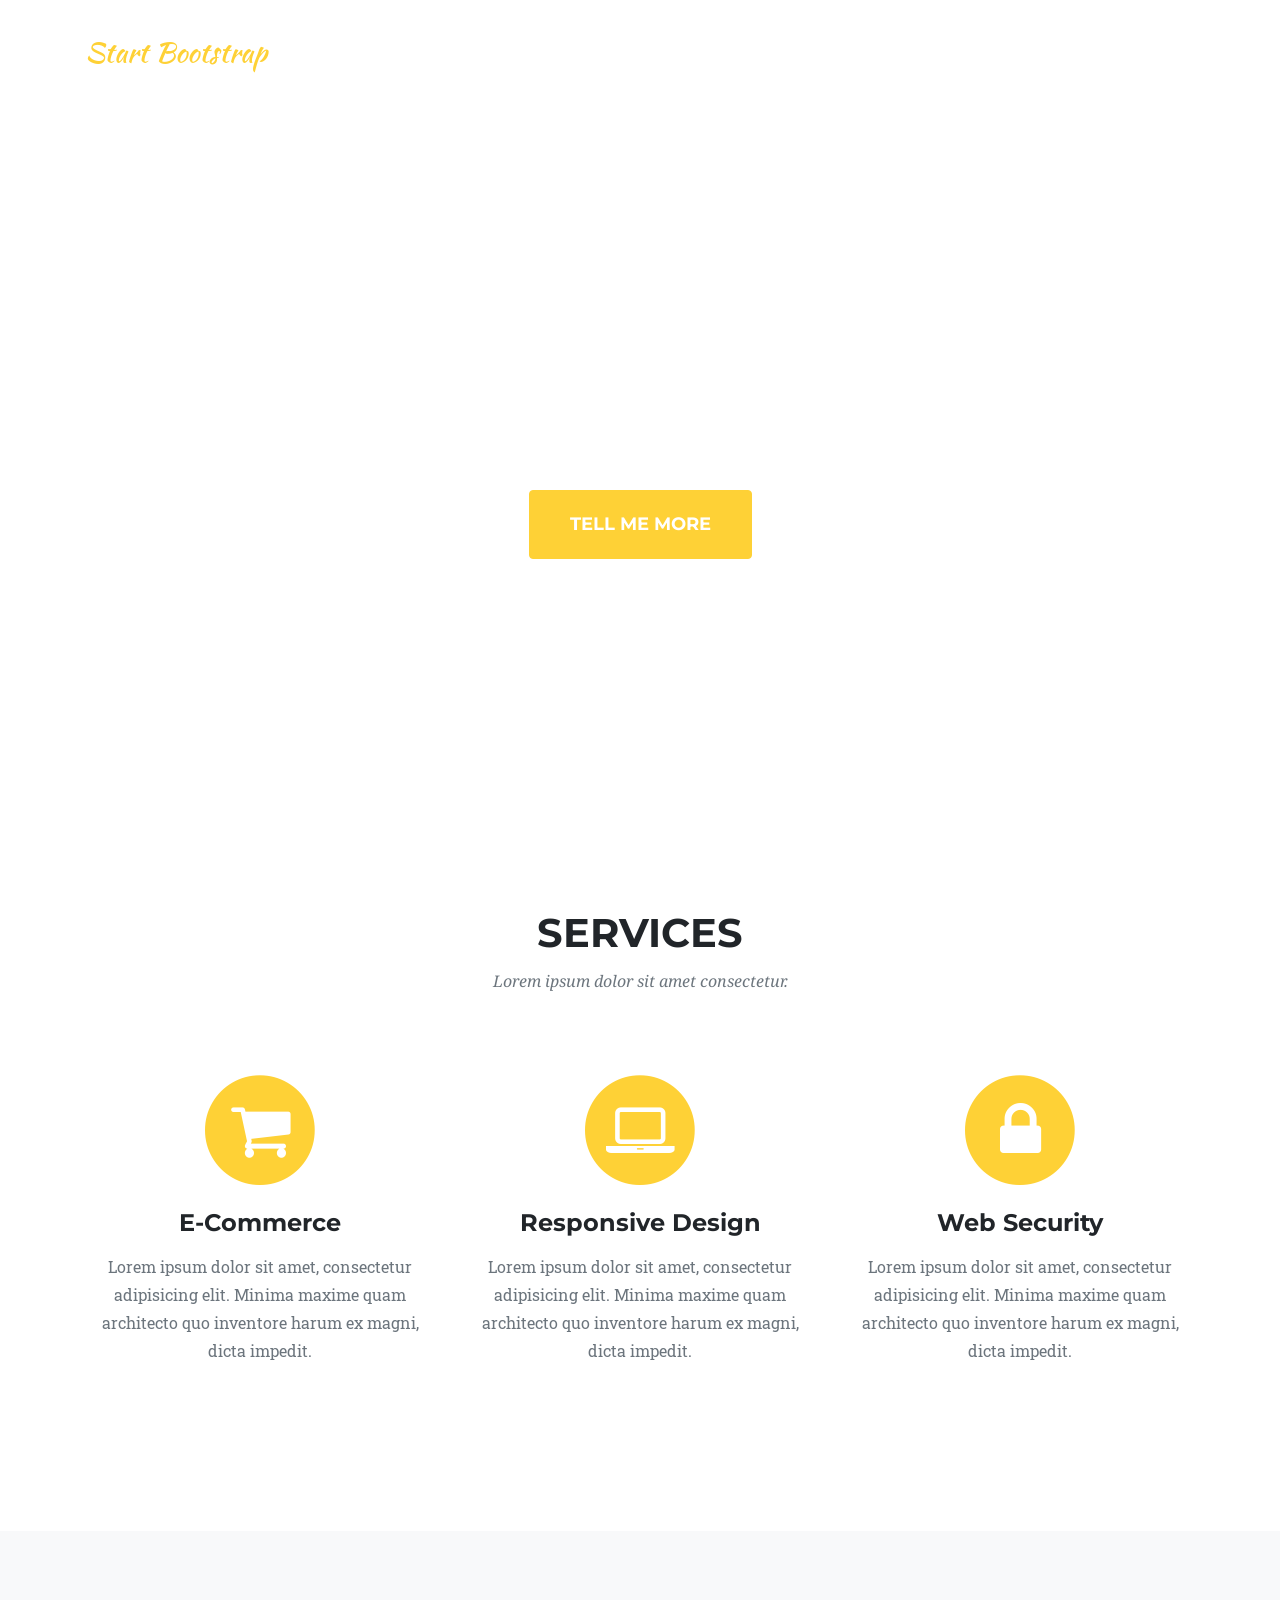
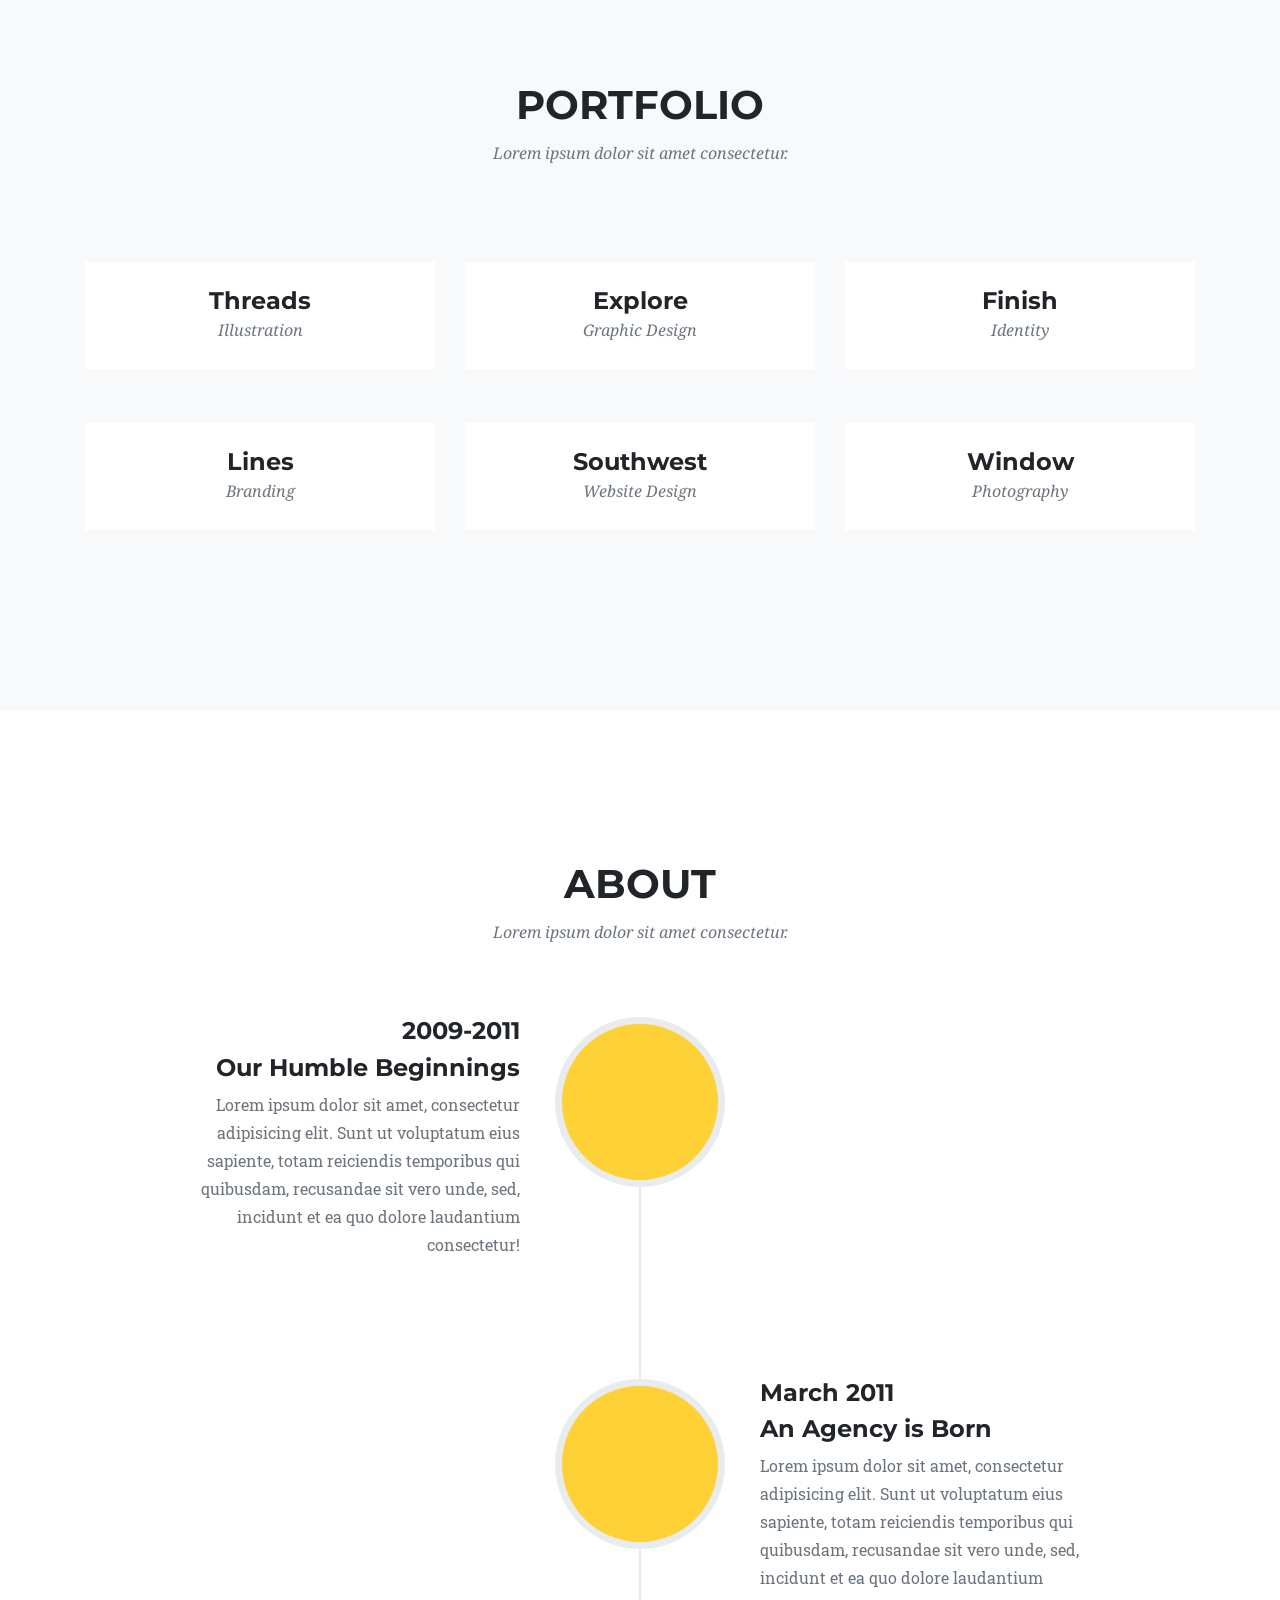
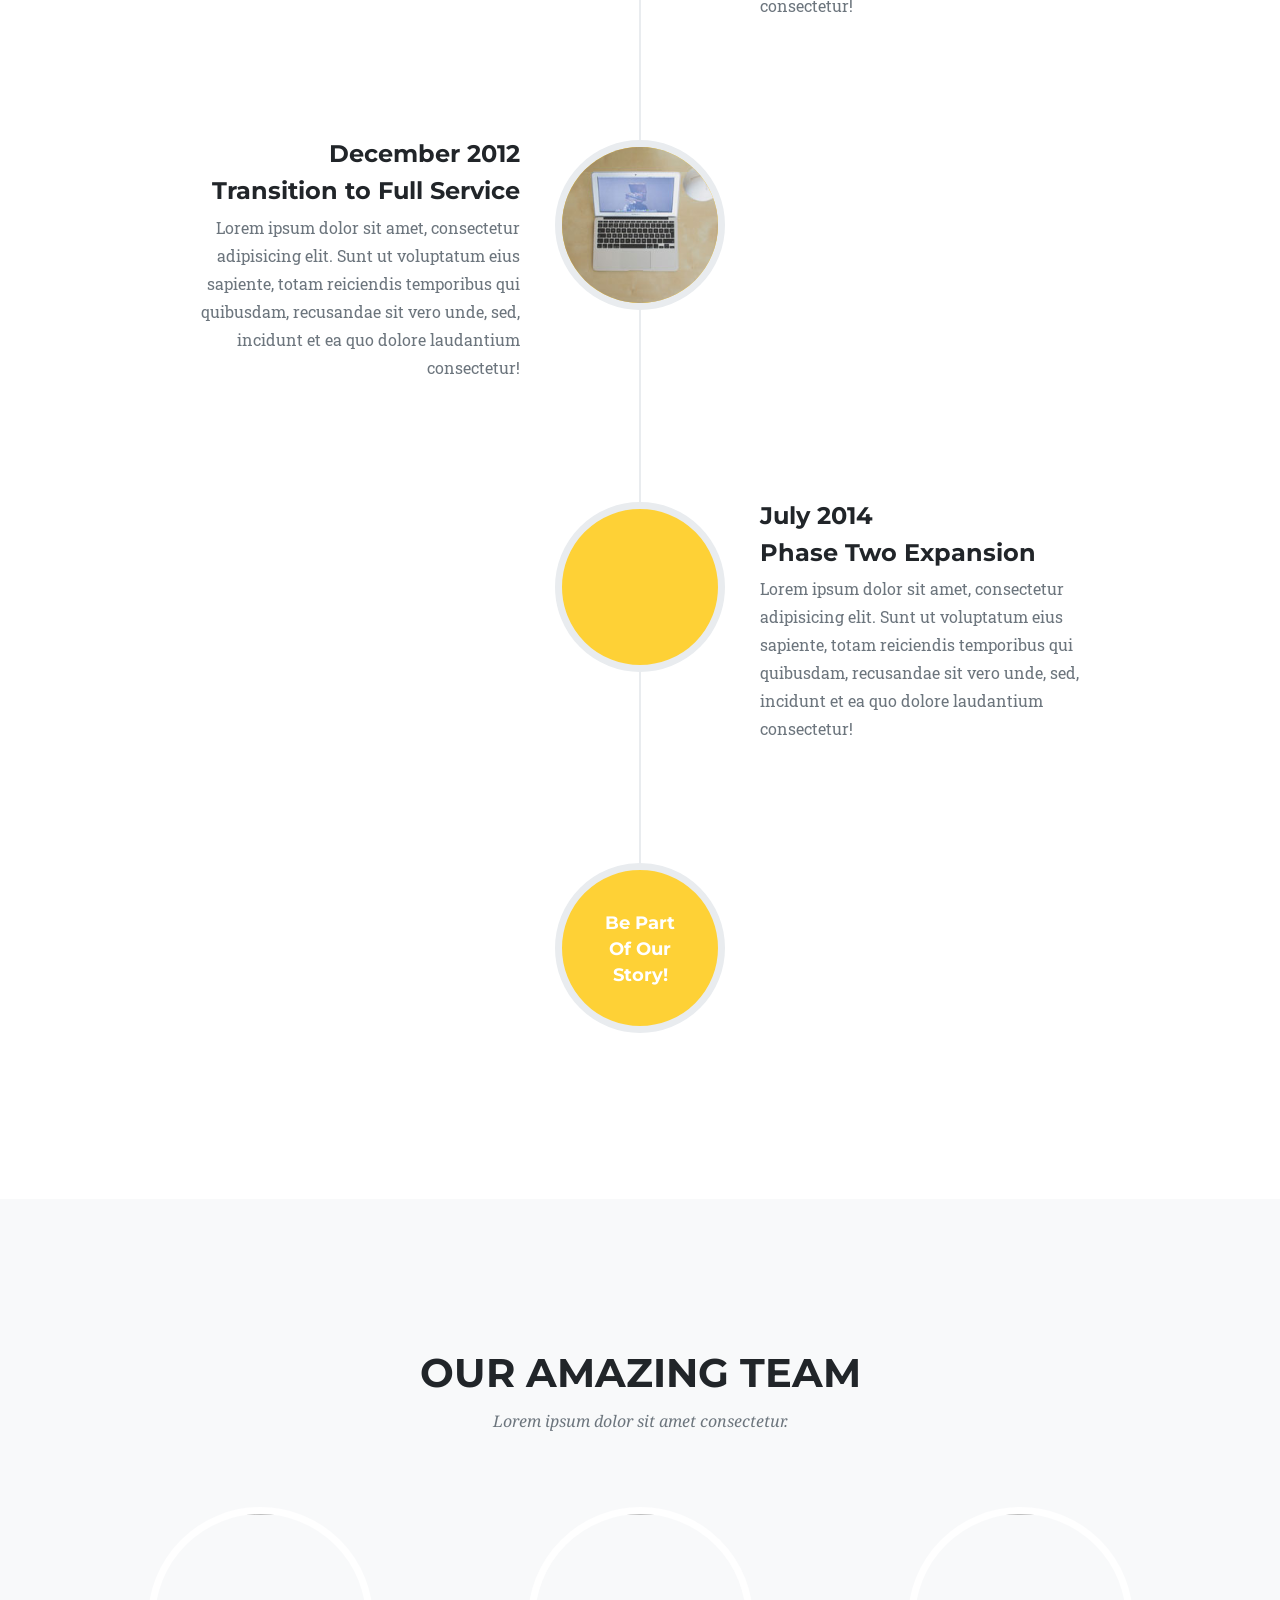
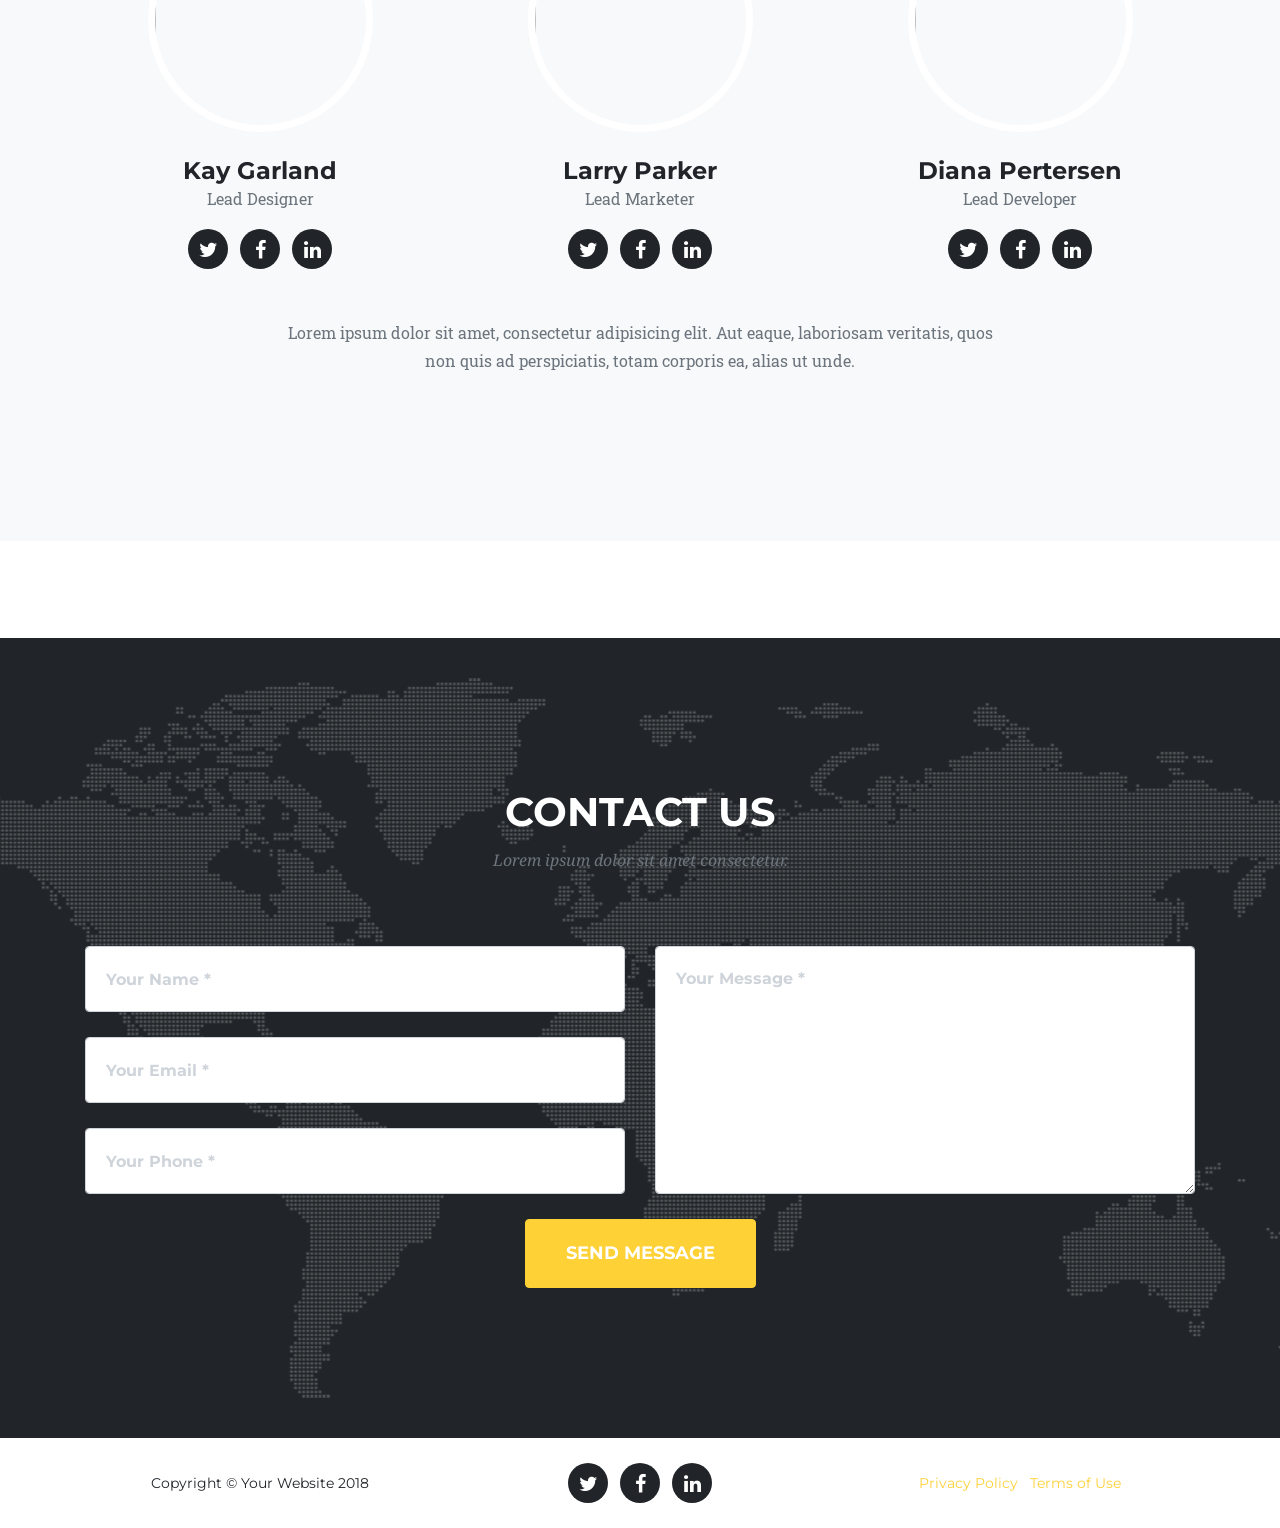
==== index2.html @ b93ff002 "Added bootstrap template" ====
<!DOCTYPE html>
<html lang="en">

  <head>

    <meta charset="utf-8">
    <meta name="viewport" content="width=device-width, initial-scale=1, shrink-to-fit=no">
    <meta name="description" content="">
    <meta name="author" content="">

    <title>Agency - Start Bootstrap Theme</title>

    <!-- Bootstrap core CSS -->
    <link href="vendor/bootstrap/css/bootstrap.min.css" rel="stylesheet">

    <!-- Custom fonts for this template -->
    <link href="vendor/font-awesome/css/font-awesome.min.css" rel="stylesheet" type="text/css">
    <link href="https://fonts.googleapis.com/css?family=Montserrat:400,700" rel="stylesheet" type="text/css">
    <link href='https://fonts.googleapis.com/css?family=Kaushan+Script' rel='stylesheet' type='text/css'>
    <link href='https://fonts.googleapis.com/css?family=Droid+Serif:400,700,400italic,700italic' rel='stylesheet' type='text/css'>
    <link href='https://fonts.googleapis.com/css?family=Roboto+Slab:400,100,300,700' rel='stylesheet' type='text/css'>

    <!-- Custom styles for this template -->
    <link href="css/agency.min.css" rel="stylesheet">

  </head>

  <body id="page-top">

    <!-- Navigation -->
    <nav class="navbar navbar-expand-lg navbar-dark fixed-top" id="mainNav">
      <div class="container">
        <a class="navbar-brand js-scroll-trigger" href="#page-top">Start Bootstrap</a>
        <button class="navbar-toggler navbar-toggler-right" type="button" data-toggle="collapse" data-target="#navbarResponsive" aria-controls="navbarResponsive" aria-expanded="false" aria-label="Toggle navigation">
          Menu
          <i class="fa fa-bars"></i>
        </button>
        <div class="collapse navbar-collapse" id="navbarResponsive">
          <ul class="navbar-nav text-uppercase ml-auto">
            <li class="nav-item">
              <a class="nav-link js-scroll-trigger" href="#services">Services</a>
            </li>
            <li class="nav-item">
              <a class="nav-link js-scroll-trigger" href="#portfolio">Portfolio</a>
            </li>
            <li class="nav-item">
              <a class="nav-link js-scroll-trigger" href="#about">About</a>
            </li>
            <li class="nav-item">
              <a class="nav-link js-scroll-trigger" href="#team">Team</a>
            </li>
            <li class="nav-item">
              <a class="nav-link js-scroll-trigger" href="#contact">Contact</a>
            </li>
          </ul>
        </div>
      </div>
    </nav>

    <!-- Header -->
    <header class="masthead">
      <div class="container">
        <div class="intro-text">
          <div class="intro-lead-in">Welcome To Our Studio!</div>
          <div class="intro-heading text-uppercase">It's Nice To Meet You</div>
          <a class="btn btn-primary btn-xl text-uppercase js-scroll-trigger" href="#services">Tell Me More</a>
        </div>
      </div>
    </header>

    <!-- Services -->
    <section id="services">
      <div class="container">
        <div class="row">
          <div class="col-lg-12 text-center">
            <h2 class="section-heading text-uppercase">Services</h2>
            <h3 class="section-subheading text-muted">Lorem ipsum dolor sit amet consectetur.</h3>
          </div>
        </div>
        <div class="row text-center">
          <div class="col-md-4">
            <span class="fa-stack fa-4x">
              <i class="fa fa-circle fa-stack-2x text-primary"></i>
              <i class="fa fa-shopping-cart fa-stack-1x fa-inverse"></i>
            </span>
            <h4 class="service-heading">E-Commerce</h4>
            <p class="text-muted">Lorem ipsum dolor sit amet, consectetur adipisicing elit. Minima maxime quam architecto quo inventore harum ex magni, dicta impedit.</p>
          </div>
          <div class="col-md-4">
            <span class="fa-stack fa-4x">
              <i class="fa fa-circle fa-stack-2x text-primary"></i>
              <i class="fa fa-laptop fa-stack-1x fa-inverse"></i>
            </span>
            <h4 class="service-heading">Responsive Design</h4>
            <p class="text-muted">Lorem ipsum dolor sit amet, consectetur adipisicing elit. Minima maxime quam architecto quo inventore harum ex magni, dicta impedit.</p>
          </div>
          <div class="col-md-4">
            <span class="fa-stack fa-4x">
              <i class="fa fa-circle fa-stack-2x text-primary"></i>
              <i class="fa fa-lock fa-stack-1x fa-inverse"></i>
            </span>
            <h4 class="service-heading">Web Security</h4>
            <p class="text-muted">Lorem ipsum dolor sit amet, consectetur adipisicing elit. Minima maxime quam architecto quo inventore harum ex magni, dicta impedit.</p>
          </div>
        </div>
      </div>
    </section>

    <!-- Portfolio Grid -->
    <section class="bg-light" id="portfolio">
      <div class="container">
        <div class="row">
          <div class="col-lg-12 text-center">
            <h2 class="section-heading text-uppercase">Portfolio</h2>
            <h3 class="section-subheading text-muted">Lorem ipsum dolor sit amet consectetur.</h3>
          </div>
        </div>
        <div class="row">
          <div class="col-md-4 col-sm-6 portfolio-item">
            <a class="portfolio-link" data-toggle="modal" href="#portfolioModal1">
              <div class="portfolio-hover">
                <div class="portfolio-hover-content">
                  <i class="fa fa-plus fa-3x"></i>
                </div>
              </div>
              <img class="img-fluid" src="img/portfolio/01-thumbnail.jpg" alt="">
            </a>
            <div class="portfolio-caption">
              <h4>Threads</h4>
              <p class="text-muted">Illustration</p>
            </div>
          </div>
          <div class="col-md-4 col-sm-6 portfolio-item">
            <a class="portfolio-link" data-toggle="modal" href="#portfolioModal2">
              <div class="portfolio-hover">
                <div class="portfolio-hover-content">
                  <i class="fa fa-plus fa-3x"></i>
                </div>
              </div>
              <img class="img-fluid" src="img/portfolio/02-thumbnail.jpg" alt="">
            </a>
            <div class="portfolio-caption">
              <h4>Explore</h4>
              <p class="text-muted">Graphic Design</p>
            </div>
          </div>
          <div class="col-md-4 col-sm-6 portfolio-item">
            <a class="portfolio-link" data-toggle="modal" href="#portfolioModal3">
              <div class="portfolio-hover">
                <div class="portfolio-hover-content">
                  <i class="fa fa-plus fa-3x"></i>
                </div>
              </div>
              <img class="img-fluid" src="img/portfolio/03-thumbnail.jpg" alt="">
            </a>
            <div class="portfolio-caption">
              <h4>Finish</h4>
              <p class="text-muted">Identity</p>
            </div>
          </div>
          <div class="col-md-4 col-sm-6 portfolio-item">
            <a class="portfolio-link" data-toggle="modal" href="#portfolioModal4">
              <div class="portfolio-hover">
                <div class="portfolio-hover-content">
                  <i class="fa fa-plus fa-3x"></i>
                </div>
              </div>
              <img class="img-fluid" src="img/portfolio/04-thumbnail.jpg" alt="">
            </a>
            <div class="portfolio-caption">
              <h4>Lines</h4>
              <p class="text-muted">Branding</p>
            </div>
          </div>
          <div class="col-md-4 col-sm-6 portfolio-item">
            <a class="portfolio-link" data-toggle="modal" href="#portfolioModal5">
              <div class="portfolio-hover">
                <div class="portfolio-hover-content">
                  <i class="fa fa-plus fa-3x"></i>
                </div>
              </div>
              <img class="img-fluid" src="img/portfolio/05-thumbnail.jpg" alt="">
            </a>
            <div class="portfolio-caption">
              <h4>Southwest</h4>
              <p class="text-muted">Website Design</p>
            </div>
          </div>
          <div class="col-md-4 col-sm-6 portfolio-item">
            <a class="portfolio-link" data-toggle="modal" href="#portfolioModal6">
              <div class="portfolio-hover">
                <div class="portfolio-hover-content">
                  <i class="fa fa-plus fa-3x"></i>
                </div>
              </div>
              <img class="img-fluid" src="img/portfolio/06-thumbnail.jpg" alt="">
            </a>
            <div class="portfolio-caption">
              <h4>Window</h4>
              <p class="text-muted">Photography</p>
            </div>
          </div>
        </div>
      </div>
    </section>

    <!-- About -->
    <section id="about">
      <div class="container">
        <div class="row">
          <div class="col-lg-12 text-center">
            <h2 class="section-heading text-uppercase">About</h2>
            <h3 class="section-subheading text-muted">Lorem ipsum dolor sit amet consectetur.</h3>
          </div>
        </div>
        <div class="row">
          <div class="col-lg-12">
            <ul class="timeline">
              <li>
                <div class="timeline-image">
                  <img class="rounded-circle img-fluid" src="img/about/1.jpg" alt="">
                </div>
                <div class="timeline-panel">
                  <div class="timeline-heading">
                    <h4>2009-2011</h4>
                    <h4 class="subheading">Our Humble Beginnings</h4>
                  </div>
                  <div class="timeline-body">
                    <p class="text-muted">Lorem ipsum dolor sit amet, consectetur adipisicing elit. Sunt ut voluptatum eius sapiente, totam reiciendis temporibus qui quibusdam, recusandae sit vero unde, sed, incidunt et ea quo dolore laudantium consectetur!</p>
                  </div>
                </div>
              </li>
              <li class="timeline-inverted">
                <div class="timeline-image">
                  <img class="rounded-circle img-fluid" src="img/about/2.jpg" alt="">
                </div>
                <div class="timeline-panel">
                  <div class="timeline-heading">
                    <h4>March 2011</h4>
                    <h4 class="subheading">An Agency is Born</h4>
                  </div>
                  <div class="timeline-body">
                    <p class="text-muted">Lorem ipsum dolor sit amet, consectetur adipisicing elit. Sunt ut voluptatum eius sapiente, totam reiciendis temporibus qui quibusdam, recusandae sit vero unde, sed, incidunt et ea quo dolore laudantium consectetur!</p>
                  </div>
                </div>
              </li>
              <li>
                <div class="timeline-image">
                  <img class="rounded-circle img-fluid" src="img/about/3.jpg" alt="">
                </div>
                <div class="timeline-panel">
                  <div class="timeline-heading">
                    <h4>December 2012</h4>
                    <h4 class="subheading">Transition to Full Service</h4>
                  </div>
                  <div class="timeline-body">
                    <p class="text-muted">Lorem ipsum dolor sit amet, consectetur adipisicing elit. Sunt ut voluptatum eius sapiente, totam reiciendis temporibus qui quibusdam, recusandae sit vero unde, sed, incidunt et ea quo dolore laudantium consectetur!</p>
                  </div>
                </div>
              </li>
              <li class="timeline-inverted">
                <div class="timeline-image">
                  <img class="rounded-circle img-fluid" src="img/about/4.jpg" alt="">
                </div>
                <div class="timeline-panel">
                  <div class="timeline-heading">
                    <h4>July 2014</h4>
                    <h4 class="subheading">Phase Two Expansion</h4>
                  </div>
                  <div class="timeline-body">
                    <p class="text-muted">Lorem ipsum dolor sit amet, consectetur adipisicing elit. Sunt ut voluptatum eius sapiente, totam reiciendis temporibus qui quibusdam, recusandae sit vero unde, sed, incidunt et ea quo dolore laudantium consectetur!</p>
                  </div>
                </div>
              </li>
              <li class="timeline-inverted">
                <div class="timeline-image">
                  <h4>Be Part
                    <br>Of Our
                    <br>Story!</h4>
                </div>
              </li>
            </ul>
          </div>
        </div>
      </div>
    </section>

    <!-- Team -->
    <section class="bg-light" id="team">
      <div class="container">
        <div class="row">
          <div class="col-lg-12 text-center">
            <h2 class="section-heading text-uppercase">Our Amazing Team</h2>
            <h3 class="section-subheading text-muted">Lorem ipsum dolor sit amet consectetur.</h3>
          </div>
        </div>
        <div class="row">
          <div class="col-sm-4">
            <div class="team-member">
              <img class="mx-auto rounded-circle" src="img/team/1.jpg" alt="">
              <h4>Kay Garland</h4>
              <p class="text-muted">Lead Designer</p>
              <ul class="list-inline social-buttons">
                <li class="list-inline-item">
                  <a href="#">
                    <i class="fa fa-twitter"></i>
                  </a>
                </li>
                <li class="list-inline-item">
                  <a href="#">
                    <i class="fa fa-facebook"></i>
                  </a>
                </li>
                <li class="list-inline-item">
                  <a href="#">
                    <i class="fa fa-linkedin"></i>
                  </a>
                </li>
              </ul>
            </div>
          </div>
          <div class="col-sm-4">
            <div class="team-member">
              <img class="mx-auto rounded-circle" src="img/team/2.jpg" alt="">
              <h4>Larry Parker</h4>
              <p class="text-muted">Lead Marketer</p>
              <ul class="list-inline social-buttons">
                <li class="list-inline-item">
                  <a href="#">
                    <i class="fa fa-twitter"></i>
                  </a>
                </li>
                <li class="list-inline-item">
                  <a href="#">
                    <i class="fa fa-facebook"></i>
                  </a>
                </li>
                <li class="list-inline-item">
                  <a href="#">
                    <i class="fa fa-linkedin"></i>
                  </a>
                </li>
              </ul>
            </div>
          </div>
          <div class="col-sm-4">
            <div class="team-member">
              <img class="mx-auto rounded-circle" src="img/team/3.jpg" alt="">
              <h4>Diana Pertersen</h4>
              <p class="text-muted">Lead Developer</p>
              <ul class="list-inline social-buttons">
                <li class="list-inline-item">
                  <a href="#">
                    <i class="fa fa-twitter"></i>
                  </a>
                </li>
                <li class="list-inline-item">
                  <a href="#">
                    <i class="fa fa-facebook"></i>
                  </a>
                </li>
                <li class="list-inline-item">
                  <a href="#">
                    <i class="fa fa-linkedin"></i>
                  </a>
                </li>
              </ul>
            </div>
          </div>
        </div>
        <div class="row">
          <div class="col-lg-8 mx-auto text-center">
            <p class="large text-muted">Lorem ipsum dolor sit amet, consectetur adipisicing elit. Aut eaque, laboriosam veritatis, quos non quis ad perspiciatis, totam corporis ea, alias ut unde.</p>
          </div>
        </div>
      </div>
    </section>

    <!-- Clients -->
    <section class="py-5">
      <div class="container">
        <div class="row">
          <div class="col-md-3 col-sm-6">
            <a href="#">
              <img class="img-fluid d-block mx-auto" src="img/logos/envato.jpg" alt="">
            </a>
          </div>
          <div class="col-md-3 col-sm-6">
            <a href="#">
              <img class="img-fluid d-block mx-auto" src="img/logos/designmodo.jpg" alt="">
            </a>
          </div>
          <div class="col-md-3 col-sm-6">
            <a href="#">
              <img class="img-fluid d-block mx-auto" src="img/logos/themeforest.jpg" alt="">
            </a>
          </div>
          <div class="col-md-3 col-sm-6">
            <a href="#">
              <img class="img-fluid d-block mx-auto" src="img/logos/creative-market.jpg" alt="">
            </a>
          </div>
        </div>
      </div>
    </section>

    <!-- Contact -->
    <section id="contact">
      <div class="container">
        <div class="row">
          <div class="col-lg-12 text-center">
            <h2 class="section-heading text-uppercase">Contact Us</h2>
            <h3 class="section-subheading text-muted">Lorem ipsum dolor sit amet consectetur.</h3>
          </div>
        </div>
        <div class="row">
          <div class="col-lg-12">
            <form id="contactForm" name="sentMessage" novalidate="novalidate">
              <div class="row">
                <div class="col-md-6">
                  <div class="form-group">
                    <input class="form-control" id="name" type="text" placeholder="Your Name *" required="required" data-validation-required-message="Please enter your name.">
                    <p class="help-block text-danger"></p>
                  </div>
                  <div class="form-group">
                    <input class="form-control" id="email" type="email" placeholder="Your Email *" required="required" data-validation-required-message="Please enter your email address.">
                    <p class="help-block text-danger"></p>
                  </div>
                  <div class="form-group">
                    <input class="form-control" id="phone" type="tel" placeholder="Your Phone *" required="required" data-validation-required-message="Please enter your phone number.">
                    <p class="help-block text-danger"></p>
                  </div>
                </div>
                <div class="col-md-6">
                  <div class="form-group">
                    <textarea class="form-control" id="message" placeholder="Your Message *" required="required" data-validation-required-message="Please enter a message."></textarea>
                    <p class="help-block text-danger"></p>
                  </div>
                </div>
                <div class="clearfix"></div>
                <div class="col-lg-12 text-center">
                  <div id="success"></div>
                  <button id="sendMessageButton" class="btn btn-primary btn-xl text-uppercase" type="submit">Send Message</button>
                </div>
              </div>
            </form>
          </div>
        </div>
      </div>
    </section>

    <!-- Footer -->
    <footer>
      <div class="container">
        <div class="row">
          <div class="col-md-4">
            <span class="copyright">Copyright &copy; Your Website 2018</span>
          </div>
          <div class="col-md-4">
            <ul class="list-inline social-buttons">
              <li class="list-inline-item">
                <a href="#">
                  <i class="fa fa-twitter"></i>
                </a>
              </li>
              <li class="list-inline-item">
                <a href="#">
                  <i class="fa fa-facebook"></i>
                </a>
              </li>
              <li class="list-inline-item">
                <a href="#">
                  <i class="fa fa-linkedin"></i>
                </a>
              </li>
            </ul>
          </div>
          <div class="col-md-4">
            <ul class="list-inline quicklinks">
              <li class="list-inline-item">
                <a href="#">Privacy Policy</a>
              </li>
              <li class="list-inline-item">
                <a href="#">Terms of Use</a>
              </li>
            </ul>
          </div>
        </div>
      </div>
    </footer>

    <!-- Portfolio Modals -->

    <!-- Modal 1 -->
    <div class="portfolio-modal modal fade" id="portfolioModal1" tabindex="-1" role="dialog" aria-hidden="true">
      <div class="modal-dialog">
        <div class="modal-content">
          <div class="close-modal" data-dismiss="modal">
            <div class="lr">
              <div class="rl"></div>
            </div>
          </div>
          <div class="container">
            <div class="row">
              <div class="col-lg-8 mx-auto">
                <div class="modal-body">
                  <!-- Project Details Go Here -->
                  <h2 class="text-uppercase">Project Name</h2>
                  <p class="item-intro text-muted">Lorem ipsum dolor sit amet consectetur.</p>
                  <img class="img-fluid d-block mx-auto" src="img/portfolio/01-full.jpg" alt="">
                  <p>Use this area to describe your project. Lorem ipsum dolor sit amet, consectetur adipisicing elit. Est blanditiis dolorem culpa incidunt minus dignissimos deserunt repellat aperiam quasi sunt officia expedita beatae cupiditate, maiores repudiandae, nostrum, reiciendis facere nemo!</p>
                  <ul class="list-inline">
                    <li>Date: January 2017</li>
                    <li>Client: Threads</li>
                    <li>Category: Illustration</li>
                  </ul>
                  <button class="btn btn-primary" data-dismiss="modal" type="button">
                    <i class="fa fa-times"></i>
                    Close Project</button>
                </div>
              </div>
            </div>
          </div>
        </div>
      </div>
    </div>

    <!-- Modal 2 -->
    <div class="portfolio-modal modal fade" id="portfolioModal2" tabindex="-1" role="dialog" aria-hidden="true">
      <div class="modal-dialog">
        <div class="modal-content">
          <div class="close-modal" data-dismiss="modal">
            <div class="lr">
              <div class="rl"></div>
            </div>
          </div>
          <div class="container">
            <div class="row">
              <div class="col-lg-8 mx-auto">
                <div class="modal-body">
                  <!-- Project Details Go Here -->
                  <h2 class="text-uppercase">Project Name</h2>
                  <p class="item-intro text-muted">Lorem ipsum dolor sit amet consectetur.</p>
                  <img class="img-fluid d-block mx-auto" src="img/portfolio/02-full.jpg" alt="">
                  <p>Use this area to describe your project. Lorem ipsum dolor sit amet, consectetur adipisicing elit. Est blanditiis dolorem culpa incidunt minus dignissimos deserunt repellat aperiam quasi sunt officia expedita beatae cupiditate, maiores repudiandae, nostrum, reiciendis facere nemo!</p>
                  <ul class="list-inline">
                    <li>Date: January 2017</li>
                    <li>Client: Explore</li>
                    <li>Category: Graphic Design</li>
                  </ul>
                  <button class="btn btn-primary" data-dismiss="modal" type="button">
                    <i class="fa fa-times"></i>
                    Close Project</button>
                </div>
              </div>
            </div>
          </div>
        </div>
      </div>
    </div>

    <!-- Modal 3 -->
    <div class="portfolio-modal modal fade" id="portfolioModal3" tabindex="-1" role="dialog" aria-hidden="true">
      <div class="modal-dialog">
        <div class="modal-content">
          <div class="close-modal" data-dismiss="modal">
            <div class="lr">
              <div class="rl"></div>
            </div>
          </div>
          <div class="container">
            <div class="row">
              <div class="col-lg-8 mx-auto">
                <div class="modal-body">
                  <!-- Project Details Go Here -->
                  <h2 class="text-uppercase">Project Name</h2>
                  <p class="item-intro text-muted">Lorem ipsum dolor sit amet consectetur.</p>
                  <img class="img-fluid d-block mx-auto" src="img/portfolio/03-full.jpg" alt="">
                  <p>Use this area to describe your project. Lorem ipsum dolor sit amet, consectetur adipisicing elit. Est blanditiis dolorem culpa incidunt minus dignissimos deserunt repellat aperiam quasi sunt officia expedita beatae cupiditate, maiores repudiandae, nostrum, reiciendis facere nemo!</p>
                  <ul class="list-inline">
                    <li>Date: January 2017</li>
                    <li>Client: Finish</li>
                    <li>Category: Identity</li>
                  </ul>
                  <button class="btn btn-primary" data-dismiss="modal" type="button">
                    <i class="fa fa-times"></i>
                    Close Project</button>
                </div>
              </div>
            </div>
          </div>
        </div>
      </div>
    </div>

    <!-- Modal 4 -->
    <div class="portfolio-modal modal fade" id="portfolioModal4" tabindex="-1" role="dialog" aria-hidden="true">
      <div class="modal-dialog">
        <div class="modal-content">
          <div class="close-modal" data-dismiss="modal">
            <div class="lr">
              <div class="rl"></div>
            </div>
          </div>
          <div class="container">
            <div class="row">
              <div class="col-lg-8 mx-auto">
                <div class="modal-body">
                  <!-- Project Details Go Here -->
                  <h2 class="text-uppercase">Project Name</h2>
                  <p class="item-intro text-muted">Lorem ipsum dolor sit amet consectetur.</p>
                  <img class="img-fluid d-block mx-auto" src="img/portfolio/04-full.jpg" alt="">
                  <p>Use this area to describe your project. Lorem ipsum dolor sit amet, consectetur adipisicing elit. Est blanditiis dolorem culpa incidunt minus dignissimos deserunt repellat aperiam quasi sunt officia expedita beatae cupiditate, maiores repudiandae, nostrum, reiciendis facere nemo!</p>
                  <ul class="list-inline">
                    <li>Date: January 2017</li>
                    <li>Client: Lines</li>
                    <li>Category: Branding</li>
                  </ul>
                  <button class="btn btn-primary" data-dismiss="modal" type="button">
                    <i class="fa fa-times"></i>
                    Close Project</button>
                </div>
              </div>
            </div>
          </div>
        </div>
      </div>
    </div>

    <!-- Modal 5 -->
    <div class="portfolio-modal modal fade" id="portfolioModal5" tabindex="-1" role="dialog" aria-hidden="true">
      <div class="modal-dialog">
        <div class="modal-content">
          <div class="close-modal" data-dismiss="modal">
            <div class="lr">
              <div class="rl"></div>
            </div>
          </div>
          <div class="container">
            <div class="row">
              <div class="col-lg-8 mx-auto">
                <div class="modal-body">
                  <!-- Project Details Go Here -->
                  <h2 class="text-uppercase">Project Name</h2>
                  <p class="item-intro text-muted">Lorem ipsum dolor sit amet consectetur.</p>
                  <img class="img-fluid d-block mx-auto" src="img/portfolio/05-full.jpg" alt="">
                  <p>Use this area to describe your project. Lorem ipsum dolor sit amet, consectetur adipisicing elit. Est blanditiis dolorem culpa incidunt minus dignissimos deserunt repellat aperiam quasi sunt officia expedita beatae cupiditate, maiores repudiandae, nostrum, reiciendis facere nemo!</p>
                  <ul class="list-inline">
                    <li>Date: January 2017</li>
                    <li>Client: Southwest</li>
                    <li>Category: Website Design</li>
                  </ul>
                  <button class="btn btn-primary" data-dismiss="modal" type="button">
                    <i class="fa fa-times"></i>
                    Close Project</button>
                </div>
              </div>
            </div>
          </div>
        </div>
      </div>
    </div>

    <!-- Modal 6 -->
    <div class="portfolio-modal modal fade" id="portfolioModal6" tabindex="-1" role="dialog" aria-hidden="true">
      <div class="modal-dialog">
        <div class="modal-content">
          <div class="close-modal" data-dismiss="modal">
            <div class="lr">
              <div class="rl"></div>
            </div>
          </div>
          <div class="container">
            <div class="row">
              <div class="col-lg-8 mx-auto">
                <div class="modal-body">
                  <!-- Project Details Go Here -->
                  <h2 class="text-uppercase">Project Name</h2>
                  <p class="item-intro text-muted">Lorem ipsum dolor sit amet consectetur.</p>
                  <img class="img-fluid d-block mx-auto" src="img/portfolio/06-full.jpg" alt="">
                  <p>Use this area to describe your project. Lorem ipsum dolor sit amet, consectetur adipisicing elit. Est blanditiis dolorem culpa incidunt minus dignissimos deserunt repellat aperiam quasi sunt officia expedita beatae cupiditate, maiores repudiandae, nostrum, reiciendis facere nemo!</p>
                  <ul class="list-inline">
                    <li>Date: January 2017</li>
                    <li>Client: Window</li>
                    <li>Category: Photography</li>
                  </ul>
                  <button class="btn btn-primary" data-dismiss="modal" type="button">
                    <i class="fa fa-times"></i>
                    Close Project</button>
                </div>
              </div>
            </div>
          </div>
        </div>
      </div>
    </div>

    <!-- Bootstrap core JavaScript -->
    <script src="vendor/jquery/jquery.min.js"></script>
    <script src="vendor/bootstrap/js/bootstrap.bundle.min.js"></script>

    <!-- Plugin JavaScript -->
    <script src="vendor/jquery-easing/jquery.easing.min.js"></script>

    <!-- Contact form JavaScript -->
    <script src="js/jqBootstrapValidation.js"></script>
    <script src="js/contact_me.js"></script>

    <!-- Custom scripts for this template -->
    <script src="js/agency.min.js"></script>

  </body>

</html>
---- css/agency.min.css ----
/*!
 * Start Bootstrap - Agency v4.1.1 (https://startbootstrap.com/template-overviews/agency)
 * Copyright 2013-2018 Start Bootstrap
 * Licensed under MIT (https://github.com/BlackrockDigital/startbootstrap-agency/blob/master/LICENSE)
 */body{overflow-x:hidden;font-family:'Roboto Slab','Helvetica Neue',Helvetica,Arial,sans-serif}p{line-height:1.75}a{color:#fed136}a:hover{color:#fec503}.text-primary{color:#fed136!important}h1,h2,h3,h4,h5,h6{font-weight:700;font-family:Montserrat,'Helvetica Neue',Helvetica,Arial,sans-serif}section{padding:100px 0}section h2.section-heading{font-size:40px;margin-top:0;margin-bottom:15px}section h3.section-subheading{font-size:16px;font-weight:400;font-style:italic;margin-bottom:75px;text-transform:none;font-family:'Droid Serif','Helvetica Neue',Helvetica,Arial,sans-serif}@media (min-width:768px){section{padding:150px 0}}.btn{font-family:Montserrat,'Helvetica Neue',Helvetica,Arial,sans-serif;font-weight:700}.btn-xl{font-size:18px;padding:20px 40px}.btn-primary{background-color:#fed136;border-color:#fed136}.btn-primary:active,.btn-primary:focus,.btn-primary:hover{background-color:#fec810!important;border-color:#fec810!important;color:#fff}.btn-primary:active,.btn-primary:focus{box-shadow:0 0 0 .2rem rgba(254,209,55,.5)!important}::-moz-selection{background:#fed136;text-shadow:none}::selection{background:#fed136;text-shadow:none}img::selection{background:0 0}img::-moz-selection{background:0 0}#mainNav{background-color:#212529}#mainNav .navbar-toggler{font-size:12px;right:0;padding:13px;text-transform:uppercase;color:#fff;border:0;background-color:#fed136;font-family:Montserrat,'Helvetica Neue',Helvetica,Arial,sans-serif}#mainNav .navbar-brand{color:#fed136;font-family:'Kaushan Script','Helvetica Neue',Helvetica,Arial,cursive}#mainNav .navbar-brand.active,#mainNav .navbar-brand:active,#mainNav .navbar-brand:focus,#mainNav .navbar-brand:hover{color:#fec503}#mainNav .navbar-nav .nav-item .nav-link{font-size:90%;font-weight:400;padding:.75em 0;letter-spacing:1px;color:#fff;font-family:Montserrat,'Helvetica Neue',Helvetica,Arial,sans-serif}#mainNav .navbar-nav .nav-item .nav-link.active,#mainNav .navbar-nav .nav-item .nav-link:hover{color:#fed136}@media (min-width:992px){#mainNav{padding-top:25px;padding-bottom:25px;-webkit-transition:padding-top .3s,padding-bottom .3s;-moz-transition:padding-top .3s,padding-bottom .3s;transition:padding-top .3s,padding-bottom .3s;border:none;background-color:transparent}#mainNav .navbar-brand{font-size:1.75em;-webkit-transition:all .3s;-moz-transition:all .3s;transition:all .3s}#mainNav .navbar-nav .nav-item .nav-link{padding:1.1em 1em!important}#mainNav.navbar-shrink{padding-top:0;padding-bottom:0;background-color:#212529}#mainNav.navbar-shrink .navbar-brand{font-size:1.25em;padding:12px 0}}header.masthead{text-align:center;color:#fff;background-image:url(../img/header-bg.jpg);background-repeat:no-repeat;background-attachment:scroll;background-position:center center;-webkit-background-size:cover;-moz-background-size:cover;-o-background-size:cover;background-size:cover}header.masthead .intro-text{padding-top:150px;padding-bottom:100px}header.masthead .intro-text .intro-lead-in{font-size:22px;font-style:italic;line-height:22px;margin-bottom:25px;font-family:'Droid Serif','Helvetica Neue',Helvetica,Arial,sans-serif}header.masthead .intro-text .intro-heading{font-size:50px;font-weight:700;line-height:50px;margin-bottom:25px;font-family:Montserrat,'Helvetica Neue',Helvetica,Arial,sans-serif}@media (min-width:768px){header.masthead .intro-text{padding-top:300px;padding-bottom:200px}header.masthead .intro-text .intro-lead-in{font-size:40px;font-style:italic;line-height:40px;margin-bottom:25px;font-family:'Droid Serif','Helvetica Neue',Helvetica,Arial,sans-serif}header.masthead .intro-text .intro-heading{font-size:75px;font-weight:700;line-height:75px;margin-bottom:50px;font-family:Montserrat,'Helvetica Neue',Helvetica,Arial,sans-serif}}.service-heading{margin:15px 0;text-transform:none}#portfolio .portfolio-item{right:0;margin:0 0 15px}#portfolio .portfolio-item .portfolio-link{position:relative;display:block;max-width:400px;margin:0 auto;cursor:pointer}#portfolio .portfolio-item .portfolio-link .portfolio-hover{position:absolute;width:100%;height:100%;-webkit-transition:all ease .5s;-moz-transition:all ease .5s;transition:all ease .5s;opacity:0;background:rgba(254,209,54,.9)}#portfolio .portfolio-item .portfolio-link .portfolio-hover:hover{opacity:1}#portfolio .portfolio-item .portfolio-link .portfolio-hover .portfolio-hover-content{font-size:20px;position:absolute;top:50%;width:100%;height:20px;margin-top:-12px;text-align:center;color:#fff}#portfolio .portfolio-item .portfolio-link .portfolio-hover .portfolio-hover-content i{margin-top:-12px}#portfolio .portfolio-item .portfolio-link .portfolio-hover .portfolio-hover-content h3,#portfolio .portfolio-item .portfolio-link .portfolio-hover .portfolio-hover-content h4{margin:0}#portfolio .portfolio-item .portfolio-caption{max-width:400px;margin:0 auto;padding:25px;text-align:center;background-color:#fff}#portfolio .portfolio-item .portfolio-caption h4{margin:0;text-transform:none}#portfolio .portfolio-item .portfolio-caption p{font-size:16px;font-style:italic;margin:0;font-family:'Droid Serif','Helvetica Neue',Helvetica,Arial,sans-serif}#portfolio *{z-index:2}@media (min-width:767px){#portfolio .portfolio-item{margin:0 0 30px}}.portfolio-modal{padding-right:0!important}.portfolio-modal .modal-dialog{margin:1rem;max-width:100vw}.portfolio-modal .modal-content{padding:100px 0;text-align:center}.portfolio-modal .modal-content h2{font-size:3em;margin-bottom:15px}.portfolio-modal .modal-content p{margin-bottom:30px}.portfolio-modal .modal-content p.item-intro{font-size:16px;font-style:italic;margin:20px 0 30px;font-family:'Droid Serif','Helvetica Neue',Helvetica,Arial,sans-serif}.portfolio-modal .modal-content ul.list-inline{margin-top:0;margin-bottom:30px}.portfolio-modal .modal-content img{margin-bottom:30px}.portfolio-modal .modal-content button{cursor:pointer}.portfolio-modal .close-modal{position:absolute;top:25px;right:25px;width:75px;height:75px;cursor:pointer;background-color:transparent}.portfolio-modal .close-modal:hover{opacity:.3}.portfolio-modal .close-modal .lr{z-index:1051;width:1px;height:75px;margin-left:35px;-webkit-transform:rotate(45deg);-ms-transform:rotate(45deg);transform:rotate(45deg);background-color:#212529}.portfolio-modal .close-modal .lr .rl{z-index:1052;width:1px;height:75px;-webkit-transform:rotate(90deg);-ms-transform:rotate(90deg);transform:rotate(90deg);background-color:#212529}.timeline{position:relative;padding:0;list-style:none}.timeline:before{position:absolute;top:0;bottom:0;left:40px;width:2px;margin-left:-1.5px;content:'';background-color:#e9ecef}.timeline>li{position:relative;min-height:50px;margin-bottom:50px}.timeline>li:after,.timeline>li:before{display:table;content:' '}.timeline>li:after{clear:both}.timeline>li .timeline-panel{position:relative;float:right;width:100%;padding:0 20px 0 100px;text-align:left}.timeline>li .timeline-panel:before{right:auto;left:-15px;border-right-width:15px;border-left-width:0}.timeline>li .timeline-panel:after{right:auto;left:-14px;border-right-width:14px;border-left-width:0}.timeline>li .timeline-image{position:absolute;z-index:100;left:0;width:80px;height:80px;margin-left:0;text-align:center;color:#fff;border:7px solid #e9ecef;border-radius:100%;background-color:#fed136}.timeline>li .timeline-image h4{font-size:10px;line-height:14px;margin-top:12px}.timeline>li.timeline-inverted>.timeline-panel{float:right;padding:0 20px 0 100px;text-align:left}.timeline>li.timeline-inverted>.timeline-panel:before{right:auto;left:-15px;border-right-width:15px;border-left-width:0}.timeline>li.timeline-inverted>.timeline-panel:after{right:auto;left:-14px;border-right-width:14px;border-left-width:0}.timeline>li:last-child{margin-bottom:0}.timeline .timeline-heading h4{margin-top:0;color:inherit}.timeline .timeline-heading h4.subheading{text-transform:none}.timeline .timeline-body>p,.timeline .timeline-body>ul{margin-bottom:0}@media (min-width:768px){.timeline:before{left:50%}.timeline>li{min-height:100px;margin-bottom:100px}.timeline>li .timeline-panel{float:left;width:41%;padding:0 20px 20px 30px;text-align:right}.timeline>li .timeline-image{left:50%;width:100px;height:100px;margin-left:-50px}.timeline>li .timeline-image h4{font-size:13px;line-height:18px;margin-top:16px}.timeline>li.timeline-inverted>.timeline-panel{float:right;padding:0 30px 20px 20px;text-align:left}}@media (min-width:992px){.timeline>li{min-height:150px}.timeline>li .timeline-panel{padding:0 20px 20px}.timeline>li .timeline-image{width:150px;height:150px;margin-left:-75px}.timeline>li .timeline-image h4{font-size:18px;line-height:26px;margin-top:30px}.timeline>li.timeline-inverted>.timeline-panel{padding:0 20px 20px}}@media (min-width:1200px){.timeline>li{min-height:170px}.timeline>li .timeline-panel{padding:0 20px 20px 100px}.timeline>li .timeline-image{width:170px;height:170px;margin-left:-85px}.timeline>li .timeline-image h4{margin-top:40px}.timeline>li.timeline-inverted>.timeline-panel{padding:0 100px 20px 20px}}.team-member{margin-bottom:50px;text-align:center}.team-member img{width:225px;height:225px;border:7px solid #fff}.team-member h4{margin-top:25px;margin-bottom:0;text-transform:none}.team-member p{margin-top:0}section#contact{background-color:#212529;background-image:url(../img/map-image.png);background-repeat:no-repeat;background-position:center}section#contact .section-heading{color:#fff}section#contact .form-group{margin-bottom:25px}section#contact .form-group input,section#contact .form-group textarea{padding:20px}section#contact .form-group input.form-control{height:auto}section#contact .form-group textarea.form-control{height:248px}section#contact .form-control:focus{border-color:#fed136;box-shadow:none}section#contact ::-webkit-input-placeholder{font-weight:700;color:#ced4da;font-family:Montserrat,'Helvetica Neue',Helvetica,Arial,sans-serif}section#contact :-moz-placeholder{font-weight:700;color:#ced4da;font-family:Montserrat,'Helvetica Neue',Helvetica,Arial,sans-serif}section#contact ::-moz-placeholder{font-weight:700;color:#ced4da;font-family:Montserrat,'Helvetica Neue',Helvetica,Arial,sans-serif}section#contact :-ms-input-placeholder{font-weight:700;color:#ced4da;font-family:Montserrat,'Helvetica Neue',Helvetica,Arial,sans-serif}footer{padding:25px 0;text-align:center}footer span.copyright{font-size:90%;line-height:40px;text-transform:none;font-family:Montserrat,'Helvetica Neue',Helvetica,Arial,sans-serif}footer ul.quicklinks{font-size:90%;line-height:40px;margin-bottom:0;text-transform:none;font-family:Montserrat,'Helvetica Neue',Helvetica,Arial,sans-serif}ul.social-buttons{margin-bottom:0}ul.social-buttons li a{font-size:20px;line-height:40px;display:block;width:40px;height:40px;-webkit-transition:all .3s;-moz-transition:all .3s;transition:all .3s;color:#fff;border-radius:100%;outline:0;background-color:#212529}ul.social-buttons li a:active,ul.social-buttons li a:focus,ul.social-buttons li a:hover{background-color:#fed136}
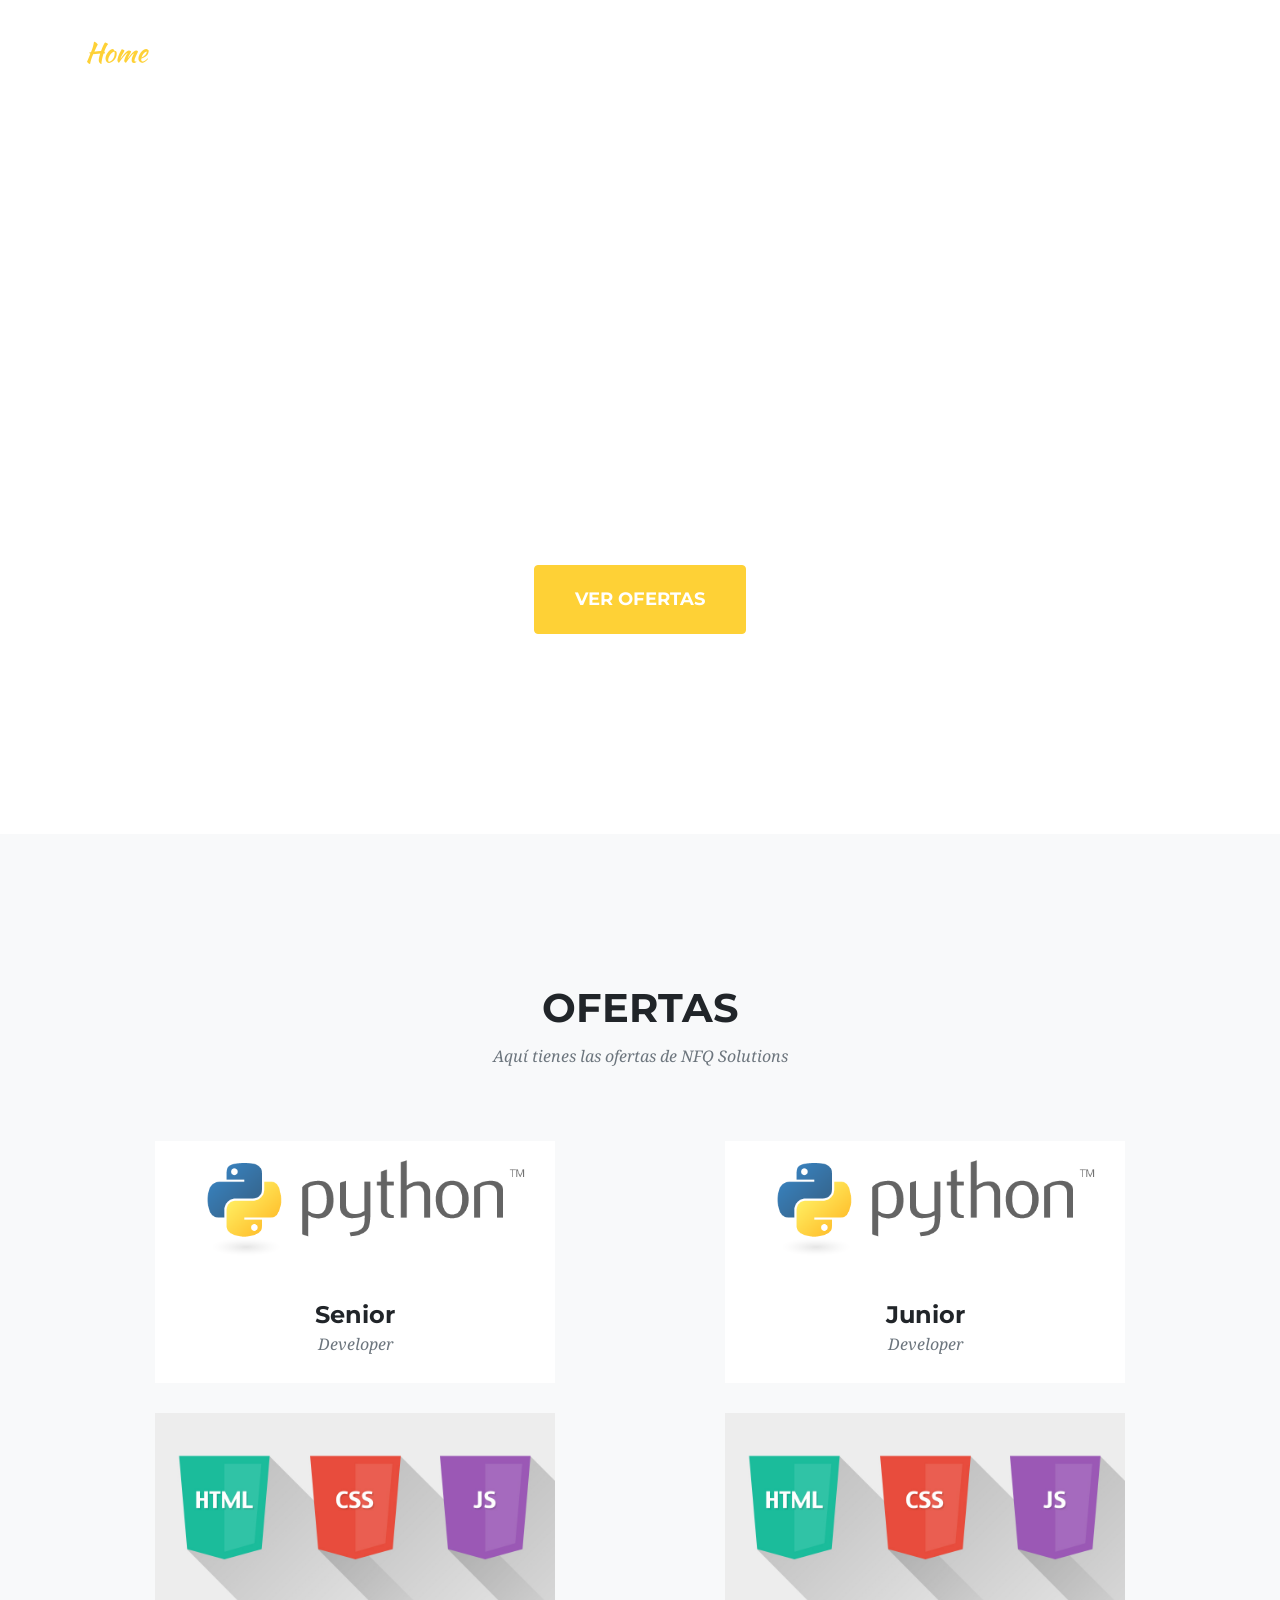
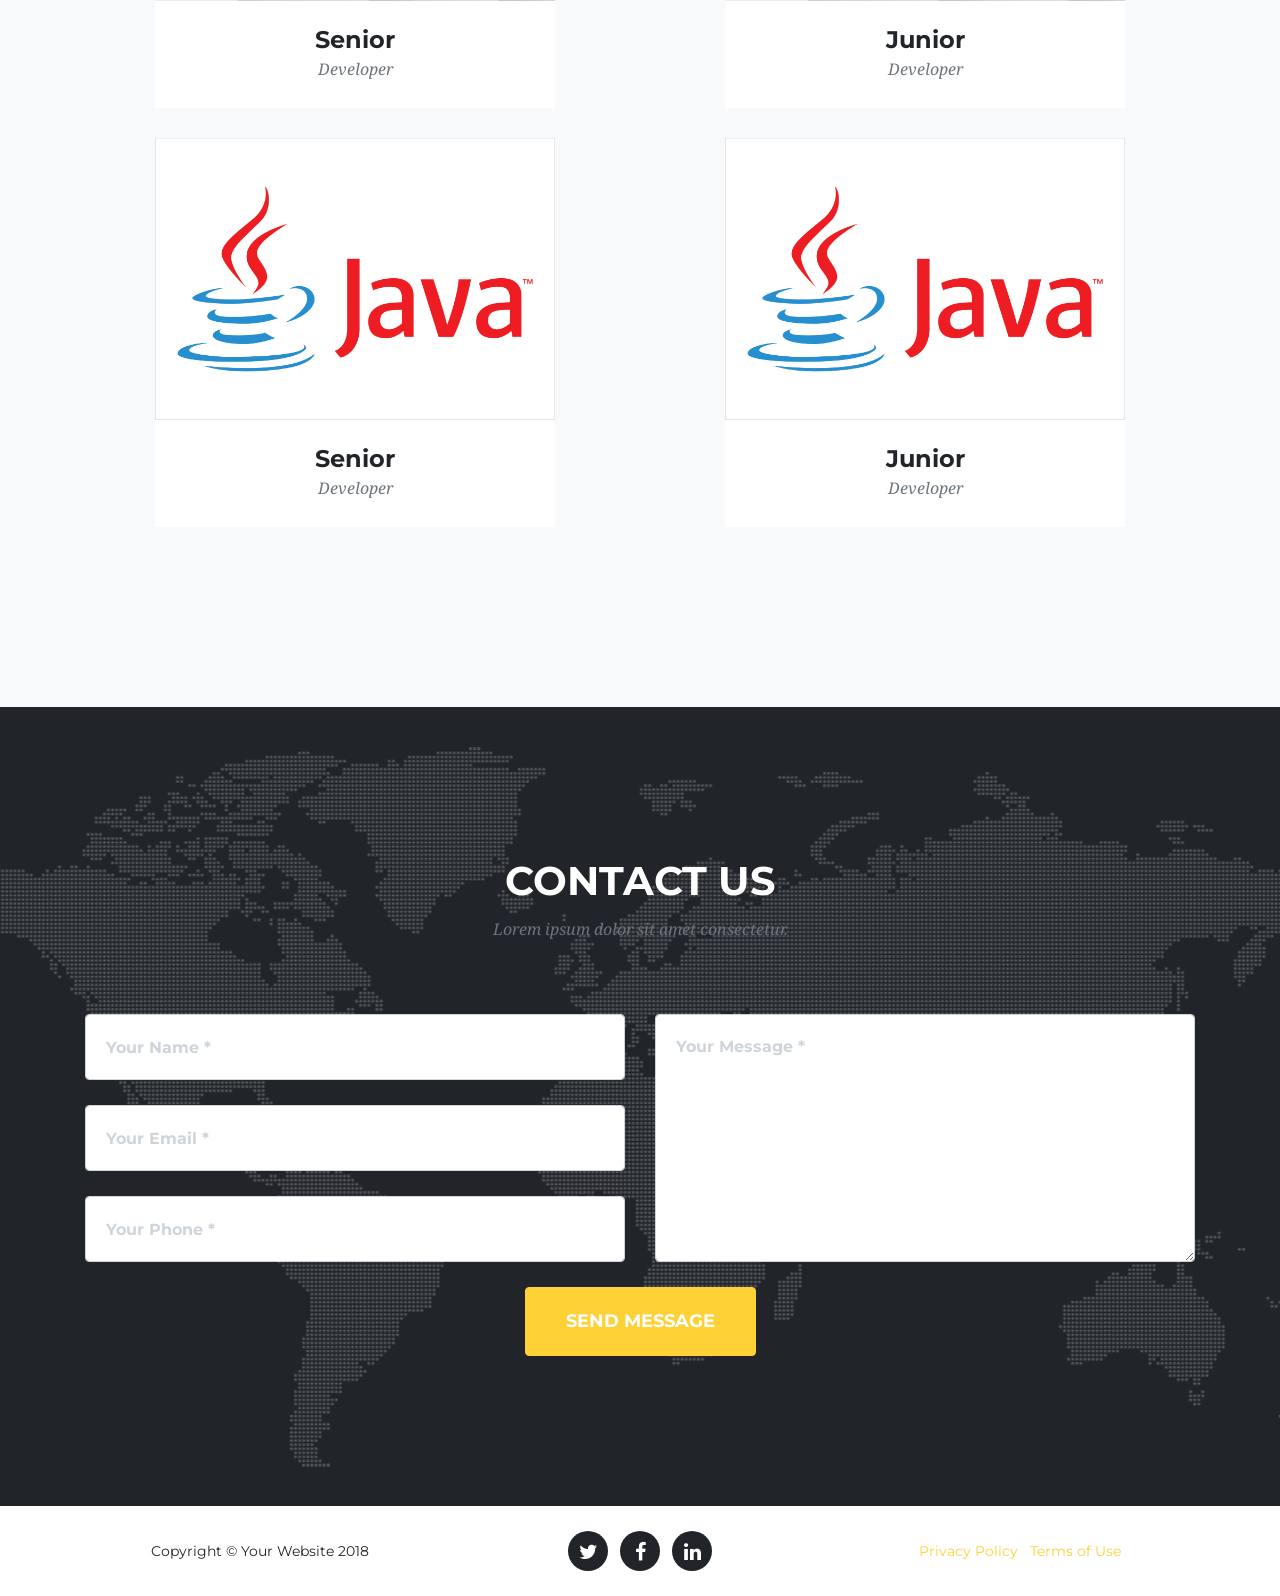
==== commit 4dcc51fb: "Magic starts here" ====
--- a/index2.html
+++ b/index2.html
@@ -8,7 +8,7 @@
     <meta name="description" content="">
     <meta name="author" content="">
 
-    <title>Agency - Start Bootstrap Theme</title>
+    <title>Ofertas - NFQ Solutions</title>
 
     <!-- Bootstrap core CSS -->
     <link href="vendor/bootstrap/css/bootstrap.min.css" rel="stylesheet">
@@ -30,27 +30,19 @@
     <!-- Navigation -->
     <nav class="navbar navbar-expand-lg navbar-dark fixed-top" id="mainNav">
       <div class="container">
-        <a class="navbar-brand js-scroll-trigger" href="#page-top">Start Bootstrap</a>
-        <button class="navbar-toggler navbar-toggler-right" type="button" data-toggle="collapse" data-target="#navbarResponsive" aria-controls="navbarResponsive" aria-expanded="false" aria-label="Toggle navigation">
+        <a class="navbar-brand js-scroll-trigger" href="#page-top">Home</a>
+        <button class="navbar-toggler navbar-toggler-right" type="button" data-toggle="collapse"
+                data-target="#navbarResponsive" aria-controls="navbarResponsive" aria-expanded="false" aria-label="Toggle navigation">
           Menu
           <i class="fa fa-bars"></i>
         </button>
         <div class="collapse navbar-collapse" id="navbarResponsive">
           <ul class="navbar-nav text-uppercase ml-auto">
             <li class="nav-item">
-              <a class="nav-link js-scroll-trigger" href="#services">Services</a>
+              <a class="nav-link js-scroll-trigger" href="#portfolio">Ofertas</a>
             </li>
             <li class="nav-item">
-              <a class="nav-link js-scroll-trigger" href="#portfolio">Portfolio</a>
-            </li>
-            <li class="nav-item">
-              <a class="nav-link js-scroll-trigger" href="#about">About</a>
-            </li>
-            <li class="nav-item">
-              <a class="nav-link js-scroll-trigger" href="#team">Team</a>
-            </li>
-            <li class="nav-item">
-              <a class="nav-link js-scroll-trigger" href="#contact">Contact</a>
+              <a class="nav-link js-scroll-trigger" href="#contact">Contacto</a>
             </li>
           </ul>
         </div>
@@ -61,344 +53,106 @@
     <header class="masthead">
       <div class="container">
         <div class="intro-text">
-          <div class="intro-lead-in">Welcome To Our Studio!</div>
-          <div class="intro-heading text-uppercase">It's Nice To Meet You</div>
-          <a class="btn btn-primary btn-xl text-uppercase js-scroll-trigger" href="#services">Tell Me More</a>
+          <div class="intro-lead-in">Bienvenido!</div>
+          <div class="intro-heading text-uppercase">Sería un placer trabajar contigo</div>
+          <a class="btn btn-primary btn-xl text-uppercase js-scroll-trigger" href="#services">Ver ofertas</a>
         </div>
       </div>
     </header>
-
-    <!-- Services -->
-    <section id="services">
-      <div class="container">
-        <div class="row">
-          <div class="col-lg-12 text-center">
-            <h2 class="section-heading text-uppercase">Services</h2>
-            <h3 class="section-subheading text-muted">Lorem ipsum dolor sit amet consectetur.</h3>
-          </div>
-        </div>
-        <div class="row text-center">
-          <div class="col-md-4">
-            <span class="fa-stack fa-4x">
-              <i class="fa fa-circle fa-stack-2x text-primary"></i>
-              <i class="fa fa-shopping-cart fa-stack-1x fa-inverse"></i>
-            </span>
-            <h4 class="service-heading">E-Commerce</h4>
-            <p class="text-muted">Lorem ipsum dolor sit amet, consectetur adipisicing elit. Minima maxime quam architecto quo inventore harum ex magni, dicta impedit.</p>
-          </div>
-          <div class="col-md-4">
-            <span class="fa-stack fa-4x">
-              <i class="fa fa-circle fa-stack-2x text-primary"></i>
-              <i class="fa fa-laptop fa-stack-1x fa-inverse"></i>
-            </span>
-            <h4 class="service-heading">Responsive Design</h4>
-            <p class="text-muted">Lorem ipsum dolor sit amet, consectetur adipisicing elit. Minima maxime quam architecto quo inventore harum ex magni, dicta impedit.</p>
-          </div>
-          <div class="col-md-4">
-            <span class="fa-stack fa-4x">
-              <i class="fa fa-circle fa-stack-2x text-primary"></i>
-              <i class="fa fa-lock fa-stack-1x fa-inverse"></i>
-            </span>
-            <h4 class="service-heading">Web Security</h4>
-            <p class="text-muted">Lorem ipsum dolor sit amet, consectetur adipisicing elit. Minima maxime quam architecto quo inventore harum ex magni, dicta impedit.</p>
-          </div>
-        </div>
-      </div>
-    </section>
 
     <!-- Portfolio Grid -->
     <section class="bg-light" id="portfolio">
       <div class="container">
         <div class="row">
           <div class="col-lg-12 text-center">
-            <h2 class="section-heading text-uppercase">Portfolio</h2>
-            <h3 class="section-subheading text-muted">Lorem ipsum dolor sit amet consectetur.</h3>
+            <h2 class="section-heading text-uppercase">Ofertas</h2>
+            <h3 class="section-subheading text-muted">Aquí tienes las ofertas de NFQ Solutions</h3>
           </div>
         </div>
         <div class="row">
-          <div class="col-md-4 col-sm-6 portfolio-item">
+          <div class="col-md-6 col-sm-6 portfolio-item">
             <a class="portfolio-link" data-toggle="modal" href="#portfolioModal1">
               <div class="portfolio-hover">
                 <div class="portfolio-hover-content">
                   <i class="fa fa-plus fa-3x"></i>
                 </div>
               </div>
-              <img class="img-fluid" src="img/portfolio/01-thumbnail.jpg" alt="">
-            </a>
-            <div class="portfolio-caption">
-              <h4>Threads</h4>
-              <p class="text-muted">Illustration</p>
-            </div>
-          </div>
-          <div class="col-md-4 col-sm-6 portfolio-item">
+              <img class="img-fluid" src="img/portfolio/python-logo.png" alt="">
+            </a>
+            <div class="portfolio-caption">
+              <h4>Senior</h4>
+              <p class="text-muted">Developer</p>
+            </div>
+          </div>
+          <div class="col-md-6 col-sm-6 portfolio-item">
             <a class="portfolio-link" data-toggle="modal" href="#portfolioModal2">
               <div class="portfolio-hover">
                 <div class="portfolio-hover-content">
                   <i class="fa fa-plus fa-3x"></i>
                 </div>
               </div>
-              <img class="img-fluid" src="img/portfolio/02-thumbnail.jpg" alt="">
-            </a>
-            <div class="portfolio-caption">
-              <h4>Explore</h4>
-              <p class="text-muted">Graphic Design</p>
-            </div>
-          </div>
-          <div class="col-md-4 col-sm-6 portfolio-item">
+              <img class="img-fluid" src="img/portfolio/python-logo.png" alt="">
+            </a>
+            <div class="portfolio-caption">
+              <h4>Junior</h4>
+              <p class="text-muted">Developer</p>
+            </div>
+          </div>
+          <div class="col-md-6 col-sm-6 portfolio-item">
             <a class="portfolio-link" data-toggle="modal" href="#portfolioModal3">
               <div class="portfolio-hover">
                 <div class="portfolio-hover-content">
                   <i class="fa fa-plus fa-3x"></i>
                 </div>
               </div>
-              <img class="img-fluid" src="img/portfolio/03-thumbnail.jpg" alt="">
-            </a>
-            <div class="portfolio-caption">
-              <h4>Finish</h4>
-              <p class="text-muted">Identity</p>
-            </div>
-          </div>
-          <div class="col-md-4 col-sm-6 portfolio-item">
+              <img class="img-fluid" src="img/portfolio/front-end-logo.jpg" alt="">
+            </a>
+            <div class="portfolio-caption">
+              <h4>Senior</h4>
+              <p class="text-muted">Developer</p>
+            </div>
+          </div>
+          <div class="col-md-6 col-sm-6 portfolio-item">
             <a class="portfolio-link" data-toggle="modal" href="#portfolioModal4">
               <div class="portfolio-hover">
                 <div class="portfolio-hover-content">
                   <i class="fa fa-plus fa-3x"></i>
                 </div>
               </div>
-              <img class="img-fluid" src="img/portfolio/04-thumbnail.jpg" alt="">
-            </a>
-            <div class="portfolio-caption">
-              <h4>Lines</h4>
-              <p class="text-muted">Branding</p>
-            </div>
-          </div>
-          <div class="col-md-4 col-sm-6 portfolio-item">
+              <img class="img-fluid" src="img/portfolio/front-end-logo.jpg" alt="">
+            </a>
+            <div class="portfolio-caption">
+              <h4>Junior</h4>
+              <p class="text-muted">Developer</p>
+            </div>
+          </div>
+          <div class="col-md-6 col-sm-6 portfolio-item">
             <a class="portfolio-link" data-toggle="modal" href="#portfolioModal5">
               <div class="portfolio-hover">
                 <div class="portfolio-hover-content">
                   <i class="fa fa-plus fa-3x"></i>
                 </div>
               </div>
-              <img class="img-fluid" src="img/portfolio/05-thumbnail.jpg" alt="">
-            </a>
-            <div class="portfolio-caption">
-              <h4>Southwest</h4>
-              <p class="text-muted">Website Design</p>
-            </div>
-          </div>
-          <div class="col-md-4 col-sm-6 portfolio-item">
+              <img class="img-fluid" src="img/portfolio/java-logo.jpg" alt="">
+            </a>
+            <div class="portfolio-caption">
+              <h4>Senior</h4>
+              <p class="text-muted">Developer</p>
+            </div>
+          </div>
+          <div class="col-md-6 col-sm-6 portfolio-item">
             <a class="portfolio-link" data-toggle="modal" href="#portfolioModal6">
               <div class="portfolio-hover">
                 <div class="portfolio-hover-content">
                   <i class="fa fa-plus fa-3x"></i>
                 </div>
               </div>
-              <img class="img-fluid" src="img/portfolio/06-thumbnail.jpg" alt="">
-            </a>
-            <div class="portfolio-caption">
-              <h4>Window</h4>
-              <p class="text-muted">Photography</p>
-            </div>
-          </div>
-        </div>
-      </div>
-    </section>
-
-    <!-- About -->
-    <section id="about">
-      <div class="container">
-        <div class="row">
-          <div class="col-lg-12 text-center">
-            <h2 class="section-heading text-uppercase">About</h2>
-            <h3 class="section-subheading text-muted">Lorem ipsum dolor sit amet consectetur.</h3>
-          </div>
-        </div>
-        <div class="row">
-          <div class="col-lg-12">
-            <ul class="timeline">
-              <li>
-                <div class="timeline-image">
-                  <img class="rounded-circle img-fluid" src="img/about/1.jpg" alt="">
-                </div>
-                <div class="timeline-panel">
-                  <div class="timeline-heading">
-                    <h4>2009-2011</h4>
-                    <h4 class="subheading">Our Humble Beginnings</h4>
-                  </div>
-                  <div class="timeline-body">
-                    <p class="text-muted">Lorem ipsum dolor sit amet, consectetur adipisicing elit. Sunt ut voluptatum eius sapiente, totam reiciendis temporibus qui quibusdam, recusandae sit vero unde, sed, incidunt et ea quo dolore laudantium consectetur!</p>
-                  </div>
-                </div>
-              </li>
-              <li class="timeline-inverted">
-                <div class="timeline-image">
-                  <img class="rounded-circle img-fluid" src="img/about/2.jpg" alt="">
-                </div>
-                <div class="timeline-panel">
-                  <div class="timeline-heading">
-                    <h4>March 2011</h4>
-                    <h4 class="subheading">An Agency is Born</h4>
-                  </div>
-                  <div class="timeline-body">
-                    <p class="text-muted">Lorem ipsum dolor sit amet, consectetur adipisicing elit. Sunt ut voluptatum eius sapiente, totam reiciendis temporibus qui quibusdam, recusandae sit vero unde, sed, incidunt et ea quo dolore laudantium consectetur!</p>
-                  </div>
-                </div>
-              </li>
-              <li>
-                <div class="timeline-image">
-                  <img class="rounded-circle img-fluid" src="img/about/3.jpg" alt="">
-                </div>
-                <div class="timeline-panel">
-                  <div class="timeline-heading">
-                    <h4>December 2012</h4>
-                    <h4 class="subheading">Transition to Full Service</h4>
-                  </div>
-                  <div class="timeline-body">
-                    <p class="text-muted">Lorem ipsum dolor sit amet, consectetur adipisicing elit. Sunt ut voluptatum eius sapiente, totam reiciendis temporibus qui quibusdam, recusandae sit vero unde, sed, incidunt et ea quo dolore laudantium consectetur!</p>
-                  </div>
-                </div>
-              </li>
-              <li class="timeline-inverted">
-                <div class="timeline-image">
-                  <img class="rounded-circle img-fluid" src="img/about/4.jpg" alt="">
-                </div>
-                <div class="timeline-panel">
-                  <div class="timeline-heading">
-                    <h4>July 2014</h4>
-                    <h4 class="subheading">Phase Two Expansion</h4>
-                  </div>
-                  <div class="timeline-body">
-                    <p class="text-muted">Lorem ipsum dolor sit amet, consectetur adipisicing elit. Sunt ut voluptatum eius sapiente, totam reiciendis temporibus qui quibusdam, recusandae sit vero unde, sed, incidunt et ea quo dolore laudantium consectetur!</p>
-                  </div>
-                </div>
-              </li>
-              <li class="timeline-inverted">
-                <div class="timeline-image">
-                  <h4>Be Part
-                    <br>Of Our
-                    <br>Story!</h4>
-                </div>
-              </li>
-            </ul>
-          </div>
-        </div>
-      </div>
-    </section>
-
-    <!-- Team -->
-    <section class="bg-light" id="team">
-      <div class="container">
-        <div class="row">
-          <div class="col-lg-12 text-center">
-            <h2 class="section-heading text-uppercase">Our Amazing Team</h2>
-            <h3 class="section-subheading text-muted">Lorem ipsum dolor sit amet consectetur.</h3>
-          </div>
-        </div>
-        <div class="row">
-          <div class="col-sm-4">
-            <div class="team-member">
-              <img class="mx-auto rounded-circle" src="img/team/1.jpg" alt="">
-              <h4>Kay Garland</h4>
-              <p class="text-muted">Lead Designer</p>
-              <ul class="list-inline social-buttons">
-                <li class="list-inline-item">
-                  <a href="#">
-                    <i class="fa fa-twitter"></i>
-                  </a>
-                </li>
-                <li class="list-inline-item">
-                  <a href="#">
-                    <i class="fa fa-facebook"></i>
-                  </a>
-                </li>
-                <li class="list-inline-item">
-                  <a href="#">
-                    <i class="fa fa-linkedin"></i>
-                  </a>
-                </li>
-              </ul>
-            </div>
-          </div>
-          <div class="col-sm-4">
-            <div class="team-member">
-              <img class="mx-auto rounded-circle" src="img/team/2.jpg" alt="">
-              <h4>Larry Parker</h4>
-              <p class="text-muted">Lead Marketer</p>
-              <ul class="list-inline social-buttons">
-                <li class="list-inline-item">
-                  <a href="#">
-                    <i class="fa fa-twitter"></i>
-                  </a>
-                </li>
-                <li class="list-inline-item">
-                  <a href="#">
-                    <i class="fa fa-facebook"></i>
-                  </a>
-                </li>
-                <li class="list-inline-item">
-                  <a href="#">
-                    <i class="fa fa-linkedin"></i>
-                  </a>
-                </li>
-              </ul>
-            </div>
-          </div>
-          <div class="col-sm-4">
-            <div class="team-member">
-              <img class="mx-auto rounded-circle" src="img/team/3.jpg" alt="">
-              <h4>Diana Pertersen</h4>
-              <p class="text-muted">Lead Developer</p>
-              <ul class="list-inline social-buttons">
-                <li class="list-inline-item">
-                  <a href="#">
-                    <i class="fa fa-twitter"></i>
-                  </a>
-                </li>
-                <li class="list-inline-item">
-                  <a href="#">
-                    <i class="fa fa-facebook"></i>
-                  </a>
-                </li>
-                <li class="list-inline-item">
-                  <a href="#">
-                    <i class="fa fa-linkedin"></i>
-                  </a>
-                </li>
-              </ul>
-            </div>
-          </div>
-        </div>
-        <div class="row">
-          <div class="col-lg-8 mx-auto text-center">
-            <p class="large text-muted">Lorem ipsum dolor sit amet, consectetur adipisicing elit. Aut eaque, laboriosam veritatis, quos non quis ad perspiciatis, totam corporis ea, alias ut unde.</p>
-          </div>
-        </div>
-      </div>
-    </section>
-
-    <!-- Clients -->
-    <section class="py-5">
-      <div class="container">
-        <div class="row">
-          <div class="col-md-3 col-sm-6">
-            <a href="#">
-              <img class="img-fluid d-block mx-auto" src="img/logos/envato.jpg" alt="">
-            </a>
-          </div>
-          <div class="col-md-3 col-sm-6">
-            <a href="#">
-              <img class="img-fluid d-block mx-auto" src="img/logos/designmodo.jpg" alt="">
-            </a>
-          </div>
-          <div class="col-md-3 col-sm-6">
-            <a href="#">
-              <img class="img-fluid d-block mx-auto" src="img/logos/themeforest.jpg" alt="">
-            </a>
-          </div>
-          <div class="col-md-3 col-sm-6">
-            <a href="#">
-              <img class="img-fluid d-block mx-auto" src="img/logos/creative-market.jpg" alt="">
-            </a>
+              <img class="img-fluid" src="img/portfolio/java-logo.jpg" alt="">
+            </a>
+            <div class="portfolio-caption">
+              <h4>Junior</h4>
+              <p class="text-muted">Developer</p>
+            </div>
           </div>
         </div>
       </div>
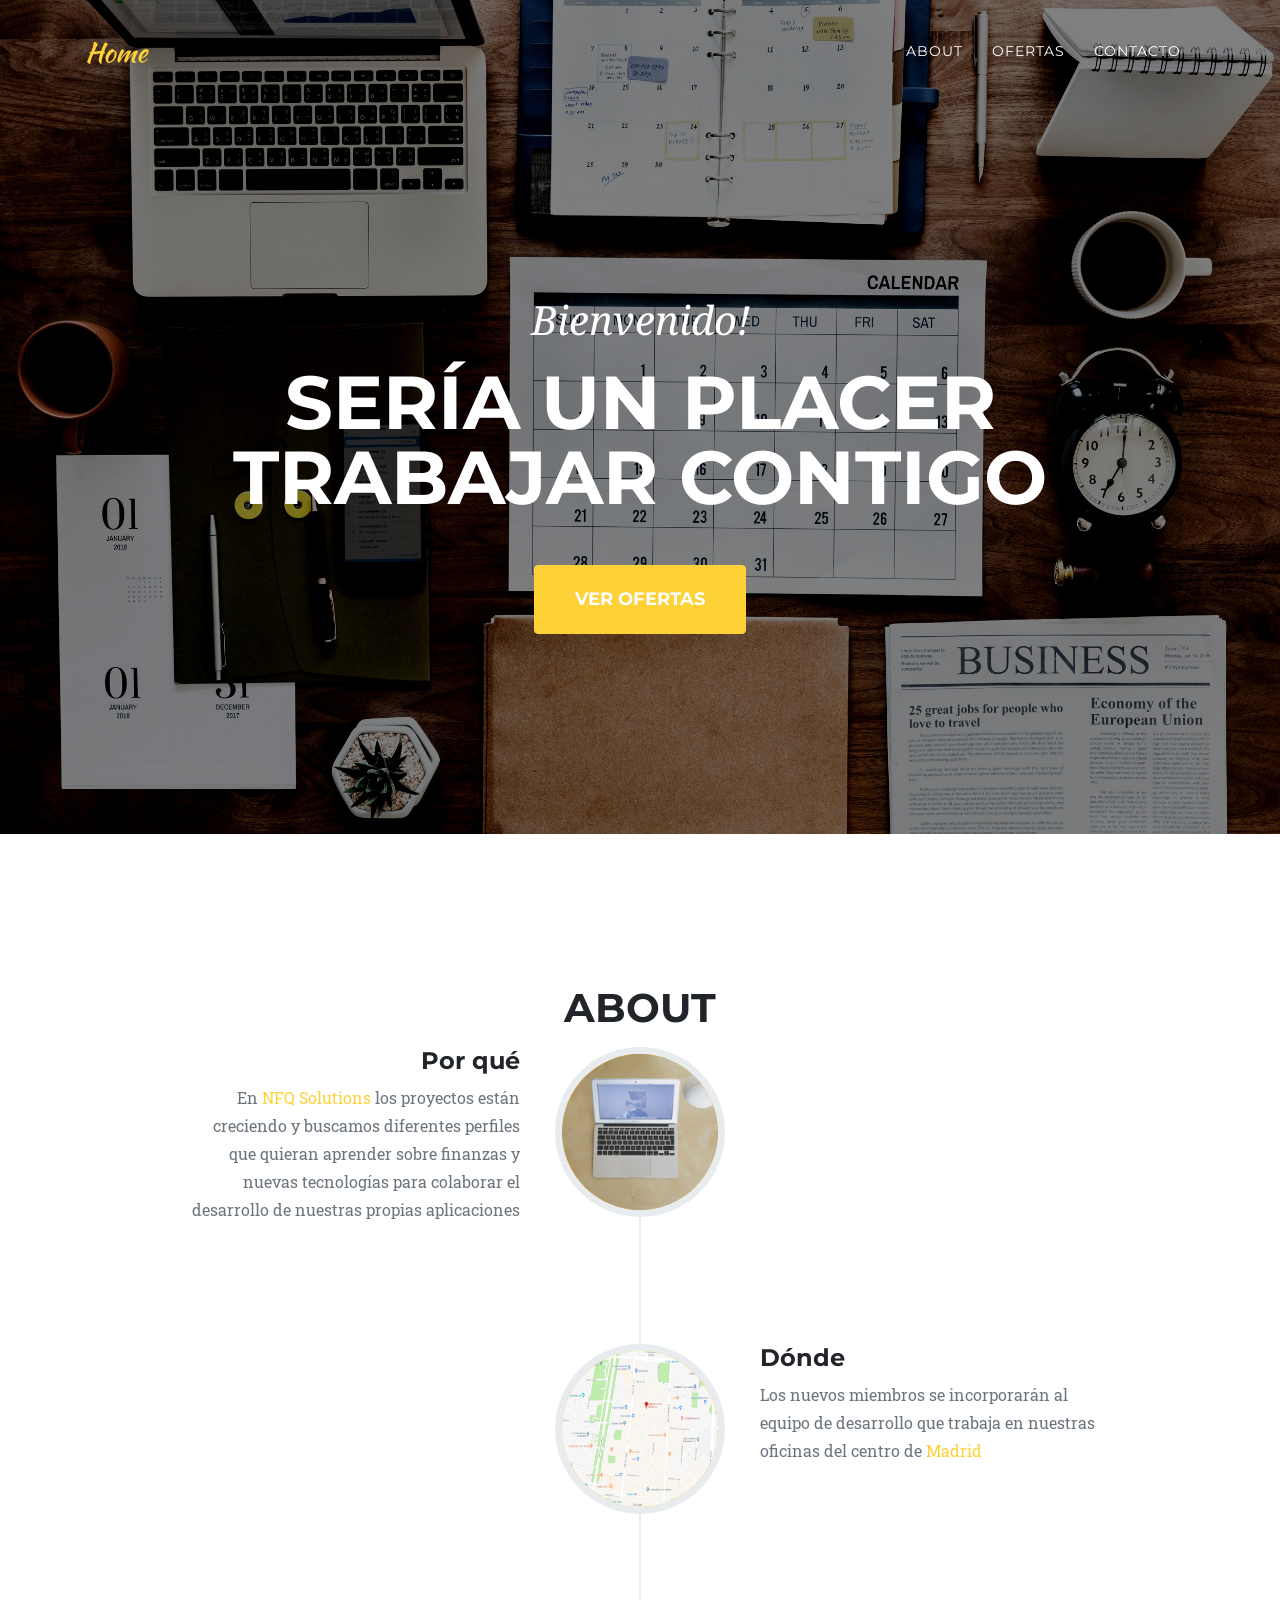
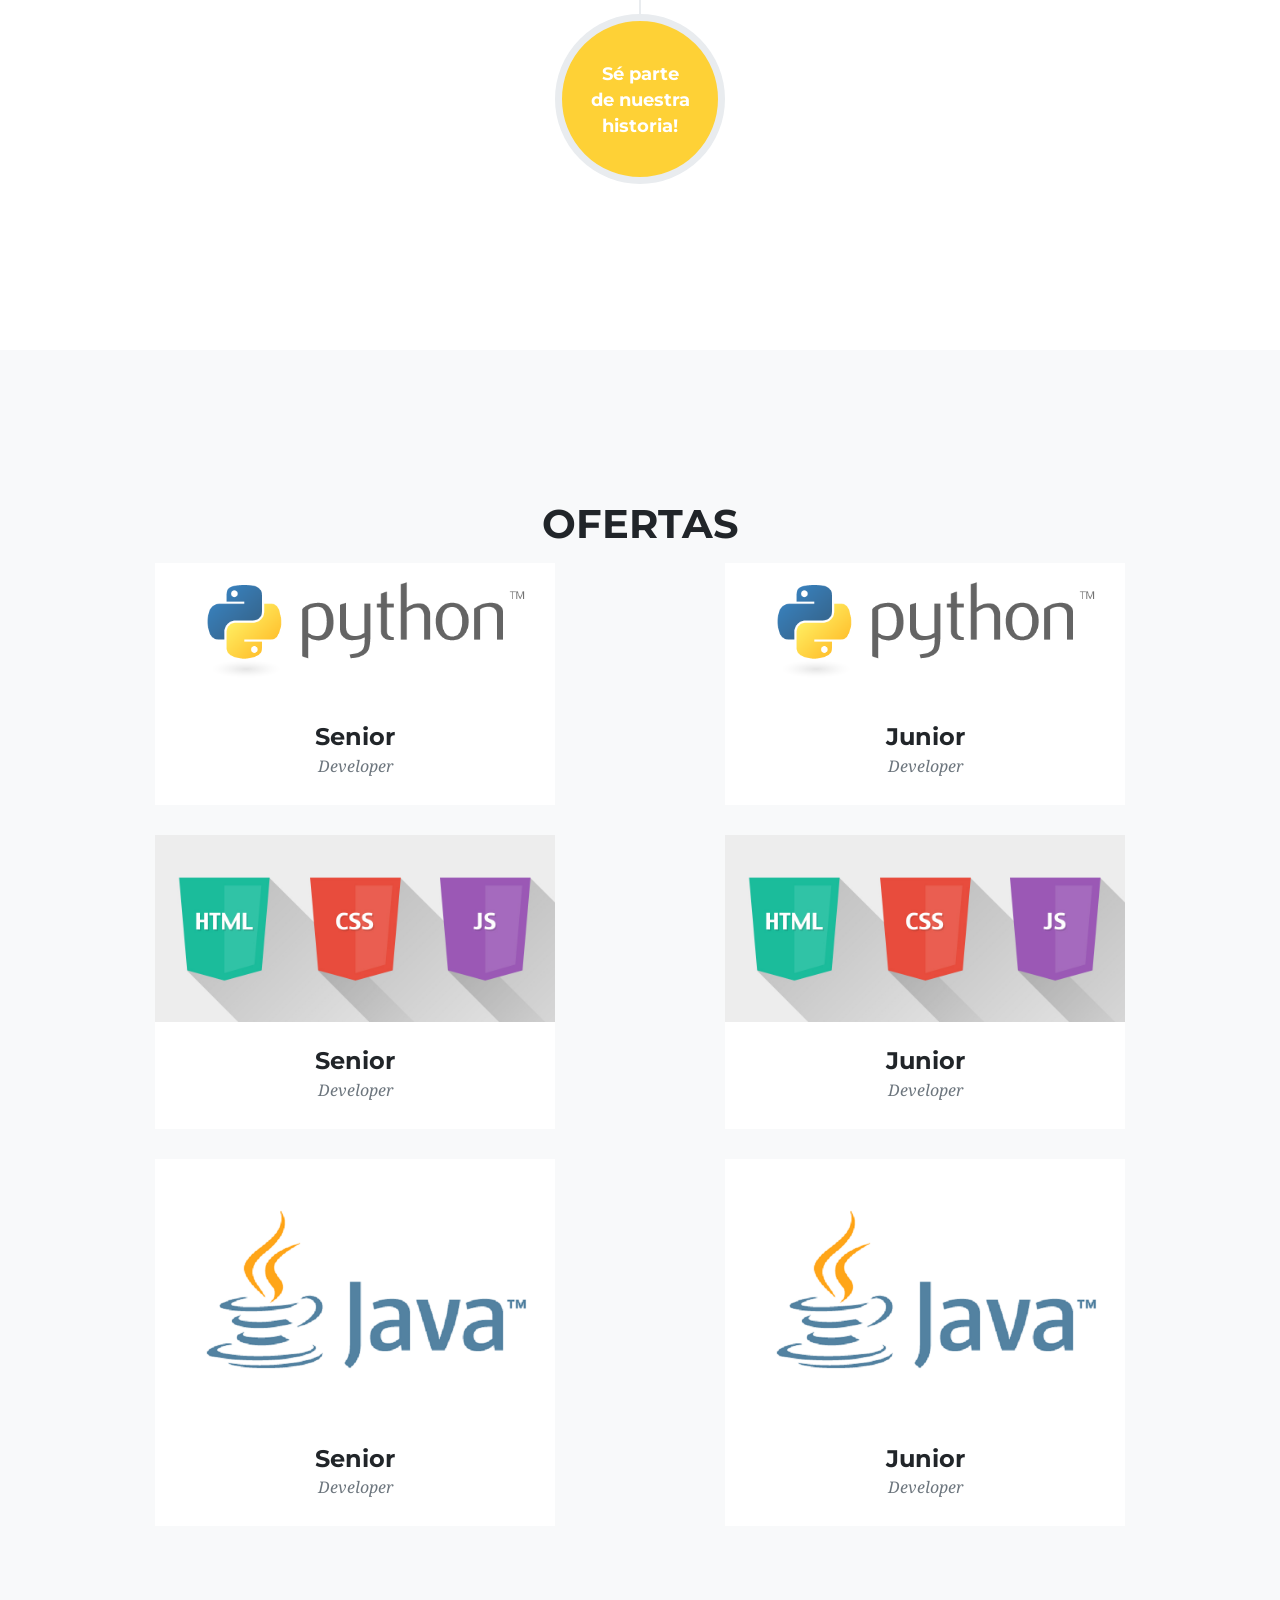
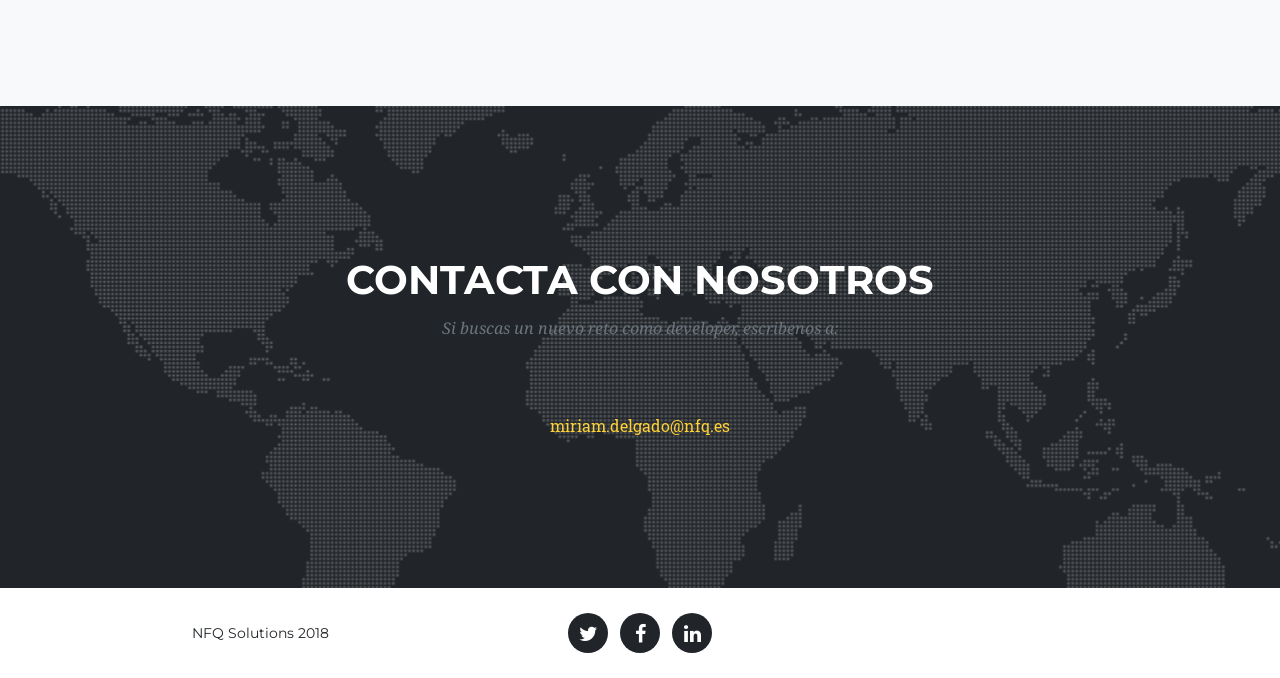
==== commit 547528ce: "New version" ====
--- a/index2.html
+++ b/index2.html
@@ -39,6 +39,9 @@
         <div class="collapse navbar-collapse" id="navbarResponsive">
           <ul class="navbar-nav text-uppercase ml-auto">
             <li class="nav-item">
+              <a class="nav-link js-scroll-trigger" href="#about">About</a>
+            </li>
+            <li class="nav-item">
               <a class="nav-link js-scroll-trigger" href="#portfolio">Ofertas</a>
             </li>
             <li class="nav-item">
@@ -60,13 +63,71 @@
       </div>
     </header>
 
+    <!-- About -->
+    <section id="about">
+      <div class="container">
+        <div class="row">
+          <div class="col-lg-12 text-center">
+            <h2 class="section-heading text-uppercase">About</h2>
+          </div>
+        </div>
+        <div class="row">
+          <div class="col-lg-12">
+            <ul class="timeline">
+              <li>
+                <div class="timeline-image">
+                  <img class="rounded-circle img-fluid" src="img/about/3.jpg" alt="">
+                </div>
+                <div class="timeline-panel">
+                  <div class="timeline-heading">
+                    <h4>Por qué</h4>
+                  </div>
+                  <div class="timeline-body">
+                    <p class="text-muted">
+                      En <a target="_blank" href="http://nfq.es/solutions/">NFQ Solutions</a> los proyectos están
+                      creciendo y buscamos diferentes perfiles que quieran aprender sobre finanzas y nuevas tecnologías
+                      para colaborar el desarrollo de nuestras propias aplicaciones
+                    </p>
+                  </div>
+                </div>
+              </li>
+              <li class="timeline-inverted">
+                <div class="timeline-image">
+                  <img class="rounded-circle img-fluid" src="img/about/nfq.png" alt="" style="height: 100%;">
+                </div>
+                <div class="timeline-panel">
+                  <div class="timeline-heading">
+                    <h4>Dónde</h4>
+                  </div>
+                  <div class="timeline-body">
+                    <p class="text-muted">
+                      Los nuevos miembros se incorporarán al equipo de desarrollo que trabaja en nuestras oficinas del centro de
+                      <a target="_blank" href="https://www.google.es/maps/place/Calle+de+Claudio+Coello,+78,+28001+Madrid/@40.4291655,-3.686445,16.81z/data=!4m5!3m4!1s0xd42289448065b3b:0xbb9d75b79f81fb22!8m2!3d40.4301529!4d-3.685679?hl=es&authuser=0">
+                        Madrid
+                      </a>
+                    </p>
+                  </div>
+                </div>
+              </li>
+              <li class="timeline-inverted">
+                <div class="timeline-image">
+                  <h4>Sé parte
+                    <br>de nuestra
+                    <br>historia!</h4>
+                </div>
+              </li>
+            </ul>
+          </div>
+        </div>
+      </div>
+    </section>
+
     <!-- Portfolio Grid -->
     <section class="bg-light" id="portfolio">
       <div class="container">
         <div class="row">
           <div class="col-lg-12 text-center">
             <h2 class="section-heading text-uppercase">Ofertas</h2>
-            <h3 class="section-subheading text-muted">Aquí tienes las ofertas de NFQ Solutions</h3>
           </div>
         </div>
         <div class="row">
@@ -133,7 +194,7 @@
                   <i class="fa fa-plus fa-3x"></i>
                 </div>
               </div>
-              <img class="img-fluid" src="img/portfolio/java-logo.jpg" alt="">
+              <img class="img-fluid" src="img/portfolio/java-logo.png" alt="">
             </a>
             <div class="portfolio-caption">
               <h4>Senior</h4>
@@ -147,7 +208,7 @@
                   <i class="fa fa-plus fa-3x"></i>
                 </div>
               </div>
-              <img class="img-fluid" src="img/portfolio/java-logo.jpg" alt="">
+              <img class="img-fluid" src="img/portfolio/java-logo.png" alt="">
             </a>
             <div class="portfolio-caption">
               <h4>Junior</h4>
@@ -163,41 +224,9 @@
       <div class="container">
         <div class="row">
           <div class="col-lg-12 text-center">
-            <h2 class="section-heading text-uppercase">Contact Us</h2>
-            <h3 class="section-subheading text-muted">Lorem ipsum dolor sit amet consectetur.</h3>
-          </div>
-        </div>
-        <div class="row">
-          <div class="col-lg-12">
-            <form id="contactForm" name="sentMessage" novalidate="novalidate">
-              <div class="row">
-                <div class="col-md-6">
-                  <div class="form-group">
-                    <input class="form-control" id="name" type="text" placeholder="Your Name *" required="required" data-validation-required-message="Please enter your name.">
-                    <p class="help-block text-danger"></p>
-                  </div>
-                  <div class="form-group">
-                    <input class="form-control" id="email" type="email" placeholder="Your Email *" required="required" data-validation-required-message="Please enter your email address.">
-                    <p class="help-block text-danger"></p>
-                  </div>
-                  <div class="form-group">
-                    <input class="form-control" id="phone" type="tel" placeholder="Your Phone *" required="required" data-validation-required-message="Please enter your phone number.">
-                    <p class="help-block text-danger"></p>
-                  </div>
-                </div>
-                <div class="col-md-6">
-                  <div class="form-group">
-                    <textarea class="form-control" id="message" placeholder="Your Message *" required="required" data-validation-required-message="Please enter a message."></textarea>
-                    <p class="help-block text-danger"></p>
-                  </div>
-                </div>
-                <div class="clearfix"></div>
-                <div class="col-lg-12 text-center">
-                  <div id="success"></div>
-                  <button id="sendMessageButton" class="btn btn-primary btn-xl text-uppercase" type="submit">Send Message</button>
-                </div>
-              </div>
-            </form>
+            <h2 class="section-heading text-uppercase">Contacta con nosotros</h2>
+            <h3 class="section-subheading text-muted">Si buscas un nuevo reto como developer, escribenos a: </h3>
+            <a href="mailto:miriam.delgado@nfq.es?Subject=Manfre" target="_top">miriam.delgado@nfq.es</a>
           </div>
         </div>
       </div>
@@ -208,7 +237,7 @@
       <div class="container">
         <div class="row">
           <div class="col-md-4">
-            <span class="copyright">Copyright &copy; Your Website 2018</span>
+            <span class="copyright">NFQ Solutions 2018</span>
           </div>
           <div class="col-md-4">
             <ul class="list-inline social-buttons">
@@ -230,14 +259,7 @@
             </ul>
           </div>
           <div class="col-md-4">
-            <ul class="list-inline quicklinks">
-              <li class="list-inline-item">
-                <a href="#">Privacy Policy</a>
-              </li>
-              <li class="list-inline-item">
-                <a href="#">Terms of Use</a>
-              </li>
-            </ul>
+
           </div>
         </div>
       </div>
@@ -259,18 +281,48 @@
               <div class="col-lg-8 mx-auto">
                 <div class="modal-body">
                   <!-- Project Details Go Here -->
-                  <h2 class="text-uppercase">Project Name</h2>
-                  <p class="item-intro text-muted">Lorem ipsum dolor sit amet consectetur.</p>
-                  <img class="img-fluid d-block mx-auto" src="img/portfolio/01-full.jpg" alt="">
-                  <p>Use this area to describe your project. Lorem ipsum dolor sit amet, consectetur adipisicing elit. Est blanditiis dolorem culpa incidunt minus dignissimos deserunt repellat aperiam quasi sunt officia expedita beatae cupiditate, maiores repudiandae, nostrum, reiciendis facere nemo!</p>
-                  <ul class="list-inline">
-                    <li>Date: January 2017</li>
-                    <li>Client: Threads</li>
-                    <li>Category: Illustration</li>
-                  </ul>
-                  <button class="btn btn-primary" data-dismiss="modal" type="button">
-                    <i class="fa fa-times"></i>
-                    Close Project</button>
+                  <h2 class="text-uppercase">Python</h2>
+                  <h3>Senior Developer</h3>
+                  <p class="item-intro text-muted" style="text-align: left">
+                    Descripción:
+                  </p>
+                  <p style="text-align: left">
+                    El core del software de <b>NFQ Solutions</b> es Python. Está formado por módulos de cálculo
+                    financiero con arquitecturas de alto rendimiento, distribuidas y escalables.
+                    Los proyectos se despliegan tanto en modalidad on-premise en nuestros clientes como on-cloud sobre AWS.
+                  </p>
+                  <p style="text-align: left">
+                    Usamos la metodología <b>Scrumban</b> para la gestión de los proyectos y del equipo.
+                  </p>
+                  <p class="item-intro text-muted" style="text-align: left">
+                    Conocimientos que valoraremos:
+                  </p>
+                  <ul class="list-inline" style="text-align: left">
+                    <li>NumPy</li>
+                    <li>ZeroMQ/ActiveMQ</li>
+                    <li>pandas</li>
+                    <li>Boto 3</li>
+                    <li>Linux</li>
+                    <li>Manejo con entornos de integración contínua</li>
+                  </ul>
+                  <p class="item-intro text-muted" style="text-align: left">
+                    Qué ofrecemos:
+                  </p>
+                  <ul class="list-inline" style="text-align: left">
+                    <li>Salario de <b>28k€ – 41k€</b> según la experiencia</li>
+                    <li>Bonos por objetivos</li>
+                    <li>Retribución flexible</li>
+                    <li>Formación financiada obligatoria</li>
+                    <li>Programa de conciliación laboral</li>
+                    <li>Plan de carrera profesional</li>
+                  </ul>
+                  <p class="item-intro text-muted" style="text-align: left">
+                    Contacto:
+                  </p>
+                  <p style="text-align: left">
+                    Si estás interesado, escribenos a
+                    <a href="mailto:miriam.delgado@nfq.es?Subject=OfertaManfre" target="_top">miriam.delgado@nfq.es</a>
+                  </p>
                 </div>
               </div>
             </div>
@@ -293,18 +345,44 @@
               <div class="col-lg-8 mx-auto">
                 <div class="modal-body">
                   <!-- Project Details Go Here -->
-                  <h2 class="text-uppercase">Project Name</h2>
-                  <p class="item-intro text-muted">Lorem ipsum dolor sit amet consectetur.</p>
-                  <img class="img-fluid d-block mx-auto" src="img/portfolio/02-full.jpg" alt="">
-                  <p>Use this area to describe your project. Lorem ipsum dolor sit amet, consectetur adipisicing elit. Est blanditiis dolorem culpa incidunt minus dignissimos deserunt repellat aperiam quasi sunt officia expedita beatae cupiditate, maiores repudiandae, nostrum, reiciendis facere nemo!</p>
-                  <ul class="list-inline">
-                    <li>Date: January 2017</li>
-                    <li>Client: Explore</li>
-                    <li>Category: Graphic Design</li>
-                  </ul>
-                  <button class="btn btn-primary" data-dismiss="modal" type="button">
-                    <i class="fa fa-times"></i>
-                    Close Project</button>
+                  <h2 class="text-uppercase">Python</h2>
+                  <h3>Junior Developer</h3>
+                  <p class="item-intro text-muted" style="text-align: left">
+                    Descripción:
+                  </p>
+                  <p style="text-align: left">
+                    El core del software de <b>NFQ Solutions</b> es Python. Está formado por módulos de cálculo
+                    financiero con arquitecturas de alto rendimiento, distribuidas y escalables.
+                    Los proyectos se despliegan tanto en modalidad on-premise en nuestros clientes como on-cloud sobre AWS.
+                  </p>
+                  <p style="text-align: left">
+                    Usamos la metodología <b>Scrumban</b> para la gestión de los proyectos y del equipo.
+                  </p>
+                  <p class="item-intro text-muted" style="text-align: left">
+                    Valoraremos que:
+                  </p>
+                  <p style="text-align: left">
+                    Conozcas Python, te manejes con Linux y tengas ganas de aprender y crecer como developer.
+                  </p>
+                  <p class="item-intro text-muted" style="text-align: left">
+                    Qué ofrecemos:
+                  </p>
+                  <ul class="list-inline" style="text-align: left">
+                    <li>Salario de <b>18k – 26k€</b></li>
+                    <li>Bonos por objetivos</li>
+                    <li>Retribución flexible</li>
+                    <li>Formación financiada obligatoria</li>
+                    <li>Programa de conciliación laboral</li>
+                    <li>Plan de carrera profesional</li>
+                    <li>Trabajar con tecnologías y metodologías modernas</li>
+                  </ul>
+                  <p class="item-intro text-muted" style="text-align: left">
+                    Contacto:
+                  </p>
+                  <p style="text-align: left">
+                    Si estás interesado, escribenos a
+                    <a href="mailto:miriam.delgado@nfq.es?Subject=OfertaManfre" target="_top">miriam.delgado@nfq.es</a>
+                  </p>
                 </div>
               </div>
             </div>
@@ -327,18 +405,46 @@
               <div class="col-lg-8 mx-auto">
                 <div class="modal-body">
                   <!-- Project Details Go Here -->
-                  <h2 class="text-uppercase">Project Name</h2>
-                  <p class="item-intro text-muted">Lorem ipsum dolor sit amet consectetur.</p>
-                  <img class="img-fluid d-block mx-auto" src="img/portfolio/03-full.jpg" alt="">
-                  <p>Use this area to describe your project. Lorem ipsum dolor sit amet, consectetur adipisicing elit. Est blanditiis dolorem culpa incidunt minus dignissimos deserunt repellat aperiam quasi sunt officia expedita beatae cupiditate, maiores repudiandae, nostrum, reiciendis facere nemo!</p>
-                  <ul class="list-inline">
-                    <li>Date: January 2017</li>
-                    <li>Client: Finish</li>
-                    <li>Category: Identity</li>
-                  </ul>
-                  <button class="btn btn-primary" data-dismiss="modal" type="button">
-                    <i class="fa fa-times"></i>
-                    Close Project</button>
+                  <h2 class="text-uppercase">Front-End</h2>
+                  <h3>Desarrollador Senior</h3>
+                  <p class="item-intro text-muted" style="text-align: left">
+                    Descripción:
+                  </p>
+                  <p style="text-align: left">
+                    Use this area to describe your project. Lorem ipsum dolor sit amet, consectetur adipisicing elit.
+                    Est blanditiis dolorem culpa incidunt minus dignissimos deserunt repellat aperiam quasi sunt officia
+                    expedita beatae cupiditate, maiores repudiandae, nostrum, reiciendis facere nemo!
+                  </p>
+                  <p style="text-align: left">
+                    Lorem ipsum dolor sit amet
+                  </p>
+                  <p class="item-intro text-muted" style="text-align: left">
+                    Valoraremos que:
+                  </p>
+                  <ul class="list-inline" style="text-align: left">
+                    <li>xxx</li>
+                    <li>yyy</li>
+                    <li>zzz</li>
+                  </ul>
+                  <p class="item-intro text-muted" style="text-align: left">
+                    Qué ofrecemos:
+                  </p>
+                  <ul class="list-inline" style="text-align: left">
+                    <li>Salario de <b>aak – bbk€</b></li>
+                    <li>Bonos por objetivos</li>
+                    <li>Retribución flexible</li>
+                    <li>Formación financiada obligatoria</li>
+                    <li>Programa de conciliación laboral</li>
+                    <li>Plan de carrera profesional</li>
+                    <li>Trabajar con tecnologías y metodologías modernas</li>
+                  </ul>
+                  <p class="item-intro text-muted" style="text-align: left">
+                    Contacto:
+                  </p>
+                  <p style="text-align: left">
+                    Si estás interesado, escribenos a
+                    <a href="mailto:miriam.delgado@nfq.es?Subject=OfertaManfre" target="_top">miriam.delgado@nfq.es</a>
+                  </p>
                 </div>
               </div>
             </div>
@@ -361,18 +467,46 @@
               <div class="col-lg-8 mx-auto">
                 <div class="modal-body">
                   <!-- Project Details Go Here -->
-                  <h2 class="text-uppercase">Project Name</h2>
-                  <p class="item-intro text-muted">Lorem ipsum dolor sit amet consectetur.</p>
-                  <img class="img-fluid d-block mx-auto" src="img/portfolio/04-full.jpg" alt="">
-                  <p>Use this area to describe your project. Lorem ipsum dolor sit amet, consectetur adipisicing elit. Est blanditiis dolorem culpa incidunt minus dignissimos deserunt repellat aperiam quasi sunt officia expedita beatae cupiditate, maiores repudiandae, nostrum, reiciendis facere nemo!</p>
-                  <ul class="list-inline">
-                    <li>Date: January 2017</li>
-                    <li>Client: Lines</li>
-                    <li>Category: Branding</li>
-                  </ul>
-                  <button class="btn btn-primary" data-dismiss="modal" type="button">
-                    <i class="fa fa-times"></i>
-                    Close Project</button>
+                  <h2 class="text-uppercase">Front-End</h2>
+                  <h3>Desarrollador Junior</h3>
+                  <p class="item-intro text-muted" style="text-align: left">
+                    Descripción:
+                  </p>
+                  <p style="text-align: left">
+                    Use this area to describe your project. Lorem ipsum dolor sit amet, consectetur adipisicing elit.
+                    Est blanditiis dolorem culpa incidunt minus dignissimos deserunt repellat aperiam quasi sunt officia
+                    expedita beatae cupiditate, maiores repudiandae, nostrum, reiciendis facere nemo!
+                  </p>
+                  <p style="text-align: left">
+                    Lorem ipsum dolor sit amet
+                  </p>
+                  <p class="item-intro text-muted" style="text-align: left">
+                    Valoraremos que:
+                  </p>
+                  <ul class="list-inline" style="text-align: left">
+                    <li>xxx</li>
+                    <li>yyy</li>
+                    <li>zzz</li>
+                  </ul>
+                  <p class="item-intro text-muted" style="text-align: left">
+                    Qué ofrecemos:
+                  </p>
+                  <ul class="list-inline" style="text-align: left">
+                    <li>Salario de <b>aak – bbk€</b></li>
+                    <li>Bonos por objetivos</li>
+                    <li>Retribución flexible</li>
+                    <li>Formación financiada obligatoria</li>
+                    <li>Programa de conciliación laboral</li>
+                    <li>Plan de carrera profesional</li>
+                    <li>Trabajar con tecnologías y metodologías modernas</li>
+                  </ul>
+                  <p class="item-intro text-muted" style="text-align: left">
+                    Contacto:
+                  </p>
+                  <p style="text-align: left">
+                    Si estás interesado, escribenos a
+                    <a href="mailto:miriam.delgado@nfq.es?Subject=OfertaManfre" target="_top">miriam.delgado@nfq.es</a>
+                  </p>
                 </div>
               </div>
             </div>
@@ -395,18 +529,46 @@
               <div class="col-lg-8 mx-auto">
                 <div class="modal-body">
                   <!-- Project Details Go Here -->
-                  <h2 class="text-uppercase">Project Name</h2>
-                  <p class="item-intro text-muted">Lorem ipsum dolor sit amet consectetur.</p>
-                  <img class="img-fluid d-block mx-auto" src="img/portfolio/05-full.jpg" alt="">
-                  <p>Use this area to describe your project. Lorem ipsum dolor sit amet, consectetur adipisicing elit. Est blanditiis dolorem culpa incidunt minus dignissimos deserunt repellat aperiam quasi sunt officia expedita beatae cupiditate, maiores repudiandae, nostrum, reiciendis facere nemo!</p>
-                  <ul class="list-inline">
-                    <li>Date: January 2017</li>
-                    <li>Client: Southwest</li>
-                    <li>Category: Website Design</li>
-                  </ul>
-                  <button class="btn btn-primary" data-dismiss="modal" type="button">
-                    <i class="fa fa-times"></i>
-                    Close Project</button>
+                  <h2 class="text-uppercase">JAVA</h2>
+                  <h3>Desarrollador Senior</h3>
+                  <p class="item-intro text-muted" style="text-align: left">
+                    Descripción:
+                  </p>
+                  <p style="text-align: left">
+                    Use this area to describe your project. Lorem ipsum dolor sit amet, consectetur adipisicing elit.
+                    Est blanditiis dolorem culpa incidunt minus dignissimos deserunt repellat aperiam quasi sunt officia
+                    expedita beatae cupiditate, maiores repudiandae, nostrum, reiciendis facere nemo!
+                  </p>
+                  <p style="text-align: left">
+                    Lorem ipsum dolor sit amet
+                  </p>
+                  <p class="item-intro text-muted" style="text-align: left">
+                    Valoraremos que:
+                  </p>
+                  <ul class="list-inline" style="text-align: left">
+                    <li>xxx</li>
+                    <li>yyy</li>
+                    <li>zzz</li>
+                  </ul>
+                  <p class="item-intro text-muted" style="text-align: left">
+                    Qué ofrecemos:
+                  </p>
+                  <ul class="list-inline" style="text-align: left">
+                    <li>Salario de <b>aak – bbk€</b></li>
+                    <li>Bonos por objetivos</li>
+                    <li>Retribución flexible</li>
+                    <li>Formación financiada obligatoria</li>
+                    <li>Programa de conciliación laboral</li>
+                    <li>Plan de carrera profesional</li>
+                    <li>Trabajar con tecnologías y metodologías modernas</li>
+                  </ul>
+                  <p class="item-intro text-muted" style="text-align: left">
+                    Contacto:
+                  </p>
+                  <p style="text-align: left">
+                    Si estás interesado, escribenos a
+                    <a href="mailto:miriam.delgado@nfq.es?Subject=OfertaManfre" target="_top">miriam.delgado@nfq.es</a>
+                  </p>
                 </div>
               </div>
             </div>
@@ -429,18 +591,46 @@
               <div class="col-lg-8 mx-auto">
                 <div class="modal-body">
                   <!-- Project Details Go Here -->
-                  <h2 class="text-uppercase">Project Name</h2>
-                  <p class="item-intro text-muted">Lorem ipsum dolor sit amet consectetur.</p>
-                  <img class="img-fluid d-block mx-auto" src="img/portfolio/06-full.jpg" alt="">
-                  <p>Use this area to describe your project. Lorem ipsum dolor sit amet, consectetur adipisicing elit. Est blanditiis dolorem culpa incidunt minus dignissimos deserunt repellat aperiam quasi sunt officia expedita beatae cupiditate, maiores repudiandae, nostrum, reiciendis facere nemo!</p>
-                  <ul class="list-inline">
-                    <li>Date: January 2017</li>
-                    <li>Client: Window</li>
-                    <li>Category: Photography</li>
-                  </ul>
-                  <button class="btn btn-primary" data-dismiss="modal" type="button">
-                    <i class="fa fa-times"></i>
-                    Close Project</button>
+                  <h2 class="text-uppercase">JAVA</h2>
+                  <h3>Desarrollador Junior</h3>
+                  <p class="item-intro text-muted" style="text-align: left">
+                    Descripción:
+                  </p>
+                  <p style="text-align: left">
+                    Use this area to describe your project. Lorem ipsum dolor sit amet, consectetur adipisicing elit.
+                    Est blanditiis dolorem culpa incidunt minus dignissimos deserunt repellat aperiam quasi sunt officia
+                    expedita beatae cupiditate, maiores repudiandae, nostrum, reiciendis facere nemo!
+                  </p>
+                  <p style="text-align: left">
+                    Lorem ipsum dolor sit amet
+                  </p>
+                  <p class="item-intro text-muted" style="text-align: left">
+                    Valoraremos que:
+                  </p>
+                  <ul class="list-inline" style="text-align: left">
+                    <li>xxx</li>
+                    <li>yyy</li>
+                    <li>zzz</li>
+                  </ul>
+                  <p class="item-intro text-muted" style="text-align: left">
+                    Qué ofrecemos:
+                  </p>
+                  <ul class="list-inline" style="text-align: left">
+                    <li>Salario de <b>aak – bbk€</b></li>
+                    <li>Bonos por objetivos</li>
+                    <li>Retribución flexible</li>
+                    <li>Formación financiada obligatoria</li>
+                    <li>Programa de conciliación laboral</li>
+                    <li>Plan de carrera profesional</li>
+                    <li>Trabajar con tecnologías y metodologías modernas</li>
+                  </ul>
+                  <p class="item-intro text-muted" style="text-align: left">
+                    Contacto:
+                  </p>
+                  <p style="text-align: left">
+                    Si estás interesado, escribenos a
+                    <a href="mailto:miriam.delgado@nfq.es?Subject=OfertaManfre" target="_top">miriam.delgado@nfq.es</a>
+                  </p>
                 </div>
               </div>
             </div>
--- a/css/agency.min.css
+++ b/css/agency.min.css
@@ -2,4 +2,4 @@
  * Start Bootstrap - Agency v4.1.1 (https://startbootstrap.com/template-overviews/agency)
  * Copyright 2013-2018 Start Bootstrap
  * Licensed under MIT (https://github.com/BlackrockDigital/startbootstrap-agency/blob/master/LICENSE)
- */body{overflow-x:hidden;font-family:'Roboto Slab','Helvetica Neue',Helvetica,Arial,sans-serif}p{line-height:1.75}a{color:#fed136}a:hover{color:#fec503}.text-primary{color:#fed136!important}h1,h2,h3,h4,h5,h6{font-weight:700;font-family:Montserrat,'Helvetica Neue',Helvetica,Arial,sans-serif}section{padding:100px 0}section h2.section-heading{font-size:40px;margin-top:0;margin-bottom:15px}section h3.section-subheading{font-size:16px;font-weight:400;font-style:italic;margin-bottom:75px;text-transform:none;font-family:'Droid Serif','Helvetica Neue',Helvetica,Arial,sans-serif}@media (min-width:768px){section{padding:150px 0}}.btn{font-family:Montserrat,'Helvetica Neue',Helvetica,Arial,sans-serif;font-weight:700}.btn-xl{font-size:18px;padding:20px 40px}.btn-primary{background-color:#fed136;border-color:#fed136}.btn-primary:active,.btn-primary:focus,.btn-primary:hover{background-color:#fec810!important;border-color:#fec810!important;color:#fff}.btn-primary:active,.btn-primary:focus{box-shadow:0 0 0 .2rem rgba(254,209,55,.5)!important}::-moz-selection{background:#fed136;text-shadow:none}::selection{background:#fed136;text-shadow:none}img::selection{background:0 0}img::-moz-selection{background:0 0}#mainNav{background-color:#212529}#mainNav .navbar-toggler{font-size:12px;right:0;padding:13px;text-transform:uppercase;color:#fff;border:0;background-color:#fed136;font-family:Montserrat,'Helvetica Neue',Helvetica,Arial,sans-serif}#mainNav .navbar-brand{color:#fed136;font-family:'Kaushan Script','Helvetica Neue',Helvetica,Arial,cursive}#mainNav .navbar-brand.active,#mainNav .navbar-brand:active,#mainNav .navbar-brand:focus,#mainNav .navbar-brand:hover{color:#fec503}#mainNav .navbar-nav .nav-item .nav-link{font-size:90%;font-weight:400;padding:.75em 0;letter-spacing:1px;color:#fff;font-family:Montserrat,'Helvetica Neue',Helvetica,Arial,sans-serif}#mainNav .navbar-nav .nav-item .nav-link.active,#mainNav .navbar-nav .nav-item .nav-link:hover{color:#fed136}@media (min-width:992px){#mainNav{padding-top:25px;padding-bottom:25px;-webkit-transition:padding-top .3s,padding-bottom .3s;-moz-transition:padding-top .3s,padding-bottom .3s;transition:padding-top .3s,padding-bottom .3s;border:none;background-color:transparent}#mainNav .navbar-brand{font-size:1.75em;-webkit-transition:all .3s;-moz-transition:all .3s;transition:all .3s}#mainNav .navbar-nav .nav-item .nav-link{padding:1.1em 1em!important}#mainNav.navbar-shrink{padding-top:0;padding-bottom:0;background-color:#212529}#mainNav.navbar-shrink .navbar-brand{font-size:1.25em;padding:12px 0}}header.masthead{text-align:center;color:#fff;background-image:url(../img/header-bg.jpg);background-repeat:no-repeat;background-attachment:scroll;background-position:center center;-webkit-background-size:cover;-moz-background-size:cover;-o-background-size:cover;background-size:cover}header.masthead .intro-text{padding-top:150px;padding-bottom:100px}header.masthead .intro-text .intro-lead-in{font-size:22px;font-style:italic;line-height:22px;margin-bottom:25px;font-family:'Droid Serif','Helvetica Neue',Helvetica,Arial,sans-serif}header.masthead .intro-text .intro-heading{font-size:50px;font-weight:700;line-height:50px;margin-bottom:25px;font-family:Montserrat,'Helvetica Neue',Helvetica,Arial,sans-serif}@media (min-width:768px){header.masthead .intro-text{padding-top:300px;padding-bottom:200px}header.masthead .intro-text .intro-lead-in{font-size:40px;font-style:italic;line-height:40px;margin-bottom:25px;font-family:'Droid Serif','Helvetica Neue',Helvetica,Arial,sans-serif}header.masthead .intro-text .intro-heading{font-size:75px;font-weight:700;line-height:75px;margin-bottom:50px;font-family:Montserrat,'Helvetica Neue',Helvetica,Arial,sans-serif}}.service-heading{margin:15px 0;text-transform:none}#portfolio .portfolio-item{right:0;margin:0 0 15px}#portfolio .portfolio-item .portfolio-link{position:relative;display:block;max-width:400px;margin:0 auto;cursor:pointer}#portfolio .portfolio-item .portfolio-link .portfolio-hover{position:absolute;width:100%;height:100%;-webkit-transition:all ease .5s;-moz-transition:all ease .5s;transition:all ease .5s;opacity:0;background:rgba(254,209,54,.9)}#portfolio .portfolio-item .portfolio-link .portfolio-hover:hover{opacity:1}#portfolio .portfolio-item .portfolio-link .portfolio-hover .portfolio-hover-content{font-size:20px;position:absolute;top:50%;width:100%;height:20px;margin-top:-12px;text-align:center;color:#fff}#portfolio .portfolio-item .portfolio-link .portfolio-hover .portfolio-hover-content i{margin-top:-12px}#portfolio .portfolio-item .portfolio-link .portfolio-hover .portfolio-hover-content h3,#portfolio .portfolio-item .portfolio-link .portfolio-hover .portfolio-hover-content h4{margin:0}#portfolio .portfolio-item .portfolio-caption{max-width:400px;margin:0 auto;padding:25px;text-align:center;background-color:#fff}#portfolio .portfolio-item .portfolio-caption h4{margin:0;text-transform:none}#portfolio .portfolio-item .portfolio-caption p{font-size:16px;font-style:italic;margin:0;font-family:'Droid Serif','Helvetica Neue',Helvetica,Arial,sans-serif}#portfolio *{z-index:2}@media (min-width:767px){#portfolio .portfolio-item{margin:0 0 30px}}.portfolio-modal{padding-right:0!important}.portfolio-modal .modal-dialog{margin:1rem;max-width:100vw}.portfolio-modal .modal-content{padding:100px 0;text-align:center}.portfolio-modal .modal-content h2{font-size:3em;margin-bottom:15px}.portfolio-modal .modal-content p{margin-bottom:30px}.portfolio-modal .modal-content p.item-intro{font-size:16px;font-style:italic;margin:20px 0 30px;font-family:'Droid Serif','Helvetica Neue',Helvetica,Arial,sans-serif}.portfolio-modal .modal-content ul.list-inline{margin-top:0;margin-bottom:30px}.portfolio-modal .modal-content img{margin-bottom:30px}.portfolio-modal .modal-content button{cursor:pointer}.portfolio-modal .close-modal{position:absolute;top:25px;right:25px;width:75px;height:75px;cursor:pointer;background-color:transparent}.portfolio-modal .close-modal:hover{opacity:.3}.portfolio-modal .close-modal .lr{z-index:1051;width:1px;height:75px;margin-left:35px;-webkit-transform:rotate(45deg);-ms-transform:rotate(45deg);transform:rotate(45deg);background-color:#212529}.portfolio-modal .close-modal .lr .rl{z-index:1052;width:1px;height:75px;-webkit-transform:rotate(90deg);-ms-transform:rotate(90deg);transform:rotate(90deg);background-color:#212529}.timeline{position:relative;padding:0;list-style:none}.timeline:before{position:absolute;top:0;bottom:0;left:40px;width:2px;margin-left:-1.5px;content:'';background-color:#e9ecef}.timeline>li{position:relative;min-height:50px;margin-bottom:50px}.timeline>li:after,.timeline>li:before{display:table;content:' '}.timeline>li:after{clear:both}.timeline>li .timeline-panel{position:relative;float:right;width:100%;padding:0 20px 0 100px;text-align:left}.timeline>li .timeline-panel:before{right:auto;left:-15px;border-right-width:15px;border-left-width:0}.timeline>li .timeline-panel:after{right:auto;left:-14px;border-right-width:14px;border-left-width:0}.timeline>li .timeline-image{position:absolute;z-index:100;left:0;width:80px;height:80px;margin-left:0;text-align:center;color:#fff;border:7px solid #e9ecef;border-radius:100%;background-color:#fed136}.timeline>li .timeline-image h4{font-size:10px;line-height:14px;margin-top:12px}.timeline>li.timeline-inverted>.timeline-panel{float:right;padding:0 20px 0 100px;text-align:left}.timeline>li.timeline-inverted>.timeline-panel:before{right:auto;left:-15px;border-right-width:15px;border-left-width:0}.timeline>li.timeline-inverted>.timeline-panel:after{right:auto;left:-14px;border-right-width:14px;border-left-width:0}.timeline>li:last-child{margin-bottom:0}.timeline .timeline-heading h4{margin-top:0;color:inherit}.timeline .timeline-heading h4.subheading{text-transform:none}.timeline .timeline-body>p,.timeline .timeline-body>ul{margin-bottom:0}@media (min-width:768px){.timeline:before{left:50%}.timeline>li{min-height:100px;margin-bottom:100px}.timeline>li .timeline-panel{float:left;width:41%;padding:0 20px 20px 30px;text-align:right}.timeline>li .timeline-image{left:50%;width:100px;height:100px;margin-left:-50px}.timeline>li .timeline-image h4{font-size:13px;line-height:18px;margin-top:16px}.timeline>li.timeline-inverted>.timeline-panel{float:right;padding:0 30px 20px 20px;text-align:left}}@media (min-width:992px){.timeline>li{min-height:150px}.timeline>li .timeline-panel{padding:0 20px 20px}.timeline>li .timeline-image{width:150px;height:150px;margin-left:-75px}.timeline>li .timeline-image h4{font-size:18px;line-height:26px;margin-top:30px}.timeline>li.timeline-inverted>.timeline-panel{padding:0 20px 20px}}@media (min-width:1200px){.timeline>li{min-height:170px}.timeline>li .timeline-panel{padding:0 20px 20px 100px}.timeline>li .timeline-image{width:170px;height:170px;margin-left:-85px}.timeline>li .timeline-image h4{margin-top:40px}.timeline>li.timeline-inverted>.timeline-panel{padding:0 100px 20px 20px}}.team-member{margin-bottom:50px;text-align:center}.team-member img{width:225px;height:225px;border:7px solid #fff}.team-member h4{margin-top:25px;margin-bottom:0;text-transform:none}.team-member p{margin-top:0}section#contact{background-color:#212529;background-image:url(../img/map-image.png);background-repeat:no-repeat;background-position:center}section#contact .section-heading{color:#fff}section#contact .form-group{margin-bottom:25px}section#contact .form-group input,section#contact .form-group textarea{padding:20px}section#contact .form-group input.form-control{height:auto}section#contact .form-group textarea.form-control{height:248px}section#contact .form-control:focus{border-color:#fed136;box-shadow:none}section#contact ::-webkit-input-placeholder{font-weight:700;color:#ced4da;font-family:Montserrat,'Helvetica Neue',Helvetica,Arial,sans-serif}section#contact :-moz-placeholder{font-weight:700;color:#ced4da;font-family:Montserrat,'Helvetica Neue',Helvetica,Arial,sans-serif}section#contact ::-moz-placeholder{font-weight:700;color:#ced4da;font-family:Montserrat,'Helvetica Neue',Helvetica,Arial,sans-serif}section#contact :-ms-input-placeholder{font-weight:700;color:#ced4da;font-family:Montserrat,'Helvetica Neue',Helvetica,Arial,sans-serif}footer{padding:25px 0;text-align:center}footer span.copyright{font-size:90%;line-height:40px;text-transform:none;font-family:Montserrat,'Helvetica Neue',Helvetica,Arial,sans-serif}footer ul.quicklinks{font-size:90%;line-height:40px;margin-bottom:0;text-transform:none;font-family:Montserrat,'Helvetica Neue',Helvetica,Arial,sans-serif}ul.social-buttons{margin-bottom:0}ul.social-buttons li a{font-size:20px;line-height:40px;display:block;width:40px;height:40px;-webkit-transition:all .3s;-moz-transition:all .3s;transition:all .3s;color:#fff;border-radius:100%;outline:0;background-color:#212529}ul.social-buttons li a:active,ul.social-buttons li a:focus,ul.social-buttons li a:hover{background-color:#fed136}+ */body{overflow-x:hidden;font-family:'Roboto Slab','Helvetica Neue',Helvetica,Arial,sans-serif}p{line-height:1.75}a{color:#fed136}a:hover{color:#fec503}.text-primary{color:#fed136!important}h1,h2,h3,h4,h5,h6{font-weight:700;font-family:Montserrat,'Helvetica Neue',Helvetica,Arial,sans-serif}section{padding:100px 0}section h2.section-heading{font-size:40px;margin-top:0;margin-bottom:15px}section h3.section-subheading{font-size:16px;font-weight:400;font-style:italic;margin-bottom:75px;text-transform:none;font-family:'Droid Serif','Helvetica Neue',Helvetica,Arial,sans-serif}@media (min-width:768px){section{padding:150px 0}}.btn{font-family:Montserrat,'Helvetica Neue',Helvetica,Arial,sans-serif;font-weight:700}.btn-xl{font-size:18px;padding:20px 40px}.btn-primary{background-color:#fed136;border-color:#fed136}.btn-primary:active,.btn-primary:focus,.btn-primary:hover{background-color:#fec810!important;border-color:#fec810!important;color:#fff}.btn-primary:active,.btn-primary:focus{box-shadow:0 0 0 .2rem rgba(254,209,55,.5)!important}::-moz-selection{background:#fed136;text-shadow:none}::selection{background:#fed136;text-shadow:none}img::selection{background:0 0}img::-moz-selection{background:0 0}#mainNav{background-color:#212529}#mainNav .navbar-toggler{font-size:12px;right:0;padding:13px;text-transform:uppercase;color:#fff;border:0;background-color:#fed136;font-family:Montserrat,'Helvetica Neue',Helvetica,Arial,sans-serif}#mainNav .navbar-brand{color:#fed136;font-family:'Kaushan Script','Helvetica Neue',Helvetica,Arial,cursive}#mainNav .navbar-brand.active,#mainNav .navbar-brand:active,#mainNav .navbar-brand:focus,#mainNav .navbar-brand:hover{color:#fec503}#mainNav .navbar-nav .nav-item .nav-link{font-size:90%;font-weight:400;padding:.75em 0;letter-spacing:1px;color:#fff;font-family:Montserrat,'Helvetica Neue',Helvetica,Arial,sans-serif}#mainNav .navbar-nav .nav-item .nav-link.active,#mainNav .navbar-nav .nav-item .nav-link:hover{color:#fed136}@media (min-width:992px){#mainNav{padding-top:25px;padding-bottom:25px;-webkit-transition:padding-top .3s,padding-bottom .3s;-moz-transition:padding-top .3s,padding-bottom .3s;transition:padding-top .3s,padding-bottom .3s;border:none;background-color:transparent}#mainNav .navbar-brand{font-size:1.75em;-webkit-transition:all .3s;-moz-transition:all .3s;transition:all .3s}#mainNav .navbar-nav .nav-item .nav-link{padding:1.1em 1em!important}#mainNav.navbar-shrink{padding-top:0;padding-bottom:0;background-color:#212529}#mainNav.navbar-shrink .navbar-brand{font-size:1.25em;padding:12px 0}}header.masthead{text-align:center;color:#fff;background-image:url(../img/alarm-clock-calendar-close-up.jpg);background-repeat:no-repeat;background-attachment:scroll;background-position:center center;-webkit-background-size:cover;-moz-background-size:cover;-o-background-size:cover;background-size:cover}header.masthead .intro-text{padding-top:150px;padding-bottom:100px}header.masthead .intro-text .intro-lead-in{font-size:22px;font-style:italic;line-height:22px;margin-bottom:25px;font-family:'Droid Serif','Helvetica Neue',Helvetica,Arial,sans-serif}header.masthead .intro-text .intro-heading{font-size:50px;font-weight:700;line-height:50px;margin-bottom:25px;font-family:Montserrat,'Helvetica Neue',Helvetica,Arial,sans-serif}@media (min-width:768px){header.masthead .intro-text{padding-top:300px;padding-bottom:200px}header.masthead .intro-text .intro-lead-in{font-size:40px;font-style:italic;line-height:40px;margin-bottom:25px;font-family:'Droid Serif','Helvetica Neue',Helvetica,Arial,sans-serif}header.masthead .intro-text .intro-heading{font-size:75px;font-weight:700;line-height:75px;margin-bottom:50px;font-family:Montserrat,'Helvetica Neue',Helvetica,Arial,sans-serif}}.service-heading{margin:15px 0;text-transform:none}#portfolio .portfolio-item{right:0;margin:0 0 15px}#portfolio .portfolio-item .portfolio-link{position:relative;display:block;max-width:400px;margin:0 auto;cursor:pointer}#portfolio .portfolio-item .portfolio-link .portfolio-hover{position:absolute;width:100%;height:100%;-webkit-transition:all ease .5s;-moz-transition:all ease .5s;transition:all ease .5s;opacity:0;background:rgba(254,209,54,.9)}#portfolio .portfolio-item .portfolio-link .portfolio-hover:hover{opacity:1}#portfolio .portfolio-item .portfolio-link .portfolio-hover .portfolio-hover-content{font-size:20px;position:absolute;top:50%;width:100%;height:20px;margin-top:-12px;text-align:center;color:#fff}#portfolio .portfolio-item .portfolio-link .portfolio-hover .portfolio-hover-content i{margin-top:-12px}#portfolio .portfolio-item .portfolio-link .portfolio-hover .portfolio-hover-content h3,#portfolio .portfolio-item .portfolio-link .portfolio-hover .portfolio-hover-content h4{margin:0}#portfolio .portfolio-item .portfolio-caption{max-width:400px;margin:0 auto;padding:25px;text-align:center;background-color:#fff}#portfolio .portfolio-item .portfolio-caption h4{margin:0;text-transform:none}#portfolio .portfolio-item .portfolio-caption p{font-size:16px;font-style:italic;margin:0;font-family:'Droid Serif','Helvetica Neue',Helvetica,Arial,sans-serif}#portfolio *{z-index:2}@media (min-width:767px){#portfolio .portfolio-item{margin:0 0 30px}}.portfolio-modal{padding-right:0!important}.portfolio-modal .modal-dialog{margin:1rem;max-width:100vw}.portfolio-modal .modal-content{padding:100px 0;text-align:center}.portfolio-modal .modal-content h2{font-size:3em;margin-bottom:15px}.portfolio-modal .modal-content p{margin-bottom:30px}.portfolio-modal .modal-content p.item-intro{font-size:16px;font-style:italic;margin:20px 0 30px;font-family:'Droid Serif','Helvetica Neue',Helvetica,Arial,sans-serif}.portfolio-modal .modal-content ul.list-inline{margin-top:0;margin-bottom:30px}.portfolio-modal .modal-content img{margin-bottom:30px}.portfolio-modal .modal-content button{cursor:pointer}.portfolio-modal .close-modal{position:absolute;top:25px;right:25px;width:75px;height:75px;cursor:pointer;background-color:transparent}.portfolio-modal .close-modal:hover{opacity:.3}.portfolio-modal .close-modal .lr{z-index:1051;width:1px;height:75px;margin-left:35px;-webkit-transform:rotate(45deg);-ms-transform:rotate(45deg);transform:rotate(45deg);background-color:#212529}.portfolio-modal .close-modal .lr .rl{z-index:1052;width:1px;height:75px;-webkit-transform:rotate(90deg);-ms-transform:rotate(90deg);transform:rotate(90deg);background-color:#212529}.timeline{position:relative;padding:0;list-style:none}.timeline:before{position:absolute;top:0;bottom:0;left:40px;width:2px;margin-left:-1.5px;content:'';background-color:#e9ecef}.timeline>li{position:relative;min-height:50px;margin-bottom:50px}.timeline>li:after,.timeline>li:before{display:table;content:' '}.timeline>li:after{clear:both}.timeline>li .timeline-panel{position:relative;float:right;width:100%;padding:0 20px 0 100px;text-align:left}.timeline>li .timeline-panel:before{right:auto;left:-15px;border-right-width:15px;border-left-width:0}.timeline>li .timeline-panel:after{right:auto;left:-14px;border-right-width:14px;border-left-width:0}.timeline>li .timeline-image{position:absolute;z-index:100;left:0;width:80px;height:80px;margin-left:0;text-align:center;color:#fff;border:7px solid #e9ecef;border-radius:100%;background-color:#fed136}.timeline>li .timeline-image h4{font-size:10px;line-height:14px;margin-top:12px}.timeline>li.timeline-inverted>.timeline-panel{float:right;padding:0 20px 0 100px;text-align:left}.timeline>li.timeline-inverted>.timeline-panel:before{right:auto;left:-15px;border-right-width:15px;border-left-width:0}.timeline>li.timeline-inverted>.timeline-panel:after{right:auto;left:-14px;border-right-width:14px;border-left-width:0}.timeline>li:last-child{margin-bottom:0}.timeline .timeline-heading h4{margin-top:0;color:inherit}.timeline .timeline-heading h4.subheading{text-transform:none}.timeline .timeline-body>p,.timeline .timeline-body>ul{margin-bottom:0}@media (min-width:768px){.timeline:before{left:50%}.timeline>li{min-height:100px;margin-bottom:100px}.timeline>li .timeline-panel{float:left;width:41%;padding:0 20px 20px 30px;text-align:right}.timeline>li .timeline-image{left:50%;width:100px;height:100px;margin-left:-50px}.timeline>li .timeline-image h4{font-size:13px;line-height:18px;margin-top:16px}.timeline>li.timeline-inverted>.timeline-panel{float:right;padding:0 30px 20px 20px;text-align:left}}@media (min-width:992px){.timeline>li{min-height:150px}.timeline>li .timeline-panel{padding:0 20px 20px}.timeline>li .timeline-image{width:150px;height:150px;margin-left:-75px}.timeline>li .timeline-image h4{font-size:18px;line-height:26px;margin-top:30px}.timeline>li.timeline-inverted>.timeline-panel{padding:0 20px 20px}}@media (min-width:1200px){.timeline>li{min-height:170px}.timeline>li .timeline-panel{padding:0 20px 20px 100px}.timeline>li .timeline-image{width:170px;height:170px;margin-left:-85px}.timeline>li .timeline-image h4{margin-top:40px}.timeline>li.timeline-inverted>.timeline-panel{padding:0 100px 20px 20px}}.team-member{margin-bottom:50px;text-align:center}.team-member img{width:225px;height:225px;border:7px solid #fff}.team-member h4{margin-top:25px;margin-bottom:0;text-transform:none}.team-member p{margin-top:0}section#contact{background-color:#212529;background-image:url(../img/map-image.png);background-repeat:no-repeat;background-position:center}section#contact .section-heading{color:#fff}section#contact .form-group{margin-bottom:25px}section#contact .form-group input,section#contact .form-group textarea{padding:20px}section#contact .form-group input.form-control{height:auto}section#contact .form-group textarea.form-control{height:248px}section#contact .form-control:focus{border-color:#fed136;box-shadow:none}section#contact ::-webkit-input-placeholder{font-weight:700;color:#ced4da;font-family:Montserrat,'Helvetica Neue',Helvetica,Arial,sans-serif}section#contact :-moz-placeholder{font-weight:700;color:#ced4da;font-family:Montserrat,'Helvetica Neue',Helvetica,Arial,sans-serif}section#contact ::-moz-placeholder{font-weight:700;color:#ced4da;font-family:Montserrat,'Helvetica Neue',Helvetica,Arial,sans-serif}section#contact :-ms-input-placeholder{font-weight:700;color:#ced4da;font-family:Montserrat,'Helvetica Neue',Helvetica,Arial,sans-serif}footer{padding:25px 0;text-align:center}footer span.copyright{font-size:90%;line-height:40px;text-transform:none;font-family:Montserrat,'Helvetica Neue',Helvetica,Arial,sans-serif}footer ul.quicklinks{font-size:90%;line-height:40px;margin-bottom:0;text-transform:none;font-family:Montserrat,'Helvetica Neue',Helvetica,Arial,sans-serif}ul.social-buttons{margin-bottom:0}ul.social-buttons li a{font-size:20px;line-height:40px;display:block;width:40px;height:40px;-webkit-transition:all .3s;-moz-transition:all .3s;transition:all .3s;color:#fff;border-radius:100%;outline:0;background-color:#212529}ul.social-buttons li a:active,ul.social-buttons li a:focus,ul.social-buttons li a:hover{background-color:#fed136}
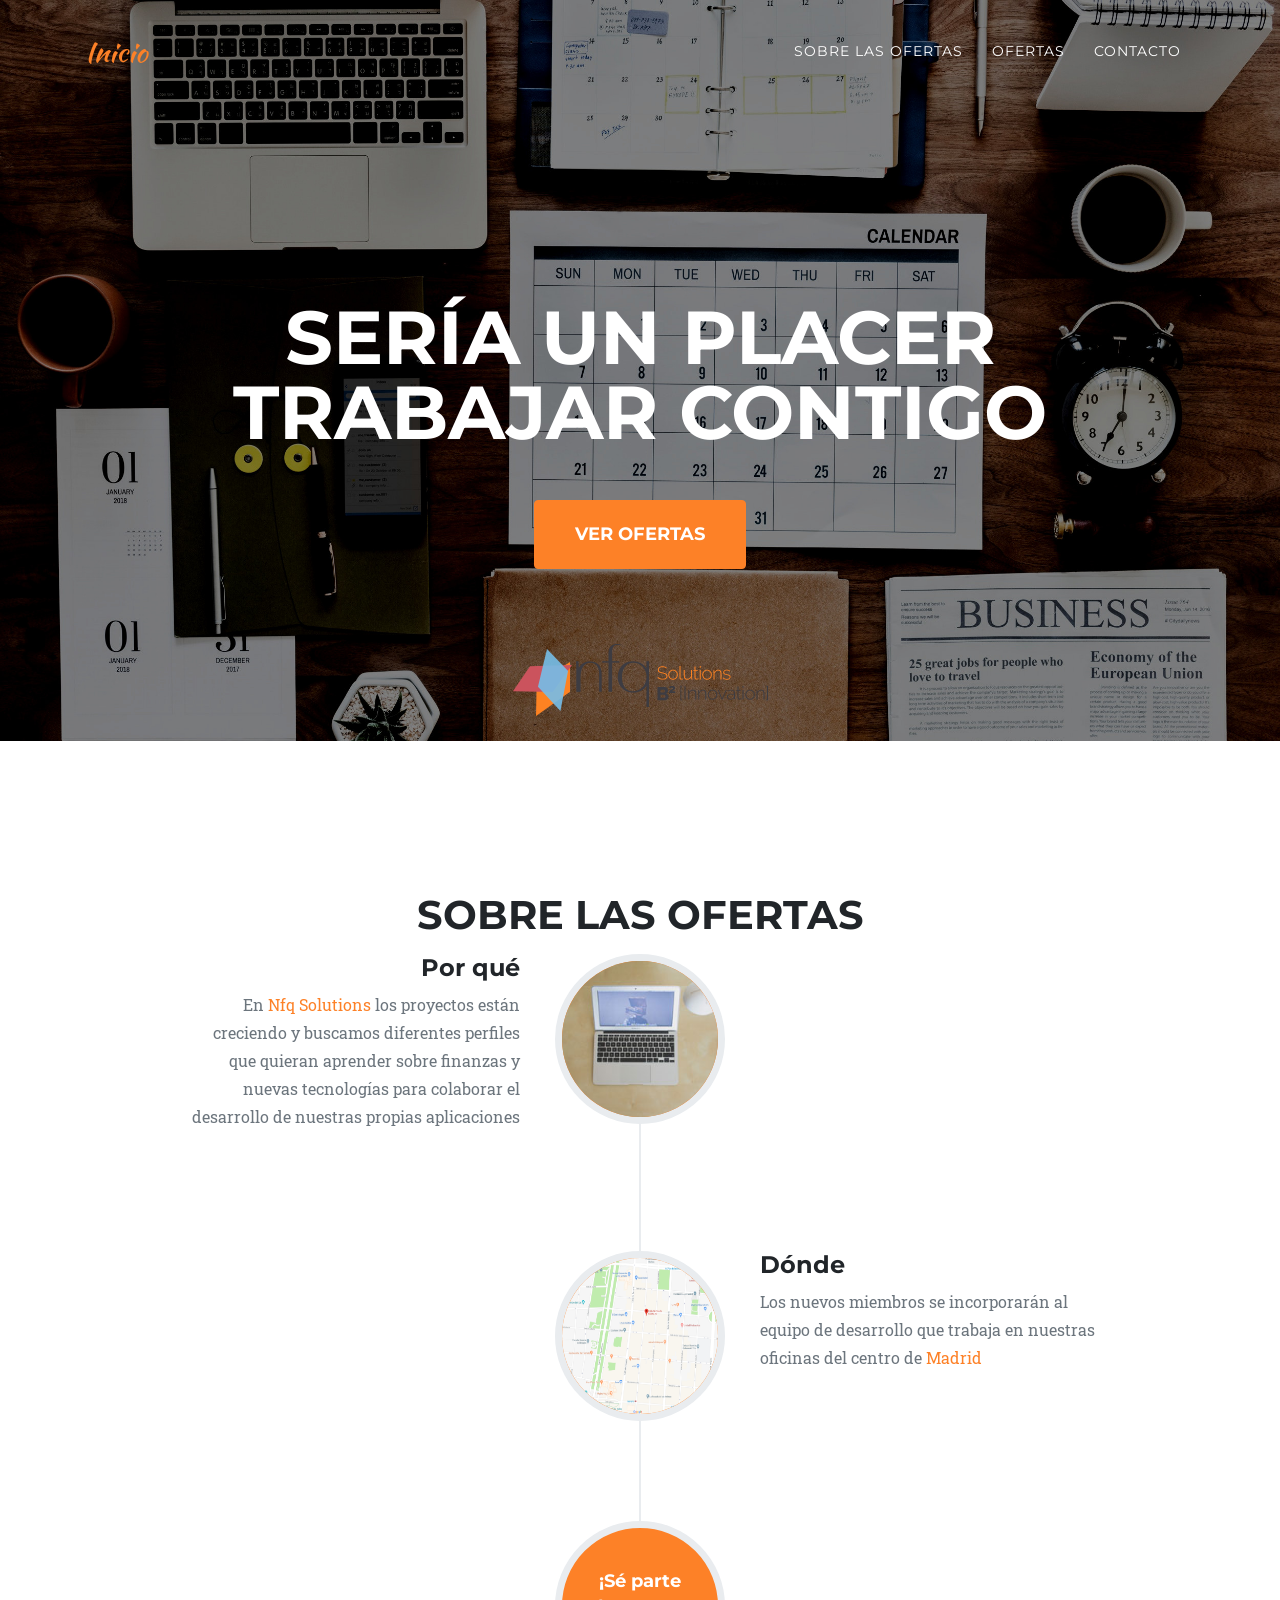
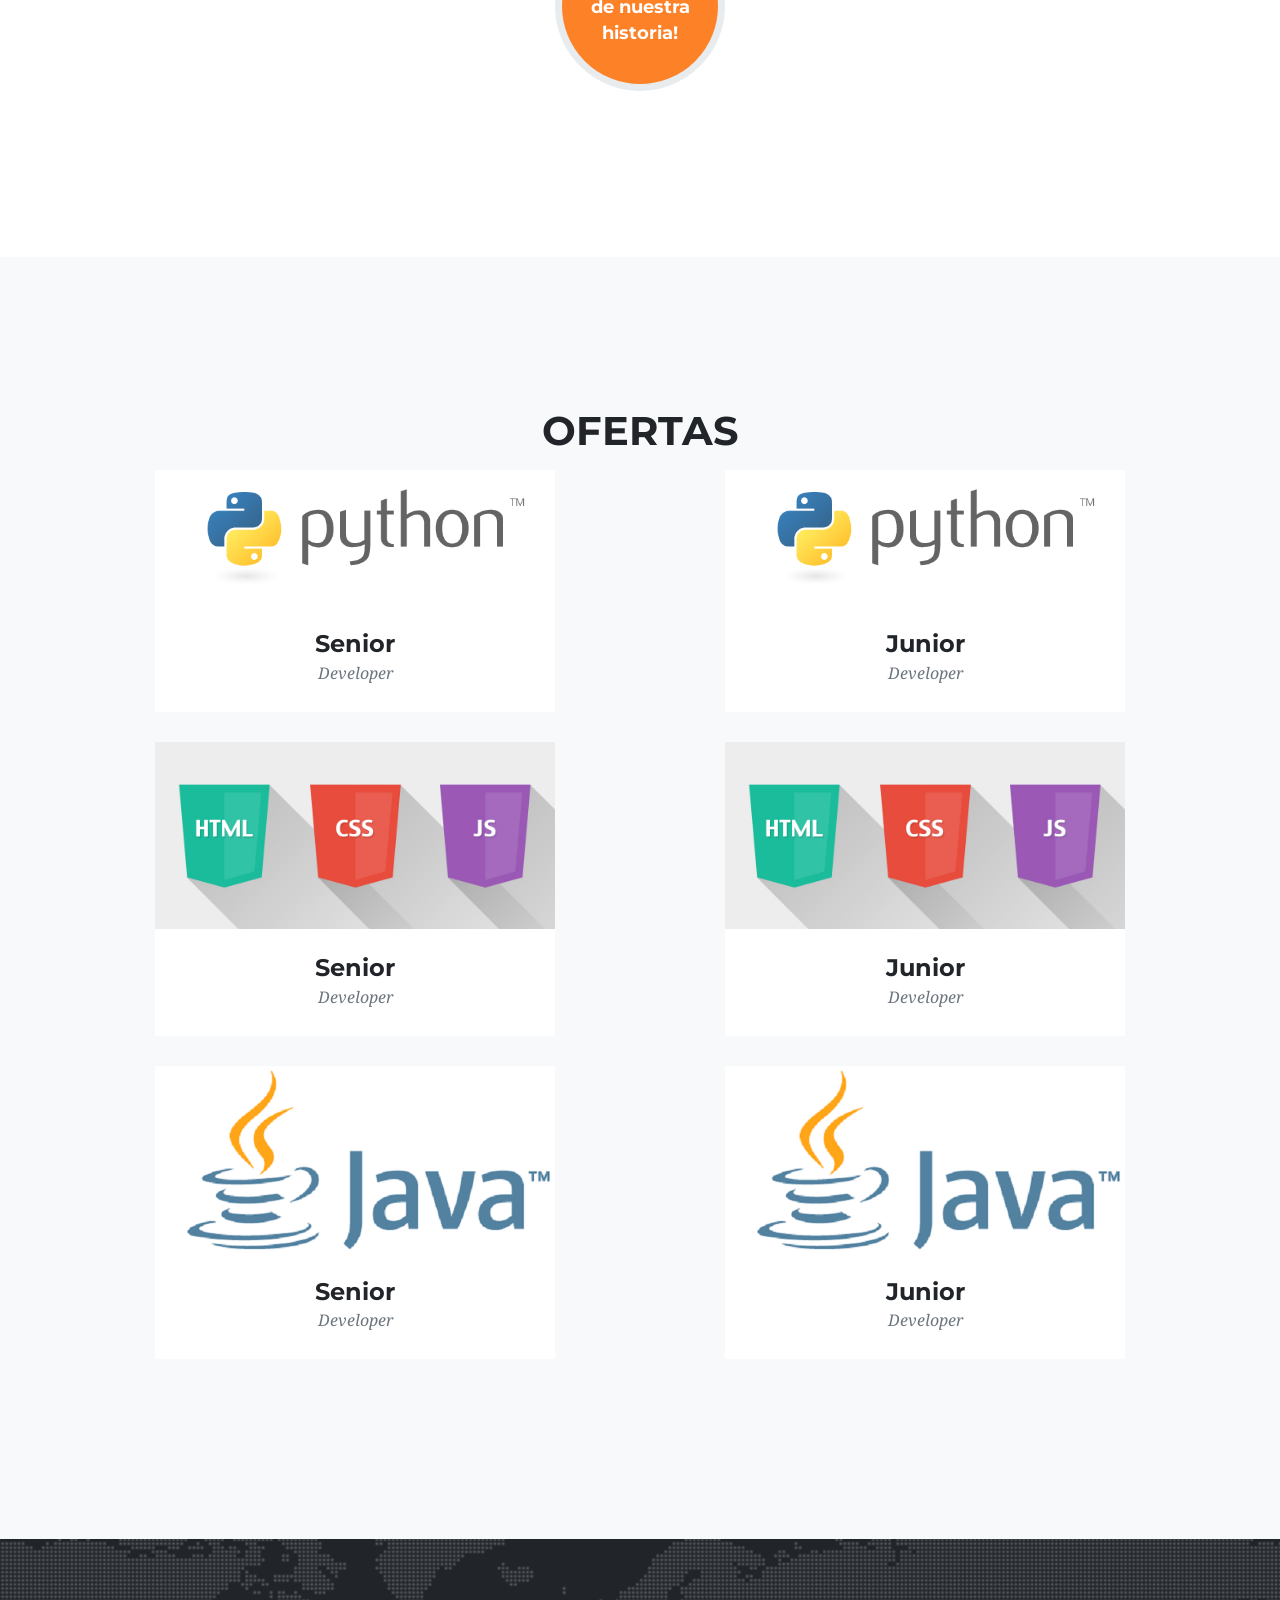
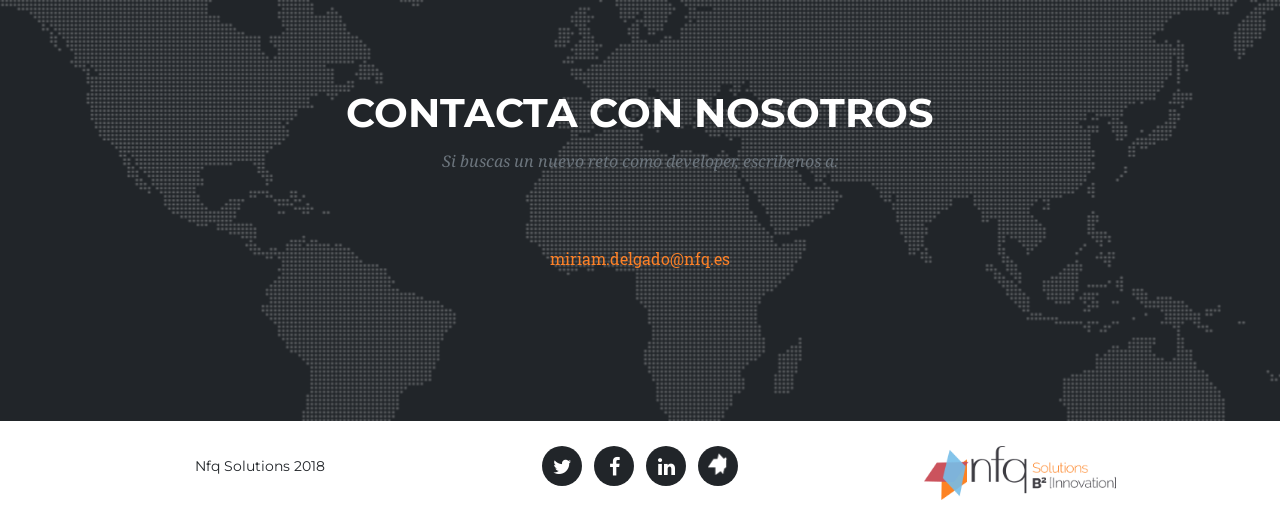
==== commit 3857041d: "Add Nfq styles" ====
--- a/index2.html
+++ b/index2.html
@@ -23,6 +23,8 @@
     <!-- Custom styles for this template -->
     <link href="css/agency.min.css" rel="stylesheet">
 
+    <link rel="shortcut icon" href="img/favicon.ico">
+
   </head>
 
   <body id="page-top">
@@ -30,16 +32,17 @@
     <!-- Navigation -->
     <nav class="navbar navbar-expand-lg navbar-dark fixed-top" id="mainNav">
       <div class="container">
-        <a class="navbar-brand js-scroll-trigger" href="#page-top">Home</a>
+        <a class="navbar-brand js-scroll-trigger" href="#page-top">Inicio</a>
         <button class="navbar-toggler navbar-toggler-right" type="button" data-toggle="collapse"
-                data-target="#navbarResponsive" aria-controls="navbarResponsive" aria-expanded="false" aria-label="Toggle navigation">
+                data-target="#navbarResponsive" aria-controls="navbarResponsive" aria-expanded="false"
+                aria-label="Toggle navigation">
           Menu
           <i class="fa fa-bars"></i>
         </button>
         <div class="collapse navbar-collapse" id="navbarResponsive">
           <ul class="navbar-nav text-uppercase ml-auto">
             <li class="nav-item">
-              <a class="nav-link js-scroll-trigger" href="#about">About</a>
+              <a class="nav-link js-scroll-trigger" href="#about">Sobre las ofertas</a>
             </li>
             <li class="nav-item">
               <a class="nav-link js-scroll-trigger" href="#portfolio">Ofertas</a>
@@ -56,10 +59,12 @@
     <header class="masthead">
       <div class="container">
         <div class="intro-text">
-          <div class="intro-lead-in">Bienvenido!</div>
           <div class="intro-heading text-uppercase">Sería un placer trabajar contigo</div>
-          <a class="btn btn-primary btn-xl text-uppercase js-scroll-trigger" href="#services">Ver ofertas</a>
-        </div>
+          <a class="btn btn-primary btn-xl text-uppercase js-scroll-trigger" href="#portfolio">Ver ofertas</a>
+        </div>
+        <footer>
+          <img src="img/solutions-logo.png" alt="Nfq Solutions">
+        </footer>
       </div>
     </header>
 
@@ -68,7 +73,7 @@
       <div class="container">
         <div class="row">
           <div class="col-lg-12 text-center">
-            <h2 class="section-heading text-uppercase">About</h2>
+            <h2 class="section-heading text-uppercase">Sobre las ofertas</h2>
           </div>
         </div>
         <div class="row">
@@ -84,7 +89,7 @@
                   </div>
                   <div class="timeline-body">
                     <p class="text-muted">
-                      En <a target="_blank" href="http://nfq.es/solutions/">NFQ Solutions</a> los proyectos están
+                      En <a target="_blank" href="http://nfq.es/solutions/">Nfq Solutions</a> los proyectos están
                       creciendo y buscamos diferentes perfiles que quieran aprender sobre finanzas y nuevas tecnologías
                       para colaborar el desarrollo de nuestras propias aplicaciones
                     </p>
@@ -111,7 +116,7 @@
               </li>
               <li class="timeline-inverted">
                 <div class="timeline-image">
-                  <h4>Sé parte
+                  <h4>¡Sé parte
                     <br>de nuestra
                     <br>historia!</h4>
                 </div>
@@ -132,7 +137,7 @@
         </div>
         <div class="row">
           <div class="col-md-6 col-sm-6 portfolio-item">
-            <a class="portfolio-link" data-toggle="modal" href="#portfolioModal1">
+            <a class="portfolio-link" data-toggle="modal" href="#pythonSenior">
               <div class="portfolio-hover">
                 <div class="portfolio-hover-content">
                   <i class="fa fa-plus fa-3x"></i>
@@ -146,7 +151,7 @@
             </div>
           </div>
           <div class="col-md-6 col-sm-6 portfolio-item">
-            <a class="portfolio-link" data-toggle="modal" href="#portfolioModal2">
+            <a class="portfolio-link" data-toggle="modal" href="#pythonJunior">
               <div class="portfolio-hover">
                 <div class="portfolio-hover-content">
                   <i class="fa fa-plus fa-3x"></i>
@@ -188,7 +193,7 @@
             </div>
           </div>
           <div class="col-md-6 col-sm-6 portfolio-item">
-            <a class="portfolio-link" data-toggle="modal" href="#portfolioModal5">
+            <a class="portfolio-link" data-toggle="modal" href="#javaSenior">
               <div class="portfolio-hover">
                 <div class="portfolio-hover-content">
                   <i class="fa fa-plus fa-3x"></i>
@@ -202,7 +207,7 @@
             </div>
           </div>
           <div class="col-md-6 col-sm-6 portfolio-item">
-            <a class="portfolio-link" data-toggle="modal" href="#portfolioModal6">
+            <a class="portfolio-link" data-toggle="modal" href="#javaJunior">
               <div class="portfolio-hover">
                 <div class="portfolio-hover-content">
                   <i class="fa fa-plus fa-3x"></i>
@@ -226,7 +231,9 @@
           <div class="col-lg-12 text-center">
             <h2 class="section-heading text-uppercase">Contacta con nosotros</h2>
             <h3 class="section-subheading text-muted">Si buscas un nuevo reto como developer, escribenos a: </h3>
-            <a href="mailto:miriam.delgado@nfq.es?Subject=Manfre" target="_top">miriam.delgado@nfq.es</a>
+            <a href="mailto:miriam.delgado@nfq.es?Subject=Trabajar en Nfq Solutions" target="_top">
+              miriam.delgado@nfq.es
+            </a>
           </div>
         </div>
       </div>
@@ -237,29 +244,34 @@
       <div class="container">
         <div class="row">
           <div class="col-md-4">
-            <span class="copyright">NFQ Solutions 2018</span>
+            <span class="copyright">Nfq Solutions 2018</span>
           </div>
           <div class="col-md-4">
             <ul class="list-inline social-buttons">
               <li class="list-inline-item">
-                <a href="#">
+                <a href="https://twitter.com/NfqAdvisory" target="_blank">
                   <i class="fa fa-twitter"></i>
                 </a>
               </li>
               <li class="list-inline-item">
-                <a href="#">
+                <a href="https://www.facebook.com/NfqAdvisory/" target="_blank">
                   <i class="fa fa-facebook"></i>
                 </a>
               </li>
               <li class="list-inline-item">
-                <a href="#">
+                <a href="https://www.linkedin.com/company/nfoque-advisory-services" target="_blank">
                   <i class="fa fa-linkedin"></i>
                 </a>
               </li>
+              <li class="list-inline-item">
+                <a href="http://nfq.es/solutions/" target="_blank">
+                  <img src="img/nfq-aspas-blancas.png" alt="" width="55%" style="margin-top: -8px">
+                </a>
+              </li>
             </ul>
           </div>
           <div class="col-md-4">
-
+            <img src="img/solutions-logo.png" alt="Nfq Solutions" width="55%">
           </div>
         </div>
       </div>
@@ -268,7 +280,7 @@
     <!-- Portfolio Modals -->
 
     <!-- Modal 1 -->
-    <div class="portfolio-modal modal fade" id="portfolioModal1" tabindex="-1" role="dialog" aria-hidden="true">
+    <div class="portfolio-modal modal fade" id="pythonSenior" tabindex="-1" role="dialog" aria-hidden="true">
       <div class="modal-dialog">
         <div class="modal-content">
           <div class="close-modal" data-dismiss="modal">
@@ -298,10 +310,11 @@
                     Conocimientos que valoraremos:
                   </p>
                   <ul class="list-inline" style="text-align: left">
-                    <li>NumPy</li>
+                    <li>ScyPy: NumPy y pandas</li>
                     <li>ZeroMQ/ActiveMQ</li>
                     <li>pandas</li>
                     <li>Boto 3</li>
+                    <li>Tornado</li>
                     <li>Linux</li>
                     <li>Manejo con entornos de integración contínua</li>
                   </ul>
@@ -309,7 +322,7 @@
                     Qué ofrecemos:
                   </p>
                   <ul class="list-inline" style="text-align: left">
-                    <li>Salario de <b>28k€ – 41k€</b> según la experiencia</li>
+                    <li>Salario de <b>28k – 41k€</b> según la experiencia</li>
                     <li>Bonos por objetivos</li>
                     <li>Retribución flexible</li>
                     <li>Formación financiada obligatoria</li>
@@ -321,18 +334,23 @@
                   </p>
                   <p style="text-align: left">
                     Si estás interesado, escribenos a
-                    <a href="mailto:miriam.delgado@nfq.es?Subject=OfertaManfre" target="_top">miriam.delgado@nfq.es</a>
-                  </p>
-                </div>
-              </div>
-            </div>
+                    <a href="mailto:miriam.delgado@nfq.es?Subject=Oferta Python Senior Developer" target="_top">
+                      miriam.delgado@nfq.es
+                    </a>
+                  </p>
+                </div>
+              </div>
+            </div>
+            <footer>
+              <img src="img/solutions-logo.png" alt="Nfq Solutions">
+            </footer>
           </div>
         </div>
       </div>
     </div>
 
     <!-- Modal 2 -->
-    <div class="portfolio-modal modal fade" id="portfolioModal2" tabindex="-1" role="dialog" aria-hidden="true">
+    <div class="portfolio-modal modal fade" id="pythonJunior" tabindex="-1" role="dialog" aria-hidden="true">
       <div class="modal-dialog">
         <div class="modal-content">
           <div class="close-modal" data-dismiss="modal">
@@ -353,7 +371,8 @@
                   <p style="text-align: left">
                     El core del software de <b>NFQ Solutions</b> es Python. Está formado por módulos de cálculo
                     financiero con arquitecturas de alto rendimiento, distribuidas y escalables.
-                    Los proyectos se despliegan tanto en modalidad on-premise en nuestros clientes como on-cloud sobre AWS.
+                    Los proyectos se despliegan tanto en modalidad on-premise en los servidores de nuestros clientes
+                    como on-cloud sobre AWS.
                   </p>
                   <p style="text-align: left">
                     Usamos la metodología <b>Scrumban</b> para la gestión de los proyectos y del equipo.
@@ -381,11 +400,16 @@
                   </p>
                   <p style="text-align: left">
                     Si estás interesado, escribenos a
-                    <a href="mailto:miriam.delgado@nfq.es?Subject=OfertaManfre" target="_top">miriam.delgado@nfq.es</a>
-                  </p>
-                </div>
-              </div>
-            </div>
+                    <a href="mailto:miriam.delgado@nfq.es?Subject=Oferta Python Junior Developer" target="_top">
+                      miriam.delgado@nfq.es
+                    </a>
+                  </p>
+                </div>
+              </div>
+            </div>
+            <footer>
+              <img src="img/solutions-logo.png" alt="Nfq Solutions">
+            </footer>
           </div>
         </div>
       </div>
@@ -443,11 +467,16 @@
                   </p>
                   <p style="text-align: left">
                     Si estás interesado, escribenos a
-                    <a href="mailto:miriam.delgado@nfq.es?Subject=OfertaManfre" target="_top">miriam.delgado@nfq.es</a>
-                  </p>
-                </div>
-              </div>
-            </div>
+                    <a href="mailto:miriam.delgado@nfq.es?Subject=Oferta Front-End Senior Developer" target="_top">
+                      miriam.delgado@nfq.es
+                    </a>
+                  </p>
+                </div>
+              </div>
+            </div>
+            <footer>
+              <img src="img/solutions-logo.png" alt="Nfq Solutions">
+            </footer>
           </div>
         </div>
       </div>
@@ -505,18 +534,23 @@
                   </p>
                   <p style="text-align: left">
                     Si estás interesado, escribenos a
-                    <a href="mailto:miriam.delgado@nfq.es?Subject=OfertaManfre" target="_top">miriam.delgado@nfq.es</a>
-                  </p>
-                </div>
-              </div>
-            </div>
+                    <a href="mailto:miriam.delgado@nfq.es?Subject=Oferta Front-End Junior Developer" target="_top">
+                      miriam.delgado@nfq.es
+                    </a>
+                  </p>
+                </div>
+              </div>
+            </div>
+            <footer>
+              <img src="img/solutions-logo.png" alt="Nfq Solutions">
+            </footer>
           </div>
         </div>
       </div>
     </div>
 
     <!-- Modal 5 -->
-    <div class="portfolio-modal modal fade" id="portfolioModal5" tabindex="-1" role="dialog" aria-hidden="true">
+    <div class="portfolio-modal modal fade" id="javaSenior" tabindex="-1" role="dialog" aria-hidden="true">
       <div class="modal-dialog">
         <div class="modal-content">
           <div class="close-modal" data-dismiss="modal">
@@ -530,31 +564,101 @@
                 <div class="modal-body">
                   <!-- Project Details Go Here -->
                   <h2 class="text-uppercase">JAVA</h2>
-                  <h3>Desarrollador Senior</h3>
+                  <h3>Senior Developer</h3>
                   <p class="item-intro text-muted" style="text-align: left">
                     Descripción:
                   </p>
                   <p style="text-align: left">
-                    Use this area to describe your project. Lorem ipsum dolor sit amet, consectetur adipisicing elit.
-                    Est blanditiis dolorem culpa incidunt minus dignissimos deserunt repellat aperiam quasi sunt officia
-                    expedita beatae cupiditate, maiores repudiandae, nostrum, reiciendis facere nemo!
-                  </p>
-                  <p style="text-align: left">
-                    Lorem ipsum dolor sit amet
+                    En Nfq Solutions desarrollamos software mediante arquitecturas de micro-servicios, distribuido y
+                    escalable. Los módulos clave encargados de orquestar las arquitectura son principalmente Java. Los
+                    proyectos se despliegan tanto en modalidad on-premise en los servidores de nuestros clientes como
+                    on-cloud sobre AWS.
+                  </p>
+                  <p style="text-align: left">
+                    Usamos la metodología Scrumban para la gestión de los proyectos y del equipo.
+                  </p>
+                  <p style="text-align: left">
+                    Buscamos desarrolladores senior con al menos 3 años de experiencia en proyectos Java.
+                  </p>
+                  <p class="item-intro text-muted" style="text-align: left">
+                    Conocimientos que valoraremos:
+                  </p>
+                  <ul class="list-inline" style="text-align: left">
+                    <li>APIs REST: Diseño y desarrollo con Jersey 2</li>
+                    <li>Colas de mensajes: ZeroMQ/ActiveMQ</li>
+                    <li>Serialización: Gson/Jackson</li>
+                    <li>Librerías y herramientas: Maven, Apache Commons, Guava, Lombok Project</li>
+                    <li>Bases de Datos: MongoDB, Redshift, Oracle, H2</li>
+                    <li>Testing: Junit, PowerMock, Postman-Newman</li>
+                    <li>Integración continua: Git/Mercurial, Nexus/Archiva, SonarQube, Jenkins, Docker, AWS.</li>
+                  </ul>
+                  <p class="item-intro text-muted" style="text-align: left">
+                    Qué ofrecemos:
+                  </p>
+                  <ul class="list-inline" style="text-align: left">
+                    <li>Salario de <b>28k – 41k€</b> según la experiencia</li>
+                    <li>Bonos por objetivos</li>
+                    <li>Retribución flexible</li>
+                    <li>Formación financiada obligatoria</li>
+                    <li>Programa de conciliación laboral</li>
+                    <li>Plan de carrera profesional</li>
+                  </ul>
+                  <p class="item-intro text-muted" style="text-align: left">
+                    Contacto:
+                  </p>
+                  <p style="text-align: left">
+                    Si estás interesado, escribenos a
+                    <a href="mailto:miriam.delgado@nfq.es?Subject=Oferta Java Senior Developer" target="_top">
+                      miriam.delgado@nfq.es
+                    </a>
+                  </p>
+                </div>
+              </div>
+            </div>
+            <footer>
+              <img src="img/solutions-logo.png" alt="Nfq Solutions">
+            </footer>
+          </div>
+        </div>
+      </div>
+    </div>
+
+    <!-- Modal 6 -->
+    <div class="portfolio-modal modal fade" id="javaJunior" tabindex="-1" role="dialog" aria-hidden="true">
+      <div class="modal-dialog">
+        <div class="modal-content">
+          <div class="close-modal" data-dismiss="modal">
+            <div class="lr">
+              <div class="rl"></div>
+            </div>
+          </div>
+          <div class="container">
+            <div class="row">
+              <div class="col-lg-8 mx-auto">
+                <div class="modal-body">
+                  <!-- Project Details Go Here -->
+                  <h2 class="text-uppercase">JAVA</h2>
+                  <h3>Junior Developer</h3>
+                  <p class="item-intro text-muted" style="text-align: left">
+                    Descripción:
+                  </p>
+                  <p style="text-align: left">
+                    En Nfq Solutions desarrollamos software mediante arquitecturas de micro-servicios, siempre
+                    distribuido y escalable. Los módulos clave encargados de orquestar las arquitectura son
+                    principalmente Java.
                   </p>
                   <p class="item-intro text-muted" style="text-align: left">
                     Valoraremos que:
                   </p>
-                  <ul class="list-inline" style="text-align: left">
-                    <li>xxx</li>
-                    <li>yyy</li>
-                    <li>zzz</li>
-                  </ul>
+                  <p style="text-align: left">
+                    Al menos 6 meses de formación específica o trabajo en proyectos Java, te manejes con Linux pero
+                    sobre todo que tengas ganas de aprender y crecer en tu carrera profesional como developer.
+                  </p>
                   <p class="item-intro text-muted" style="text-align: left">
                     Qué ofrecemos:
                   </p>
                   <ul class="list-inline" style="text-align: left">
-                    <li>Salario de <b>aak – bbk€</b></li>
+                    <li>Salario de <b>18k – 26k€</b></li>
                     <li>Bonos por objetivos</li>
                     <li>Retribución flexible</li>
                     <li>Formación financiada obligatoria</li>
@@ -567,73 +671,16 @@
                   </p>
                   <p style="text-align: left">
                     Si estás interesado, escribenos a
-                    <a href="mailto:miriam.delgado@nfq.es?Subject=OfertaManfre" target="_top">miriam.delgado@nfq.es</a>
-                  </p>
-                </div>
-              </div>
-            </div>
-          </div>
-        </div>
-      </div>
-    </div>
-
-    <!-- Modal 6 -->
-    <div class="portfolio-modal modal fade" id="portfolioModal6" tabindex="-1" role="dialog" aria-hidden="true">
-      <div class="modal-dialog">
-        <div class="modal-content">
-          <div class="close-modal" data-dismiss="modal">
-            <div class="lr">
-              <div class="rl"></div>
-            </div>
-          </div>
-          <div class="container">
-            <div class="row">
-              <div class="col-lg-8 mx-auto">
-                <div class="modal-body">
-                  <!-- Project Details Go Here -->
-                  <h2 class="text-uppercase">JAVA</h2>
-                  <h3>Desarrollador Junior</h3>
-                  <p class="item-intro text-muted" style="text-align: left">
-                    Descripción:
-                  </p>
-                  <p style="text-align: left">
-                    Use this area to describe your project. Lorem ipsum dolor sit amet, consectetur adipisicing elit.
-                    Est blanditiis dolorem culpa incidunt minus dignissimos deserunt repellat aperiam quasi sunt officia
-                    expedita beatae cupiditate, maiores repudiandae, nostrum, reiciendis facere nemo!
-                  </p>
-                  <p style="text-align: left">
-                    Lorem ipsum dolor sit amet
-                  </p>
-                  <p class="item-intro text-muted" style="text-align: left">
-                    Valoraremos que:
-                  </p>
-                  <ul class="list-inline" style="text-align: left">
-                    <li>xxx</li>
-                    <li>yyy</li>
-                    <li>zzz</li>
-                  </ul>
-                  <p class="item-intro text-muted" style="text-align: left">
-                    Qué ofrecemos:
-                  </p>
-                  <ul class="list-inline" style="text-align: left">
-                    <li>Salario de <b>aak – bbk€</b></li>
-                    <li>Bonos por objetivos</li>
-                    <li>Retribución flexible</li>
-                    <li>Formación financiada obligatoria</li>
-                    <li>Programa de conciliación laboral</li>
-                    <li>Plan de carrera profesional</li>
-                    <li>Trabajar con tecnologías y metodologías modernas</li>
-                  </ul>
-                  <p class="item-intro text-muted" style="text-align: left">
-                    Contacto:
-                  </p>
-                  <p style="text-align: left">
-                    Si estás interesado, escribenos a
-                    <a href="mailto:miriam.delgado@nfq.es?Subject=OfertaManfre" target="_top">miriam.delgado@nfq.es</a>
-                  </p>
-                </div>
-              </div>
-            </div>
+                    <a href="mailto:miriam.delgado@nfq.es?Subject=Oferta Java Junior Developer" target="_top">
+                      miriam.delgado@nfq.es
+                    </a>
+                  </p>
+                </div>
+              </div>
+            </div>
+            <footer>
+              <img src="img/solutions-logo.png" alt="Nfq Solutions">
+            </footer>
           </div>
         </div>
       </div>
--- a/css/agency.min.css
+++ b/css/agency.min.css
@@ -2,4 +2,4 @@
  * Start Bootstrap - Agency v4.1.1 (https://startbootstrap.com/template-overviews/agency)
  * Copyright 2013-2018 Start Bootstrap
  * Licensed under MIT (https://github.com/BlackrockDigital/startbootstrap-agency/blob/master/LICENSE)
- */body{overflow-x:hidden;font-family:'Roboto Slab','Helvetica Neue',Helvetica,Arial,sans-serif}p{line-height:1.75}a{color:#fed136}a:hover{color:#fec503}.text-primary{color:#fed136!important}h1,h2,h3,h4,h5,h6{font-weight:700;font-family:Montserrat,'Helvetica Neue',Helvetica,Arial,sans-serif}section{padding:100px 0}section h2.section-heading{font-size:40px;margin-top:0;margin-bottom:15px}section h3.section-subheading{font-size:16px;font-weight:400;font-style:italic;margin-bottom:75px;text-transform:none;font-family:'Droid Serif','Helvetica Neue',Helvetica,Arial,sans-serif}@media (min-width:768px){section{padding:150px 0}}.btn{font-family:Montserrat,'Helvetica Neue',Helvetica,Arial,sans-serif;font-weight:700}.btn-xl{font-size:18px;padding:20px 40px}.btn-primary{background-color:#fed136;border-color:#fed136}.btn-primary:active,.btn-primary:focus,.btn-primary:hover{background-color:#fec810!important;border-color:#fec810!important;color:#fff}.btn-primary:active,.btn-primary:focus{box-shadow:0 0 0 .2rem rgba(254,209,55,.5)!important}::-moz-selection{background:#fed136;text-shadow:none}::selection{background:#fed136;text-shadow:none}img::selection{background:0 0}img::-moz-selection{background:0 0}#mainNav{background-color:#212529}#mainNav .navbar-toggler{font-size:12px;right:0;padding:13px;text-transform:uppercase;color:#fff;border:0;background-color:#fed136;font-family:Montserrat,'Helvetica Neue',Helvetica,Arial,sans-serif}#mainNav .navbar-brand{color:#fed136;font-family:'Kaushan Script','Helvetica Neue',Helvetica,Arial,cursive}#mainNav .navbar-brand.active,#mainNav .navbar-brand:active,#mainNav .navbar-brand:focus,#mainNav .navbar-brand:hover{color:#fec503}#mainNav .navbar-nav .nav-item .nav-link{font-size:90%;font-weight:400;padding:.75em 0;letter-spacing:1px;color:#fff;font-family:Montserrat,'Helvetica Neue',Helvetica,Arial,sans-serif}#mainNav .navbar-nav .nav-item .nav-link.active,#mainNav .navbar-nav .nav-item .nav-link:hover{color:#fed136}@media (min-width:992px){#mainNav{padding-top:25px;padding-bottom:25px;-webkit-transition:padding-top .3s,padding-bottom .3s;-moz-transition:padding-top .3s,padding-bottom .3s;transition:padding-top .3s,padding-bottom .3s;border:none;background-color:transparent}#mainNav .navbar-brand{font-size:1.75em;-webkit-transition:all .3s;-moz-transition:all .3s;transition:all .3s}#mainNav .navbar-nav .nav-item .nav-link{padding:1.1em 1em!important}#mainNav.navbar-shrink{padding-top:0;padding-bottom:0;background-color:#212529}#mainNav.navbar-shrink .navbar-brand{font-size:1.25em;padding:12px 0}}header.masthead{text-align:center;color:#fff;background-image:url(../img/alarm-clock-calendar-close-up.jpg);background-repeat:no-repeat;background-attachment:scroll;background-position:center center;-webkit-background-size:cover;-moz-background-size:cover;-o-background-size:cover;background-size:cover}header.masthead .intro-text{padding-top:150px;padding-bottom:100px}header.masthead .intro-text .intro-lead-in{font-size:22px;font-style:italic;line-height:22px;margin-bottom:25px;font-family:'Droid Serif','Helvetica Neue',Helvetica,Arial,sans-serif}header.masthead .intro-text .intro-heading{font-size:50px;font-weight:700;line-height:50px;margin-bottom:25px;font-family:Montserrat,'Helvetica Neue',Helvetica,Arial,sans-serif}@media (min-width:768px){header.masthead .intro-text{padding-top:300px;padding-bottom:200px}header.masthead .intro-text .intro-lead-in{font-size:40px;font-style:italic;line-height:40px;margin-bottom:25px;font-family:'Droid Serif','Helvetica Neue',Helvetica,Arial,sans-serif}header.masthead .intro-text .intro-heading{font-size:75px;font-weight:700;line-height:75px;margin-bottom:50px;font-family:Montserrat,'Helvetica Neue',Helvetica,Arial,sans-serif}}.service-heading{margin:15px 0;text-transform:none}#portfolio .portfolio-item{right:0;margin:0 0 15px}#portfolio .portfolio-item .portfolio-link{position:relative;display:block;max-width:400px;margin:0 auto;cursor:pointer}#portfolio .portfolio-item .portfolio-link .portfolio-hover{position:absolute;width:100%;height:100%;-webkit-transition:all ease .5s;-moz-transition:all ease .5s;transition:all ease .5s;opacity:0;background:rgba(254,209,54,.9)}#portfolio .portfolio-item .portfolio-link .portfolio-hover:hover{opacity:1}#portfolio .portfolio-item .portfolio-link .portfolio-hover .portfolio-hover-content{font-size:20px;position:absolute;top:50%;width:100%;height:20px;margin-top:-12px;text-align:center;color:#fff}#portfolio .portfolio-item .portfolio-link .portfolio-hover .portfolio-hover-content i{margin-top:-12px}#portfolio .portfolio-item .portfolio-link .portfolio-hover .portfolio-hover-content h3,#portfolio .portfolio-item .portfolio-link .portfolio-hover .portfolio-hover-content h4{margin:0}#portfolio .portfolio-item .portfolio-caption{max-width:400px;margin:0 auto;padding:25px;text-align:center;background-color:#fff}#portfolio .portfolio-item .portfolio-caption h4{margin:0;text-transform:none}#portfolio .portfolio-item .portfolio-caption p{font-size:16px;font-style:italic;margin:0;font-family:'Droid Serif','Helvetica Neue',Helvetica,Arial,sans-serif}#portfolio *{z-index:2}@media (min-width:767px){#portfolio .portfolio-item{margin:0 0 30px}}.portfolio-modal{padding-right:0!important}.portfolio-modal .modal-dialog{margin:1rem;max-width:100vw}.portfolio-modal .modal-content{padding:100px 0;text-align:center}.portfolio-modal .modal-content h2{font-size:3em;margin-bottom:15px}.portfolio-modal .modal-content p{margin-bottom:30px}.portfolio-modal .modal-content p.item-intro{font-size:16px;font-style:italic;margin:20px 0 30px;font-family:'Droid Serif','Helvetica Neue',Helvetica,Arial,sans-serif}.portfolio-modal .modal-content ul.list-inline{margin-top:0;margin-bottom:30px}.portfolio-modal .modal-content img{margin-bottom:30px}.portfolio-modal .modal-content button{cursor:pointer}.portfolio-modal .close-modal{position:absolute;top:25px;right:25px;width:75px;height:75px;cursor:pointer;background-color:transparent}.portfolio-modal .close-modal:hover{opacity:.3}.portfolio-modal .close-modal .lr{z-index:1051;width:1px;height:75px;margin-left:35px;-webkit-transform:rotate(45deg);-ms-transform:rotate(45deg);transform:rotate(45deg);background-color:#212529}.portfolio-modal .close-modal .lr .rl{z-index:1052;width:1px;height:75px;-webkit-transform:rotate(90deg);-ms-transform:rotate(90deg);transform:rotate(90deg);background-color:#212529}.timeline{position:relative;padding:0;list-style:none}.timeline:before{position:absolute;top:0;bottom:0;left:40px;width:2px;margin-left:-1.5px;content:'';background-color:#e9ecef}.timeline>li{position:relative;min-height:50px;margin-bottom:50px}.timeline>li:after,.timeline>li:before{display:table;content:' '}.timeline>li:after{clear:both}.timeline>li .timeline-panel{position:relative;float:right;width:100%;padding:0 20px 0 100px;text-align:left}.timeline>li .timeline-panel:before{right:auto;left:-15px;border-right-width:15px;border-left-width:0}.timeline>li .timeline-panel:after{right:auto;left:-14px;border-right-width:14px;border-left-width:0}.timeline>li .timeline-image{position:absolute;z-index:100;left:0;width:80px;height:80px;margin-left:0;text-align:center;color:#fff;border:7px solid #e9ecef;border-radius:100%;background-color:#fed136}.timeline>li .timeline-image h4{font-size:10px;line-height:14px;margin-top:12px}.timeline>li.timeline-inverted>.timeline-panel{float:right;padding:0 20px 0 100px;text-align:left}.timeline>li.timeline-inverted>.timeline-panel:before{right:auto;left:-15px;border-right-width:15px;border-left-width:0}.timeline>li.timeline-inverted>.timeline-panel:after{right:auto;left:-14px;border-right-width:14px;border-left-width:0}.timeline>li:last-child{margin-bottom:0}.timeline .timeline-heading h4{margin-top:0;color:inherit}.timeline .timeline-heading h4.subheading{text-transform:none}.timeline .timeline-body>p,.timeline .timeline-body>ul{margin-bottom:0}@media (min-width:768px){.timeline:before{left:50%}.timeline>li{min-height:100px;margin-bottom:100px}.timeline>li .timeline-panel{float:left;width:41%;padding:0 20px 20px 30px;text-align:right}.timeline>li .timeline-image{left:50%;width:100px;height:100px;margin-left:-50px}.timeline>li .timeline-image h4{font-size:13px;line-height:18px;margin-top:16px}.timeline>li.timeline-inverted>.timeline-panel{float:right;padding:0 30px 20px 20px;text-align:left}}@media (min-width:992px){.timeline>li{min-height:150px}.timeline>li .timeline-panel{padding:0 20px 20px}.timeline>li .timeline-image{width:150px;height:150px;margin-left:-75px}.timeline>li .timeline-image h4{font-size:18px;line-height:26px;margin-top:30px}.timeline>li.timeline-inverted>.timeline-panel{padding:0 20px 20px}}@media (min-width:1200px){.timeline>li{min-height:170px}.timeline>li .timeline-panel{padding:0 20px 20px 100px}.timeline>li .timeline-image{width:170px;height:170px;margin-left:-85px}.timeline>li .timeline-image h4{margin-top:40px}.timeline>li.timeline-inverted>.timeline-panel{padding:0 100px 20px 20px}}.team-member{margin-bottom:50px;text-align:center}.team-member img{width:225px;height:225px;border:7px solid #fff}.team-member h4{margin-top:25px;margin-bottom:0;text-transform:none}.team-member p{margin-top:0}section#contact{background-color:#212529;background-image:url(../img/map-image.png);background-repeat:no-repeat;background-position:center}section#contact .section-heading{color:#fff}section#contact .form-group{margin-bottom:25px}section#contact .form-group input,section#contact .form-group textarea{padding:20px}section#contact .form-group input.form-control{height:auto}section#contact .form-group textarea.form-control{height:248px}section#contact .form-control:focus{border-color:#fed136;box-shadow:none}section#contact ::-webkit-input-placeholder{font-weight:700;color:#ced4da;font-family:Montserrat,'Helvetica Neue',Helvetica,Arial,sans-serif}section#contact :-moz-placeholder{font-weight:700;color:#ced4da;font-family:Montserrat,'Helvetica Neue',Helvetica,Arial,sans-serif}section#contact ::-moz-placeholder{font-weight:700;color:#ced4da;font-family:Montserrat,'Helvetica Neue',Helvetica,Arial,sans-serif}section#contact :-ms-input-placeholder{font-weight:700;color:#ced4da;font-family:Montserrat,'Helvetica Neue',Helvetica,Arial,sans-serif}footer{padding:25px 0;text-align:center}footer span.copyright{font-size:90%;line-height:40px;text-transform:none;font-family:Montserrat,'Helvetica Neue',Helvetica,Arial,sans-serif}footer ul.quicklinks{font-size:90%;line-height:40px;margin-bottom:0;text-transform:none;font-family:Montserrat,'Helvetica Neue',Helvetica,Arial,sans-serif}ul.social-buttons{margin-bottom:0}ul.social-buttons li a{font-size:20px;line-height:40px;display:block;width:40px;height:40px;-webkit-transition:all .3s;-moz-transition:all .3s;transition:all .3s;color:#fff;border-radius:100%;outline:0;background-color:#212529}ul.social-buttons li a:active,ul.social-buttons li a:focus,ul.social-buttons li a:hover{background-color:#fed136}+ */body{overflow-x:hidden;font-family:'Roboto Slab','Helvetica Neue',Helvetica,Arial,sans-serif}p{line-height:1.75}a{color:#fd8127}a:hover{color:#ef6602}.text-primary{color:#fd8127!important}h1,h2,h3,h4,h5,h6{font-weight:700;font-family:Montserrat,'Helvetica Neue',Helvetica,Arial,sans-serif}section{padding:100px 0}section h2.section-heading{font-size:40px;margin-top:0;margin-bottom:15px}section h3.section-subheading{font-size:16px;font-weight:400;font-style:italic;margin-bottom:75px;text-transform:none;font-family:'Droid Serif','Helvetica Neue',Helvetica,Arial,sans-serif}@media (min-width:768px){section{padding:150px 0}}.btn{font-family:Montserrat,'Helvetica Neue',Helvetica,Arial,sans-serif;font-weight:700}.btn-xl{font-size:18px;padding:20px 40px}.btn-primary{background-color:#fd8127;border-color:#fd8127}.btn-primary:active,.btn-primary:focus,.btn-primary:hover{background-color:#fb6b02!important;border-color:#fb6b02!important;color:#fff}.btn-primary:active,.btn-primary:focus{box-shadow:0 0 0 .2rem rgba(253,129,39,.5)!important}::-moz-selection{background:#fd8127;text-shadow:none}::selection{background:#fd8127;text-shadow:none}img::selection{background:0 0}img::-moz-selection{background:0 0}#mainNav{background-color:#212529}#mainNav .navbar-toggler{font-size:12px;right:0;padding:13px;text-transform:uppercase;color:#fff;border:0;background-color:#fd8127;font-family:Montserrat,'Helvetica Neue',Helvetica,Arial,sans-serif}#mainNav .navbar-brand{color:#fd8127;font-family:'Kaushan Script','Helvetica Neue',Helvetica,Arial,cursive}#mainNav .navbar-brand.active,#mainNav .navbar-brand:active,#mainNav .navbar-brand:focus,#mainNav .navbar-brand:hover{color:#ef6602}#mainNav .navbar-nav .nav-item .nav-link{font-size:90%;font-weight:400;padding:.75em 0;letter-spacing:1px;color:#fff;font-family:Montserrat,'Helvetica Neue',Helvetica,Arial,sans-serif}#mainNav .navbar-nav .nav-item .nav-link.active,#mainNav .navbar-nav .nav-item .nav-link:hover{color:#fd8127}@media (min-width:992px){#mainNav{padding-top:25px;padding-bottom:25px;-webkit-transition:padding-top .3s,padding-bottom .3s;-moz-transition:padding-top .3s,padding-bottom .3s;transition:padding-top .3s,padding-bottom .3s;border:none;background-color:transparent}#mainNav .navbar-brand{font-size:1.75em;-webkit-transition:all .3s;-moz-transition:all .3s;transition:all .3s}#mainNav .navbar-nav .nav-item .nav-link{padding:1.1em 1em!important}#mainNav.navbar-shrink{padding-top:0;padding-bottom:0;background-color:#212529}#mainNav.navbar-shrink .navbar-brand{font-size:1.25em;padding:12px 0}}header.masthead{text-align:center;color:#fff;background-image:url(../img/alarm-clock-calendar-close-up.jpg);background-repeat:no-repeat;background-attachment:scroll;background-position:center center;-webkit-background-size:cover;-moz-background-size:cover;-o-background-size:cover;background-size:cover}header.masthead .intro-text{padding-top:150px;padding-bottom:100px}header.masthead .intro-text .intro-lead-in{font-size:22px;font-style:italic;line-height:22px;margin-bottom:25px;font-family:'Droid Serif','Helvetica Neue',Helvetica,Arial,sans-serif}header.masthead .intro-text .intro-heading{font-size:50px;font-weight:700;line-height:50px;margin-bottom:25px;font-family:Montserrat,'Helvetica Neue',Helvetica,Arial,sans-serif}@media (min-width:768px){header.masthead .intro-text{padding-top:300px;padding-bottom:50px}header.masthead .intro-text .intro-lead-in{font-size:40px;font-style:italic;line-height:40px;margin-bottom:25px;font-family:'Droid Serif','Helvetica Neue',Helvetica,Arial,sans-serif}header.masthead .intro-text .intro-heading{font-size:75px;font-weight:700;line-height:75px;margin-bottom:50px;font-family:Montserrat,'Helvetica Neue',Helvetica,Arial,sans-serif}}.service-heading{margin:15px 0;text-transform:none}#portfolio .portfolio-item{right:0;margin:0 0 15px}#portfolio .portfolio-item .portfolio-link{position:relative;display:block;max-width:400px;margin:0 auto;cursor:pointer}#portfolio .portfolio-item .portfolio-link .portfolio-hover{position:absolute;width:100%;height:100%;-webkit-transition:all ease .5s;-moz-transition:all ease .5s;transition:all ease .5s;opacity:0;background:rgba(253,129,39,.9)}#portfolio .portfolio-item .portfolio-link .portfolio-hover:hover{opacity:1}#portfolio .portfolio-item .portfolio-link .portfolio-hover .portfolio-hover-content{font-size:20px;position:absolute;top:50%;width:100%;height:20px;margin-top:-12px;text-align:center;color:#fff}#portfolio .portfolio-item .portfolio-link .portfolio-hover .portfolio-hover-content i{margin-top:-12px}#portfolio .portfolio-item .portfolio-link .portfolio-hover .portfolio-hover-content h3,#portfolio .portfolio-item .portfolio-link .portfolio-hover .portfolio-hover-content h4{margin:0}#portfolio .portfolio-item .portfolio-caption{max-width:400px;margin:0 auto;padding:25px;text-align:center;background-color:#fff}#portfolio .portfolio-item .portfolio-caption h4{margin:0;text-transform:none}#portfolio .portfolio-item .portfolio-caption p{font-size:16px;font-style:italic;margin:0;font-family:'Droid Serif','Helvetica Neue',Helvetica,Arial,sans-serif}#portfolio *{z-index:2}@media (min-width:767px){#portfolio .portfolio-item{margin:0 0 30px}}.portfolio-modal{padding-right:0!important}.portfolio-modal .modal-dialog{margin:1rem;max-width:100vw}.portfolio-modal .modal-content{padding:100px 0;text-align:center}.portfolio-modal .modal-content h2{font-size:3em;margin-bottom:15px}.portfolio-modal .modal-content p{margin-bottom:30px}.portfolio-modal .modal-content p.item-intro{font-size:16px;font-style:italic;margin:20px 0 10px;font-family:'Droid Serif','Helvetica Neue',Helvetica,Arial,sans-serif}.portfolio-modal .modal-content ul.list-inline{margin-top:0;margin-bottom:30px}.portfolio-modal .modal-content img{margin-bottom:30px}.portfolio-modal .modal-content button{cursor:pointer}.portfolio-modal .close-modal{position:absolute;top:25px;right:25px;width:75px;height:75px;cursor:pointer;background-color:transparent}.portfolio-modal .close-modal:hover{opacity:.3}.portfolio-modal .close-modal .lr{z-index:1051;width:1px;height:75px;margin-left:35px;-webkit-transform:rotate(45deg);-ms-transform:rotate(45deg);transform:rotate(45deg);background-color:#212529}.portfolio-modal .close-modal .lr .rl{z-index:1052;width:1px;height:75px;-webkit-transform:rotate(90deg);-ms-transform:rotate(90deg);transform:rotate(90deg);background-color:#212529}.timeline{position:relative;padding:0;list-style:none}.timeline:before{position:absolute;top:0;bottom:0;left:40px;width:2px;margin-left:-1.5px;content:'';background-color:#e9ecef}.timeline>li{position:relative;min-height:50px;margin-bottom:50px}.timeline>li:after,.timeline>li:before{display:table;content:' '}.timeline>li:after{clear:both}.timeline>li .timeline-panel{position:relative;float:right;width:100%;padding:0 20px 0 100px;text-align:left}.timeline>li .timeline-panel:before{right:auto;left:-15px;border-right-width:15px;border-left-width:0}.timeline>li .timeline-panel:after{right:auto;left:-14px;border-right-width:14px;border-left-width:0}.timeline>li .timeline-image{position:absolute;z-index:100;left:0;width:80px;height:80px;margin-left:0;text-align:center;color:#fff;border:7px solid #e9ecef;border-radius:100%;background-color:#fd8127}.timeline>li .timeline-image h4{font-size:10px;line-height:14px;margin-top:12px}.timeline>li.timeline-inverted>.timeline-panel{float:right;padding:0 20px 0 100px;text-align:left}.timeline>li.timeline-inverted>.timeline-panel:before{right:auto;left:-15px;border-right-width:15px;border-left-width:0}.timeline>li.timeline-inverted>.timeline-panel:after{right:auto;left:-14px;border-right-width:14px;border-left-width:0}.timeline>li:last-child{margin-bottom:0}.timeline .timeline-heading h4{margin-top:0;color:inherit}.timeline .timeline-heading h4.subheading{text-transform:none}.timeline .timeline-body>p,.timeline .timeline-body>ul{margin-bottom:0}@media (min-width:768px){.timeline:before{left:50%}.timeline>li{min-height:100px;margin-bottom:100px}.timeline>li .timeline-panel{float:left;width:41%;padding:0 20px 20px 30px;text-align:right}.timeline>li .timeline-image{left:50%;width:100px;height:100px;margin-left:-50px}.timeline>li .timeline-image h4{font-size:13px;line-height:18px;margin-top:16px}.timeline>li.timeline-inverted>.timeline-panel{float:right;padding:0 30px 20px 20px;text-align:left}}@media (min-width:992px){.timeline>li{min-height:150px}.timeline>li .timeline-panel{padding:0 20px 20px}.timeline>li .timeline-image{width:150px;height:150px;margin-left:-75px}.timeline>li .timeline-image h4{font-size:18px;line-height:26px;margin-top:30px}.timeline>li.timeline-inverted>.timeline-panel{padding:0 20px 20px}}@media (min-width:1200px){.timeline>li{min-height:170px}.timeline>li .timeline-panel{padding:0 20px 20px 100px}.timeline>li .timeline-image{width:170px;height:170px;margin-left:-85px}.timeline>li .timeline-image h4{margin-top:40px}.timeline>li.timeline-inverted>.timeline-panel{padding:0 100px 20px 20px}}.team-member{margin-bottom:50px;text-align:center}.team-member img{width:225px;height:225px;border:7px solid #fff}.team-member h4{margin-top:25px;margin-bottom:0;text-transform:none}.team-member p{margin-top:0}section#contact{background-color:#212529;background-image:url(../img/map-image.png);background-repeat:no-repeat;background-position:center}section#contact .section-heading{color:#fff}section#contact .form-group{margin-bottom:25px}section#contact .form-group input,section#contact .form-group textarea{padding:20px}section#contact .form-group input.form-control{height:auto}section#contact .form-group textarea.form-control{height:248px}section#contact .form-control:focus{border-color:#fd8127;box-shadow:none}section#contact ::-webkit-input-placeholder{font-weight:700;color:#ced4da;font-family:Montserrat,'Helvetica Neue',Helvetica,Arial,sans-serif}section#contact :-moz-placeholder{font-weight:700;color:#ced4da;font-family:Montserrat,'Helvetica Neue',Helvetica,Arial,sans-serif}section#contact ::-moz-placeholder{font-weight:700;color:#ced4da;font-family:Montserrat,'Helvetica Neue',Helvetica,Arial,sans-serif}section#contact :-ms-input-placeholder{font-weight:700;color:#ced4da;font-family:Montserrat,'Helvetica Neue',Helvetica,Arial,sans-serif}footer{padding:25px 0;text-align:center}footer span.copyright{font-size:90%;line-height:40px;text-transform:none;font-family:Montserrat,'Helvetica Neue',Helvetica,Arial,sans-serif}footer ul.quicklinks{font-size:90%;line-height:40px;margin-bottom:0;text-transform:none;font-family:Montserrat,'Helvetica Neue',Helvetica,Arial,sans-serif}ul.social-buttons{margin-bottom:0}ul.social-buttons li a{font-size:20px;line-height:40px;display:block;width:40px;height:40px;-webkit-transition:all .3s;-moz-transition:all .3s;transition:all .3s;color:#fff;border-radius:100%;outline:0;background-color:#212529}ul.social-buttons li a:active,ul.social-buttons li a:focus,ul.social-buttons li a:hover{background-color:#fd8127}
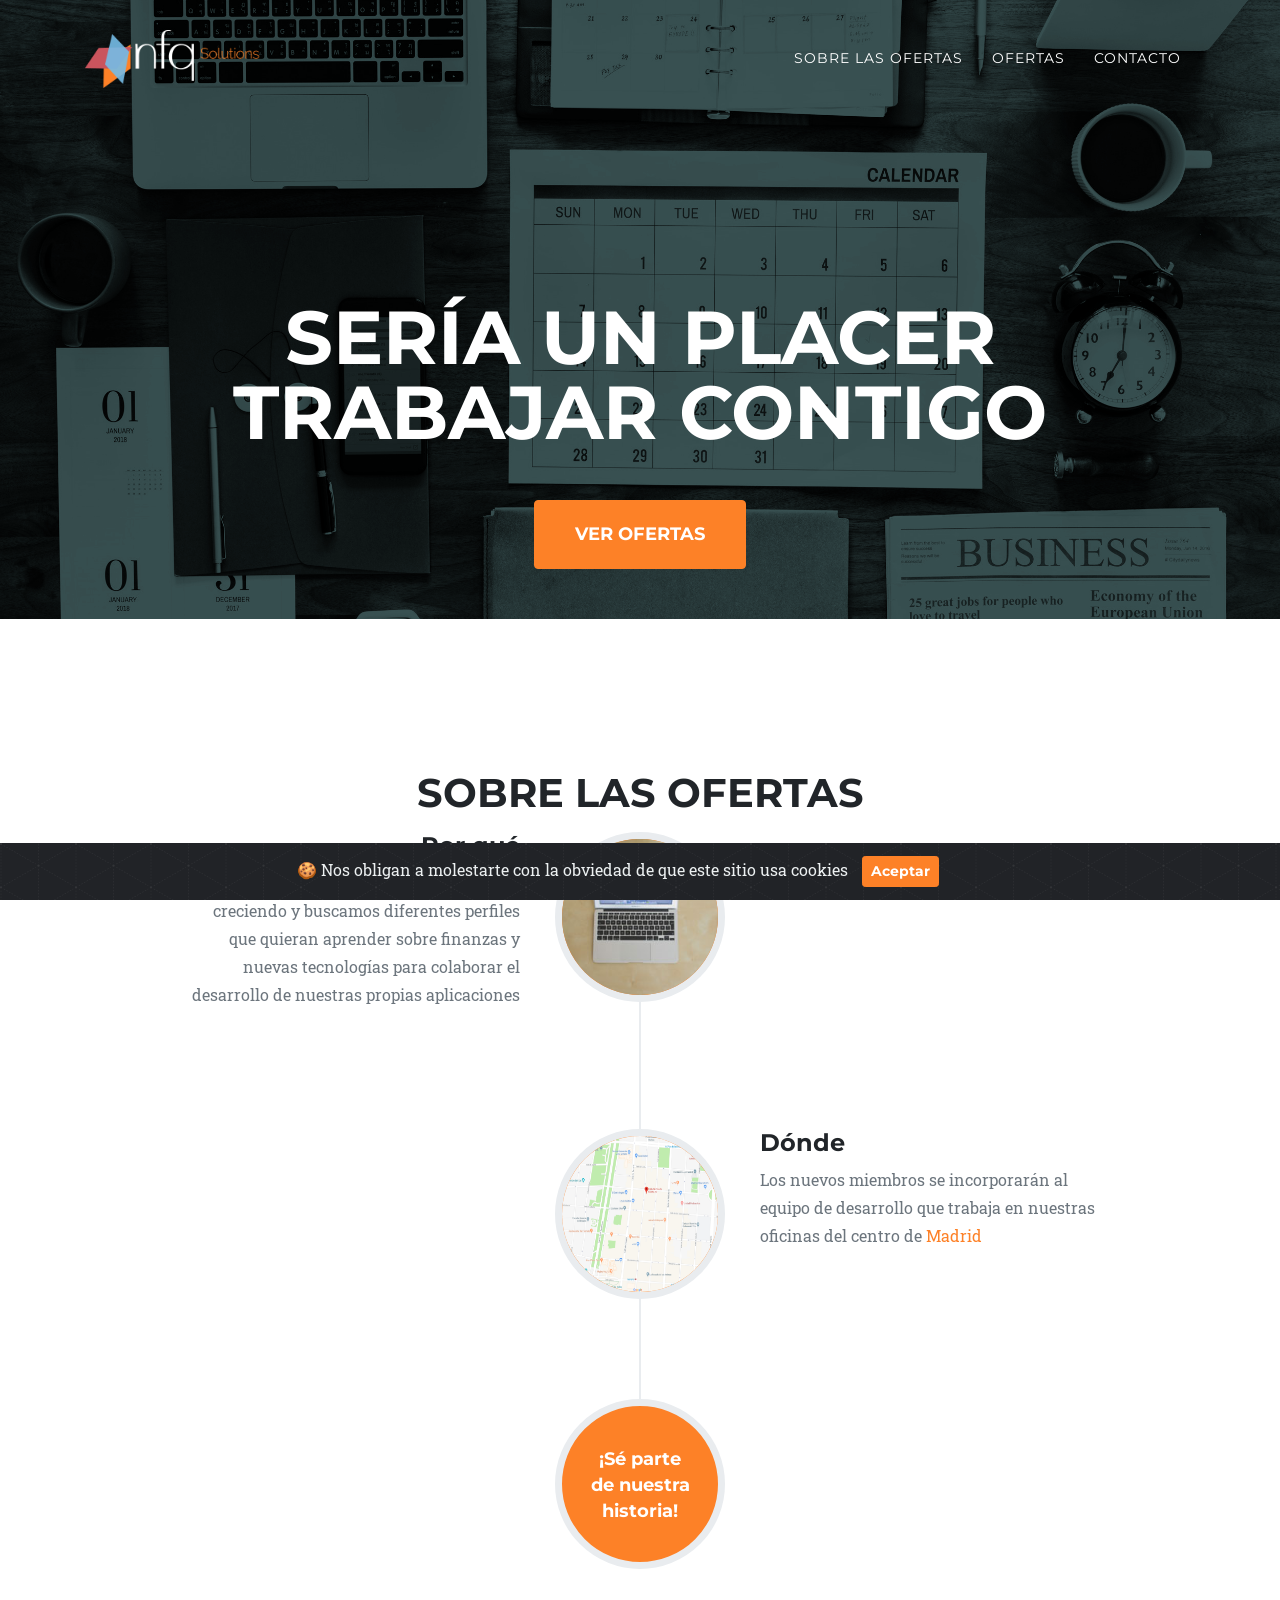
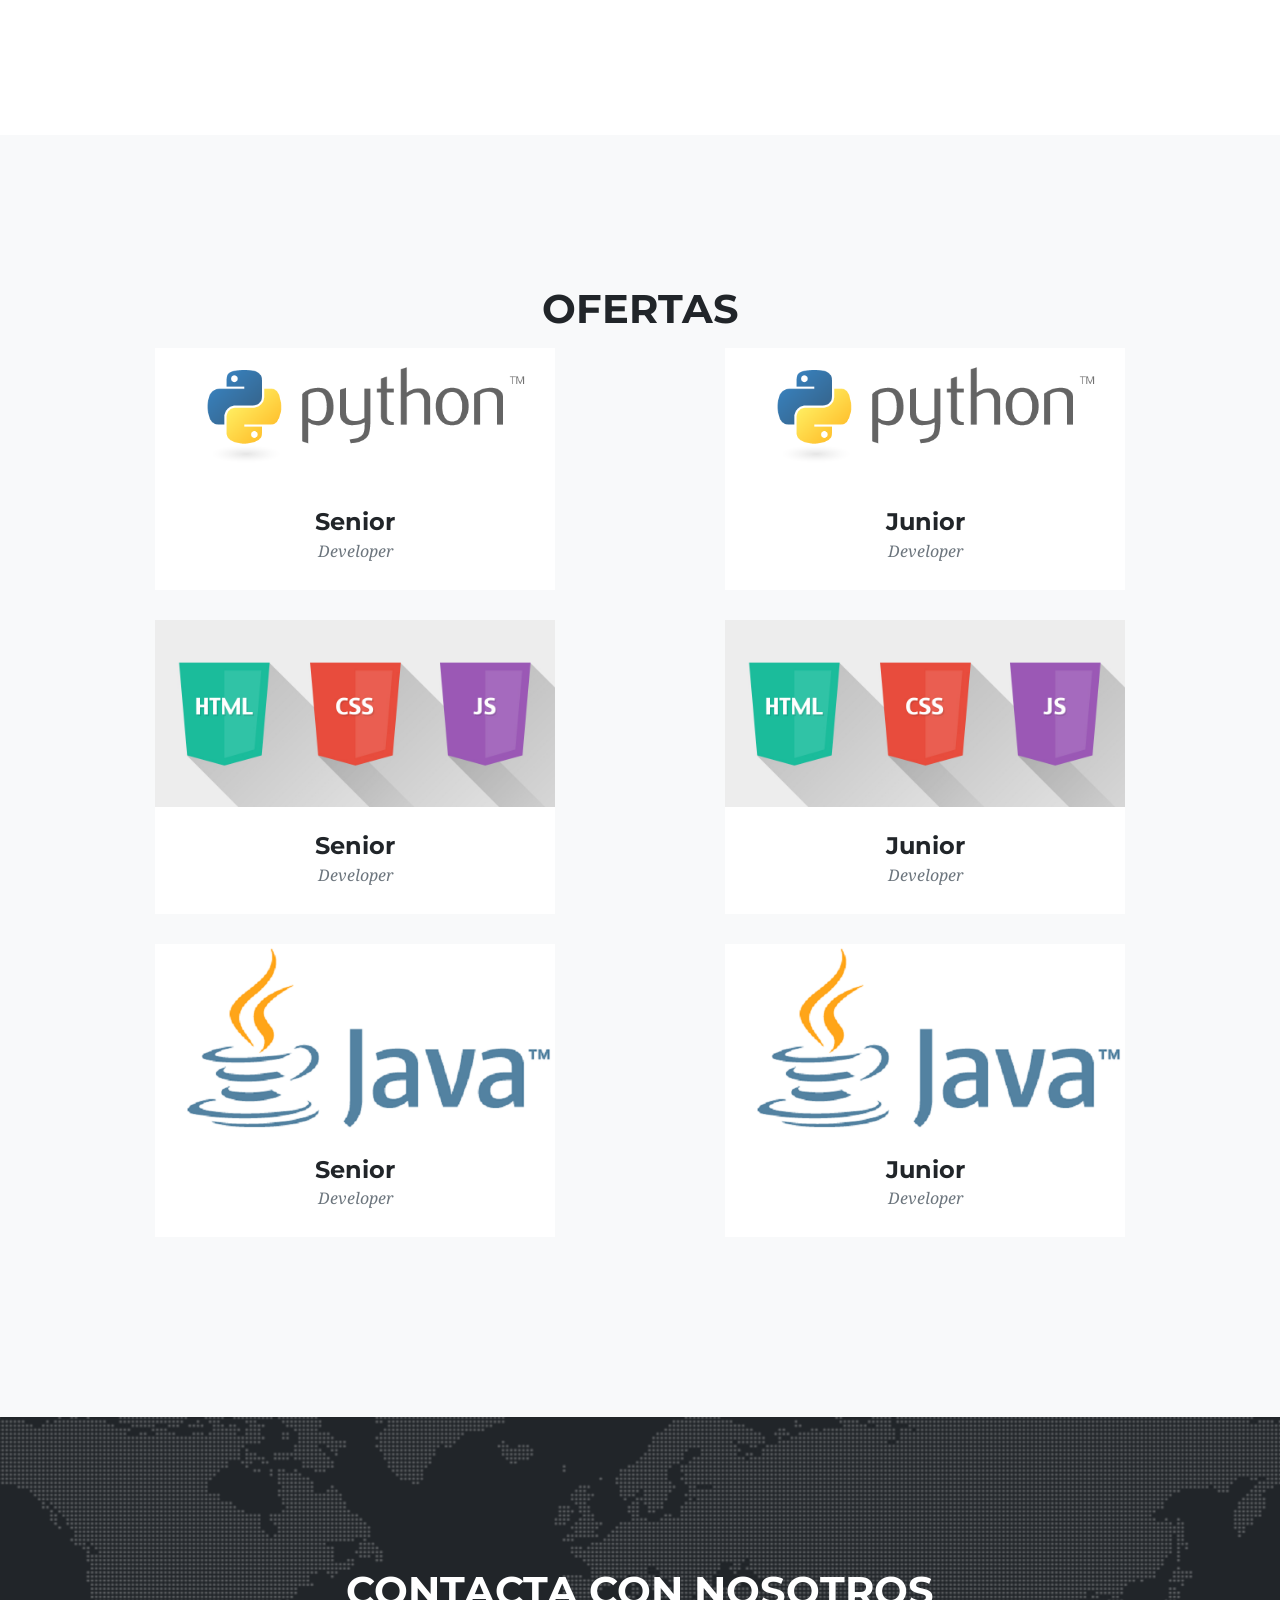
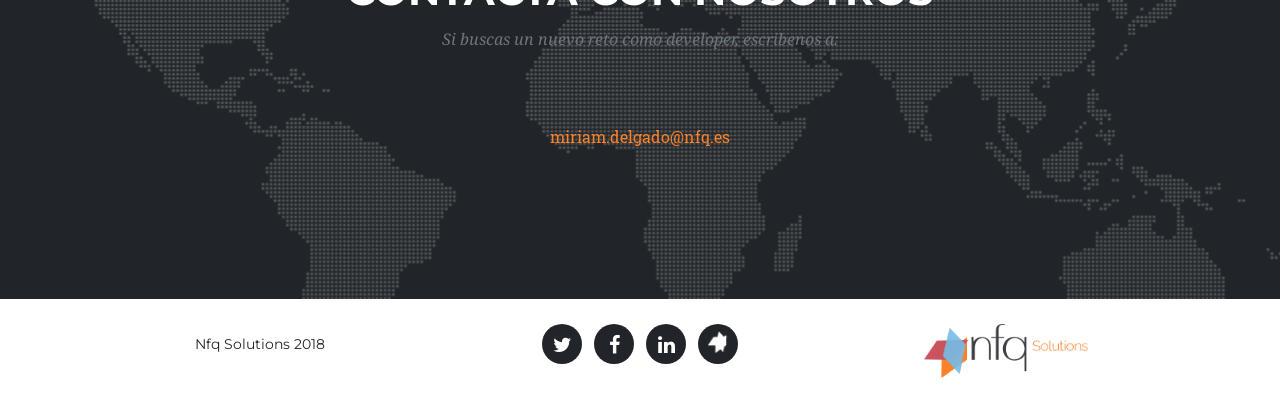
==== commit fafad2f5: "New texts. Social sharing. Google Analytics. Cookies" ====
--- a/index2.html
+++ b/index2.html
@@ -23,6 +23,13 @@
     <!-- Custom styles for this template -->
     <link href="css/agency.min.css" rel="stylesheet">
 
+    <!-- cookiealert.css -->
+    <link rel="stylesheet" href="css/cookiealert.min.css">
+
+    <!-- Share social media -->
+    <link rel="stylesheet" type="text/css" href="vendor/jssocials/jssocials.css" />
+    <link rel="stylesheet" type="text/css" href="vendor/jssocials/jssocials-theme-flat.css" />
+
     <link rel="shortcut icon" href="img/favicon.ico">
 
   </head>
@@ -32,7 +39,9 @@
     <!-- Navigation -->
     <nav class="navbar navbar-expand-lg navbar-dark fixed-top" id="mainNav">
       <div class="container">
-        <a class="navbar-brand js-scroll-trigger" href="#page-top">Inicio</a>
+        <a class="navbar-brand js-scroll-trigger" href="#page-top">
+          <img src="img/solutions-logo-blanco.png" alt="Inicio" style="max-width: 80%">
+        </a>
         <button class="navbar-toggler navbar-toggler-right" type="button" data-toggle="collapse"
                 data-target="#navbarResponsive" aria-controls="navbarResponsive" aria-expanded="false"
                 aria-label="Toggle navigation">
@@ -62,9 +71,6 @@
           <div class="intro-heading text-uppercase">Sería un placer trabajar contigo</div>
           <a class="btn btn-primary btn-xl text-uppercase js-scroll-trigger" href="#portfolio">Ver ofertas</a>
         </div>
-        <footer>
-          <img src="img/solutions-logo.png" alt="Nfq Solutions">
-        </footer>
       </div>
     </header>
 
@@ -341,6 +347,8 @@
                 </div>
               </div>
             </div>
+            <div id="share1"></div>
+
             <footer>
               <img src="img/solutions-logo.png" alt="Nfq Solutions">
             </footer>
@@ -374,9 +382,6 @@
                     Los proyectos se despliegan tanto en modalidad on-premise en los servidores de nuestros clientes
                     como on-cloud sobre AWS.
                   </p>
-                  <p style="text-align: left">
-                    Usamos la metodología <b>Scrumban</b> para la gestión de los proyectos y del equipo.
-                  </p>
                   <p class="item-intro text-muted" style="text-align: left">
                     Valoraremos que:
                   </p>
@@ -407,6 +412,9 @@
                 </div>
               </div>
             </div>
+
+            <div id="share2"></div>
+
             <footer>
               <img src="img/solutions-logo.png" alt="Nfq Solutions">
             </footer>
@@ -430,37 +438,41 @@
                 <div class="modal-body">
                   <!-- Project Details Go Here -->
                   <h2 class="text-uppercase">Front-End</h2>
-                  <h3>Desarrollador Senior</h3>
+                  <h3>Senior Developer</h3>
                   <p class="item-intro text-muted" style="text-align: left">
                     Descripción:
                   </p>
                   <p style="text-align: left">
-                    Use this area to describe your project. Lorem ipsum dolor sit amet, consectetur adipisicing elit.
-                    Est blanditiis dolorem culpa incidunt minus dignissimos deserunt repellat aperiam quasi sunt officia
-                    expedita beatae cupiditate, maiores repudiandae, nostrum, reiciendis facere nemo!
-                  </p>
-                  <p style="text-align: left">
-                    Lorem ipsum dolor sit amet
-                  </p>
-                  <p class="item-intro text-muted" style="text-align: left">
-                    Valoraremos que:
-                  </p>
-                  <ul class="list-inline" style="text-align: left">
-                    <li>xxx</li>
-                    <li>yyy</li>
-                    <li>zzz</li>
+                    Los miembros senior del equipo de interfaz de usuario de <b>NFQ Solutions</b> nos encargamos del diseño,
+                    desarrollo, refactorización y mantenimiento de componentes UI para distintos proyecto a nivel internacional.
+                    La seguridad y el clean code son algunos de nuestros principales valores.
+                  </p>
+                  <p style="text-align: left">
+                    Usamos la metodología <b>Scrumban</b> para la gestión de los proyectos y del equipo.
+                  </p>
+                  <p class="item-intro text-muted" style="text-align: left">
+                    Conocimientos que valoraremos:
+                  </p>
+                  <ul class="list-inline" style="text-align: left">
+                    <li>Dominio de HTML y Javascript/Typescript</li>
+                    <li>Experiencia con CSS3/Sass</li>
+                    <li>Experiencia con frameworks MVC, en especial con Angular 2+</li>
+                    <li>Experiencia en APIs REST: diseño y desarrollo con Jersey 2</li>
+                    <li>Experiencia con bases de datos relacionales y no relacionales</li>
+                    <li>Familiaridad con metodologías de desarrollo ágiles</li>
+                    <li>Familiaridad con sistemas de control de versiones</li>
+                    <li>Unit testing y e2e</li>
                   </ul>
                   <p class="item-intro text-muted" style="text-align: left">
                     Qué ofrecemos:
                   </p>
                   <ul class="list-inline" style="text-align: left">
-                    <li>Salario de <b>aak – bbk€</b></li>
+                    <li>Salario de <b>28k – 41k€</b></li>
                     <li>Bonos por objetivos</li>
                     <li>Retribución flexible</li>
                     <li>Formación financiada obligatoria</li>
                     <li>Programa de conciliación laboral</li>
                     <li>Plan de carrera profesional</li>
-                    <li>Trabajar con tecnologías y metodologías modernas</li>
                   </ul>
                   <p class="item-intro text-muted" style="text-align: left">
                     Contacto:
@@ -474,6 +486,9 @@
                 </div>
               </div>
             </div>
+
+            <div id="share3"></div>
+
             <footer>
               <img src="img/solutions-logo.png" alt="Nfq Solutions">
             </footer>
@@ -497,37 +512,33 @@
                 <div class="modal-body">
                   <!-- Project Details Go Here -->
                   <h2 class="text-uppercase">Front-End</h2>
-                  <h3>Desarrollador Junior</h3>
+                  <h3>Junior Developer</h3>
                   <p class="item-intro text-muted" style="text-align: left">
                     Descripción:
                   </p>
                   <p style="text-align: left">
-                    Use this area to describe your project. Lorem ipsum dolor sit amet, consectetur adipisicing elit.
-                    Est blanditiis dolorem culpa incidunt minus dignissimos deserunt repellat aperiam quasi sunt officia
-                    expedita beatae cupiditate, maiores repudiandae, nostrum, reiciendis facere nemo!
-                  </p>
-                  <p style="text-align: left">
-                    Lorem ipsum dolor sit amet
+                    Los miembros junior del equipo de interfaz de usuario de <b>Nfq Solutions</b> nos encargamos del desarrollo
+                    y mantenimiento de componentes UI para distintos proyecto a nivel internacional.
                   </p>
                   <p class="item-intro text-muted" style="text-align: left">
                     Valoraremos que:
                   </p>
-                  <ul class="list-inline" style="text-align: left">
-                    <li>xxx</li>
-                    <li>yyy</li>
-                    <li>zzz</li>
-                  </ul>
+                  <p style="text-align: left">
+                    Tengas al menos 1 año de experiencia como desarrollador de front y conozcas el framework Angular2+,
+                    pero sobre todo que tengas ganas de aprender y formarte en este área.
+                  </p>
                   <p class="item-intro text-muted" style="text-align: left">
                     Qué ofrecemos:
                   </p>
                   <ul class="list-inline" style="text-align: left">
-                    <li>Salario de <b>aak – bbk€</b></li>
+                    <li>Salario de <b>18k – 26k€</b></li>
                     <li>Bonos por objetivos</li>
                     <li>Retribución flexible</li>
                     <li>Formación financiada obligatoria</li>
                     <li>Programa de conciliación laboral</li>
                     <li>Plan de carrera profesional</li>
                     <li>Trabajar con tecnologías y metodologías modernas</li>
+                    <li>Ambiente de trabajo joven y dinámico</li>
                   </ul>
                   <p class="item-intro text-muted" style="text-align: left">
                     Contacto:
@@ -541,6 +552,9 @@
                 </div>
               </div>
             </div>
+
+            <div id="share4"></div>
+
             <footer>
               <img src="img/solutions-logo.png" alt="Nfq Solutions">
             </footer>
@@ -569,13 +583,13 @@
                     Descripción:
                   </p>
                   <p style="text-align: left">
-                    En Nfq Solutions desarrollamos software mediante arquitecturas de micro-servicios, distribuido y
+                    En <b>Nfq Solutions</b> desarrollamos software mediante arquitecturas de micro-servicios, distribuido y
                     escalable. Los módulos clave encargados de orquestar las arquitectura son principalmente Java. Los
                     proyectos se despliegan tanto en modalidad on-premise en los servidores de nuestros clientes como
                     on-cloud sobre AWS.
                   </p>
                   <p style="text-align: left">
-                    Usamos la metodología Scrumban para la gestión de los proyectos y del equipo.
+                    Usamos la metodología <b>Scrumban</b> para la gestión de los proyectos y del equipo.
                   </p>
                   <p style="text-align: left">
                     Buscamos desarrolladores senior con al menos 3 años de experiencia en proyectos Java.
@@ -615,6 +629,9 @@
                 </div>
               </div>
             </div>
+
+            <div id="share5"></div>
+
             <footer>
               <img src="img/solutions-logo.png" alt="Nfq Solutions">
             </footer>
@@ -643,7 +660,7 @@
                     Descripción:
                   </p>
                   <p style="text-align: left">
-                    En Nfq Solutions desarrollamos software mediante arquitecturas de micro-servicios, siempre
+                    En <b>Nfq Solutions</b> desarrollamos software mediante arquitecturas de micro-servicios, siempre
                     distribuido y escalable. Los módulos clave encargados de orquestar las arquitectura son
                     principalmente Java.
                   </p>
@@ -651,7 +668,7 @@
                     Valoraremos que:
                   </p>
                   <p style="text-align: left">
-                    Al menos 6 meses de formación específica o trabajo en proyectos Java, te manejes con Linux pero
+                    Tengas al menos 6 meses de formación específica o trabajo en proyectos Java, te manejes con Linux pero
                     sobre todo que tengas ganas de aprender y crecer en tu carrera profesional como developer.
                   </p>
                   <p class="item-intro text-muted" style="text-align: left">
@@ -678,6 +695,9 @@
                 </div>
               </div>
             </div>
+
+            <div id="share6"></div>
+
             <footer>
               <img src="img/solutions-logo.png" alt="Nfq Solutions">
             </footer>
@@ -686,6 +706,16 @@
       </div>
     </div>
 
+    <div class="alert alert-dismissible text-center cookiealert" role="alert">
+      <div class="cookiealert-container">
+        &#x1F36A; Nos obligan a molestarte con la obviedad de que este sitio usa cookies
+        <button type="button" class="btn btn-primary btn-sm acceptcookies" aria-label="Close">
+          Aceptar
+        </button>
+      </div>
+    </div>
+
+
     <!-- Bootstrap core JavaScript -->
     <script src="vendor/jquery/jquery.min.js"></script>
     <script src="vendor/bootstrap/js/bootstrap.bundle.min.js"></script>
@@ -700,6 +730,28 @@
     <!-- Custom scripts for this template -->
     <script src="js/agency.min.js"></script>
 
+    <!-- Global site tag (gtag.js) - Google Analytics -->
+    <script async src="https://www.googletagmanager.com/gtag/js?id=UA-121468781-1"></script>
+    <script>
+      window.dataLayer = window.dataLayer || [];
+      function gtag(){dataLayer.push(arguments);}
+      gtag('js', new Date());
+
+      gtag('config', 'UA-121468781-1');
+    </script>
+
+    <!-- Cookies -->
+    <script src="js/cookiealert-standalone.js"></script>
+
+  <!-- Share social -->
+    <script src="vendor/jssocials/jssocials.min.js"></script>
+    <script>
+      $("#share1, #share2, #share3, #share4, #share5, #share6").jsSocials({
+        showLabel: false,
+        showCount: false,
+        shares: ["email", "twitter", "facebook", "linkedin"]
+      });
+    </script>
   </body>
 
 </html>
--- a/css/agency.min.css
+++ b/css/agency.min.css
@@ -2,4 +2,4 @@
  * Start Bootstrap - Agency v4.1.1 (https://startbootstrap.com/template-overviews/agency)
  * Copyright 2013-2018 Start Bootstrap
  * Licensed under MIT (https://github.com/BlackrockDigital/startbootstrap-agency/blob/master/LICENSE)
- */body{overflow-x:hidden;font-family:'Roboto Slab','Helvetica Neue',Helvetica,Arial,sans-serif}p{line-height:1.75}a{color:#fd8127}a:hover{color:#ef6602}.text-primary{color:#fd8127!important}h1,h2,h3,h4,h5,h6{font-weight:700;font-family:Montserrat,'Helvetica Neue',Helvetica,Arial,sans-serif}section{padding:100px 0}section h2.section-heading{font-size:40px;margin-top:0;margin-bottom:15px}section h3.section-subheading{font-size:16px;font-weight:400;font-style:italic;margin-bottom:75px;text-transform:none;font-family:'Droid Serif','Helvetica Neue',Helvetica,Arial,sans-serif}@media (min-width:768px){section{padding:150px 0}}.btn{font-family:Montserrat,'Helvetica Neue',Helvetica,Arial,sans-serif;font-weight:700}.btn-xl{font-size:18px;padding:20px 40px}.btn-primary{background-color:#fd8127;border-color:#fd8127}.btn-primary:active,.btn-primary:focus,.btn-primary:hover{background-color:#fb6b02!important;border-color:#fb6b02!important;color:#fff}.btn-primary:active,.btn-primary:focus{box-shadow:0 0 0 .2rem rgba(253,129,39,.5)!important}::-moz-selection{background:#fd8127;text-shadow:none}::selection{background:#fd8127;text-shadow:none}img::selection{background:0 0}img::-moz-selection{background:0 0}#mainNav{background-color:#212529}#mainNav .navbar-toggler{font-size:12px;right:0;padding:13px;text-transform:uppercase;color:#fff;border:0;background-color:#fd8127;font-family:Montserrat,'Helvetica Neue',Helvetica,Arial,sans-serif}#mainNav .navbar-brand{color:#fd8127;font-family:'Kaushan Script','Helvetica Neue',Helvetica,Arial,cursive}#mainNav .navbar-brand.active,#mainNav .navbar-brand:active,#mainNav .navbar-brand:focus,#mainNav .navbar-brand:hover{color:#ef6602}#mainNav .navbar-nav .nav-item .nav-link{font-size:90%;font-weight:400;padding:.75em 0;letter-spacing:1px;color:#fff;font-family:Montserrat,'Helvetica Neue',Helvetica,Arial,sans-serif}#mainNav .navbar-nav .nav-item .nav-link.active,#mainNav .navbar-nav .nav-item .nav-link:hover{color:#fd8127}@media (min-width:992px){#mainNav{padding-top:25px;padding-bottom:25px;-webkit-transition:padding-top .3s,padding-bottom .3s;-moz-transition:padding-top .3s,padding-bottom .3s;transition:padding-top .3s,padding-bottom .3s;border:none;background-color:transparent}#mainNav .navbar-brand{font-size:1.75em;-webkit-transition:all .3s;-moz-transition:all .3s;transition:all .3s}#mainNav .navbar-nav .nav-item .nav-link{padding:1.1em 1em!important}#mainNav.navbar-shrink{padding-top:0;padding-bottom:0;background-color:#212529}#mainNav.navbar-shrink .navbar-brand{font-size:1.25em;padding:12px 0}}header.masthead{text-align:center;color:#fff;background-image:url(../img/alarm-clock-calendar-close-up.jpg);background-repeat:no-repeat;background-attachment:scroll;background-position:center center;-webkit-background-size:cover;-moz-background-size:cover;-o-background-size:cover;background-size:cover}header.masthead .intro-text{padding-top:150px;padding-bottom:100px}header.masthead .intro-text .intro-lead-in{font-size:22px;font-style:italic;line-height:22px;margin-bottom:25px;font-family:'Droid Serif','Helvetica Neue',Helvetica,Arial,sans-serif}header.masthead .intro-text .intro-heading{font-size:50px;font-weight:700;line-height:50px;margin-bottom:25px;font-family:Montserrat,'Helvetica Neue',Helvetica,Arial,sans-serif}@media (min-width:768px){header.masthead .intro-text{padding-top:300px;padding-bottom:50px}header.masthead .intro-text .intro-lead-in{font-size:40px;font-style:italic;line-height:40px;margin-bottom:25px;font-family:'Droid Serif','Helvetica Neue',Helvetica,Arial,sans-serif}header.masthead .intro-text .intro-heading{font-size:75px;font-weight:700;line-height:75px;margin-bottom:50px;font-family:Montserrat,'Helvetica Neue',Helvetica,Arial,sans-serif}}.service-heading{margin:15px 0;text-transform:none}#portfolio .portfolio-item{right:0;margin:0 0 15px}#portfolio .portfolio-item .portfolio-link{position:relative;display:block;max-width:400px;margin:0 auto;cursor:pointer}#portfolio .portfolio-item .portfolio-link .portfolio-hover{position:absolute;width:100%;height:100%;-webkit-transition:all ease .5s;-moz-transition:all ease .5s;transition:all ease .5s;opacity:0;background:rgba(253,129,39,.9)}#portfolio .portfolio-item .portfolio-link .portfolio-hover:hover{opacity:1}#portfolio .portfolio-item .portfolio-link .portfolio-hover .portfolio-hover-content{font-size:20px;position:absolute;top:50%;width:100%;height:20px;margin-top:-12px;text-align:center;color:#fff}#portfolio .portfolio-item .portfolio-link .portfolio-hover .portfolio-hover-content i{margin-top:-12px}#portfolio .portfolio-item .portfolio-link .portfolio-hover .portfolio-hover-content h3,#portfolio .portfolio-item .portfolio-link .portfolio-hover .portfolio-hover-content h4{margin:0}#portfolio .portfolio-item .portfolio-caption{max-width:400px;margin:0 auto;padding:25px;text-align:center;background-color:#fff}#portfolio .portfolio-item .portfolio-caption h4{margin:0;text-transform:none}#portfolio .portfolio-item .portfolio-caption p{font-size:16px;font-style:italic;margin:0;font-family:'Droid Serif','Helvetica Neue',Helvetica,Arial,sans-serif}#portfolio *{z-index:2}@media (min-width:767px){#portfolio .portfolio-item{margin:0 0 30px}}.portfolio-modal{padding-right:0!important}.portfolio-modal .modal-dialog{margin:1rem;max-width:100vw}.portfolio-modal .modal-content{padding:100px 0;text-align:center}.portfolio-modal .modal-content h2{font-size:3em;margin-bottom:15px}.portfolio-modal .modal-content p{margin-bottom:30px}.portfolio-modal .modal-content p.item-intro{font-size:16px;font-style:italic;margin:20px 0 10px;font-family:'Droid Serif','Helvetica Neue',Helvetica,Arial,sans-serif}.portfolio-modal .modal-content ul.list-inline{margin-top:0;margin-bottom:30px}.portfolio-modal .modal-content img{margin-bottom:30px}.portfolio-modal .modal-content button{cursor:pointer}.portfolio-modal .close-modal{position:absolute;top:25px;right:25px;width:75px;height:75px;cursor:pointer;background-color:transparent}.portfolio-modal .close-modal:hover{opacity:.3}.portfolio-modal .close-modal .lr{z-index:1051;width:1px;height:75px;margin-left:35px;-webkit-transform:rotate(45deg);-ms-transform:rotate(45deg);transform:rotate(45deg);background-color:#212529}.portfolio-modal .close-modal .lr .rl{z-index:1052;width:1px;height:75px;-webkit-transform:rotate(90deg);-ms-transform:rotate(90deg);transform:rotate(90deg);background-color:#212529}.timeline{position:relative;padding:0;list-style:none}.timeline:before{position:absolute;top:0;bottom:0;left:40px;width:2px;margin-left:-1.5px;content:'';background-color:#e9ecef}.timeline>li{position:relative;min-height:50px;margin-bottom:50px}.timeline>li:after,.timeline>li:before{display:table;content:' '}.timeline>li:after{clear:both}.timeline>li .timeline-panel{position:relative;float:right;width:100%;padding:0 20px 0 100px;text-align:left}.timeline>li .timeline-panel:before{right:auto;left:-15px;border-right-width:15px;border-left-width:0}.timeline>li .timeline-panel:after{right:auto;left:-14px;border-right-width:14px;border-left-width:0}.timeline>li .timeline-image{position:absolute;z-index:100;left:0;width:80px;height:80px;margin-left:0;text-align:center;color:#fff;border:7px solid #e9ecef;border-radius:100%;background-color:#fd8127}.timeline>li .timeline-image h4{font-size:10px;line-height:14px;margin-top:12px}.timeline>li.timeline-inverted>.timeline-panel{float:right;padding:0 20px 0 100px;text-align:left}.timeline>li.timeline-inverted>.timeline-panel:before{right:auto;left:-15px;border-right-width:15px;border-left-width:0}.timeline>li.timeline-inverted>.timeline-panel:after{right:auto;left:-14px;border-right-width:14px;border-left-width:0}.timeline>li:last-child{margin-bottom:0}.timeline .timeline-heading h4{margin-top:0;color:inherit}.timeline .timeline-heading h4.subheading{text-transform:none}.timeline .timeline-body>p,.timeline .timeline-body>ul{margin-bottom:0}@media (min-width:768px){.timeline:before{left:50%}.timeline>li{min-height:100px;margin-bottom:100px}.timeline>li .timeline-panel{float:left;width:41%;padding:0 20px 20px 30px;text-align:right}.timeline>li .timeline-image{left:50%;width:100px;height:100px;margin-left:-50px}.timeline>li .timeline-image h4{font-size:13px;line-height:18px;margin-top:16px}.timeline>li.timeline-inverted>.timeline-panel{float:right;padding:0 30px 20px 20px;text-align:left}}@media (min-width:992px){.timeline>li{min-height:150px}.timeline>li .timeline-panel{padding:0 20px 20px}.timeline>li .timeline-image{width:150px;height:150px;margin-left:-75px}.timeline>li .timeline-image h4{font-size:18px;line-height:26px;margin-top:30px}.timeline>li.timeline-inverted>.timeline-panel{padding:0 20px 20px}}@media (min-width:1200px){.timeline>li{min-height:170px}.timeline>li .timeline-panel{padding:0 20px 20px 100px}.timeline>li .timeline-image{width:170px;height:170px;margin-left:-85px}.timeline>li .timeline-image h4{margin-top:40px}.timeline>li.timeline-inverted>.timeline-panel{padding:0 100px 20px 20px}}.team-member{margin-bottom:50px;text-align:center}.team-member img{width:225px;height:225px;border:7px solid #fff}.team-member h4{margin-top:25px;margin-bottom:0;text-transform:none}.team-member p{margin-top:0}section#contact{background-color:#212529;background-image:url(../img/map-image.png);background-repeat:no-repeat;background-position:center}section#contact .section-heading{color:#fff}section#contact .form-group{margin-bottom:25px}section#contact .form-group input,section#contact .form-group textarea{padding:20px}section#contact .form-group input.form-control{height:auto}section#contact .form-group textarea.form-control{height:248px}section#contact .form-control:focus{border-color:#fd8127;box-shadow:none}section#contact ::-webkit-input-placeholder{font-weight:700;color:#ced4da;font-family:Montserrat,'Helvetica Neue',Helvetica,Arial,sans-serif}section#contact :-moz-placeholder{font-weight:700;color:#ced4da;font-family:Montserrat,'Helvetica Neue',Helvetica,Arial,sans-serif}section#contact ::-moz-placeholder{font-weight:700;color:#ced4da;font-family:Montserrat,'Helvetica Neue',Helvetica,Arial,sans-serif}section#contact :-ms-input-placeholder{font-weight:700;color:#ced4da;font-family:Montserrat,'Helvetica Neue',Helvetica,Arial,sans-serif}footer{padding:25px 0;text-align:center}footer span.copyright{font-size:90%;line-height:40px;text-transform:none;font-family:Montserrat,'Helvetica Neue',Helvetica,Arial,sans-serif}footer ul.quicklinks{font-size:90%;line-height:40px;margin-bottom:0;text-transform:none;font-family:Montserrat,'Helvetica Neue',Helvetica,Arial,sans-serif}ul.social-buttons{margin-bottom:0}ul.social-buttons li a{font-size:20px;line-height:40px;display:block;width:40px;height:40px;-webkit-transition:all .3s;-moz-transition:all .3s;transition:all .3s;color:#fff;border-radius:100%;outline:0;background-color:#212529}ul.social-buttons li a:active,ul.social-buttons li a:focus,ul.social-buttons li a:hover{background-color:#fd8127}+ */body{overflow-x:hidden;font-family:'Roboto Slab','Helvetica Neue',Helvetica,Arial,sans-serif}p{line-height:1.75}a{color:#fd8127}a:hover{color:#ef6602}.text-primary{color:#fd8127!important}h1,h2,h3,h4,h5,h6{font-weight:700;font-family:Montserrat,'Helvetica Neue',Helvetica,Arial,sans-serif}section{padding:100px 0}section h2.section-heading{font-size:40px;margin-top:0;margin-bottom:15px}section h3.section-subheading{font-size:16px;font-weight:400;font-style:italic;margin-bottom:75px;text-transform:none;font-family:'Droid Serif','Helvetica Neue',Helvetica,Arial,sans-serif}@media (min-width:768px){section{padding:150px 0}}.btn{font-family:Montserrat,'Helvetica Neue',Helvetica,Arial,sans-serif;font-weight:700}.btn-xl{font-size:18px;padding:20px 40px}.btn-primary{background-color:#fd8127;border-color:#fd8127}.btn-primary:active,.btn-primary:focus,.btn-primary:hover{background-color:#fb6b02!important;border-color:#fb6b02!important;color:#fff}.btn-primary:active,.btn-primary:focus{box-shadow:0 0 0 .2rem rgba(253,129,39,.5)!important}::-moz-selection{background:#fd8127;text-shadow:none}::selection{background:#fd8127;text-shadow:none}img::selection{background:0 0}img::-moz-selection{background:0 0}#mainNav{background-color:#212529}#mainNav .navbar-toggler{font-size:12px;right:0;padding:13px;text-transform:uppercase;color:#fff;border:0;background-color:#fd8127;font-family:Montserrat,'Helvetica Neue',Helvetica,Arial,sans-serif}#mainNav .navbar-brand{color:#fd8127;font-family:'Kaushan Script','Helvetica Neue',Helvetica,Arial,cursive}#mainNav .navbar-brand.active,#mainNav .navbar-brand:active,#mainNav .navbar-brand:focus,#mainNav .navbar-brand:hover{color:#ef6602}#mainNav .navbar-nav .nav-item .nav-link{font-size:90%;font-weight:400;padding:.75em 0;letter-spacing:1px;color:#fff;font-family:Montserrat,'Helvetica Neue',Helvetica,Arial,sans-serif}#mainNav .navbar-nav .nav-item .nav-link.active,#mainNav .navbar-nav .nav-item .nav-link:hover{color:#fd8127}@media (min-width:992px){#mainNav{padding-top:25px;padding-bottom:25px;-webkit-transition:padding-top .3s,padding-bottom .3s;-moz-transition:padding-top .3s,padding-bottom .3s;transition:padding-top .3s,padding-bottom .3s;border:none;background-color:transparent}#mainNav .navbar-brand{font-size:1.75em;-webkit-transition:all .3s;-moz-transition:all .3s;transition:all .3s}#mainNav .navbar-nav .nav-item .nav-link{padding:1.1em 1em!important}#mainNav.navbar-shrink{padding-top:0;padding-bottom:0;background-color:#212529}#mainNav.navbar-shrink .navbar-brand{font-size:1.25em;padding:12px 0}}header.masthead{text-align:center;color:#fff;background-image:url(../img/header1.png);background-repeat:no-repeat;background-attachment:scroll;background-position:center center;-webkit-background-size:cover;-moz-background-size:cover;-o-background-size:cover;background-size:cover}header.masthead .intro-text{padding-top:150px;padding-bottom:100px}header.masthead .intro-text .intro-lead-in{font-size:22px;font-style:italic;line-height:22px;margin-bottom:25px;font-family:'Droid Serif','Helvetica Neue',Helvetica,Arial,sans-serif}header.masthead .intro-text .intro-heading{font-size:50px;font-weight:700;line-height:50px;margin-bottom:25px;font-family:Montserrat,'Helvetica Neue',Helvetica,Arial,sans-serif}@media (min-width:768px){header.masthead .intro-text{padding-top:300px;padding-bottom:50px}header.masthead .intro-text .intro-lead-in{font-size:40px;font-style:italic;line-height:40px;margin-bottom:25px;font-family:'Droid Serif','Helvetica Neue',Helvetica,Arial,sans-serif}header.masthead .intro-text .intro-heading{font-size:75px;font-weight:700;line-height:75px;margin-bottom:50px;font-family:Montserrat,'Helvetica Neue',Helvetica,Arial,sans-serif}}.service-heading{margin:15px 0;text-transform:none}#portfolio .portfolio-item{right:0;margin:0 0 15px}#portfolio .portfolio-item .portfolio-link{position:relative;display:block;max-width:400px;margin:0 auto;cursor:pointer}#portfolio .portfolio-item .portfolio-link .portfolio-hover{position:absolute;width:100%;height:100%;-webkit-transition:all ease .5s;-moz-transition:all ease .5s;transition:all ease .5s;opacity:0;background:rgba(253,129,39,.9)}#portfolio .portfolio-item .portfolio-link .portfolio-hover:hover{opacity:1}#portfolio .portfolio-item .portfolio-link .portfolio-hover .portfolio-hover-content{font-size:20px;position:absolute;top:50%;width:100%;height:20px;margin-top:-12px;text-align:center;color:#fff}#portfolio .portfolio-item .portfolio-link .portfolio-hover .portfolio-hover-content i{margin-top:-12px}#portfolio .portfolio-item .portfolio-link .portfolio-hover .portfolio-hover-content h3,#portfolio .portfolio-item .portfolio-link .portfolio-hover .portfolio-hover-content h4{margin:0}#portfolio .portfolio-item .portfolio-caption{max-width:400px;margin:0 auto;padding:25px;text-align:center;background-color:#fff}#portfolio .portfolio-item .portfolio-caption h4{margin:0;text-transform:none}#portfolio .portfolio-item .portfolio-caption p{font-size:16px;font-style:italic;margin:0;font-family:'Droid Serif','Helvetica Neue',Helvetica,Arial,sans-serif}#portfolio *{z-index:2}@media (min-width:767px){#portfolio .portfolio-item{margin:0 0 30px}}.portfolio-modal{padding-right:0!important}.portfolio-modal .modal-dialog{margin:1rem;max-width:100vw}.portfolio-modal .modal-content{padding:100px 0;text-align:center}.portfolio-modal .modal-content h2{font-size:3em;margin-bottom:15px}.portfolio-modal .modal-content p{margin-bottom:30px}.portfolio-modal .modal-content p.item-intro{font-size:16px;font-style:italic;margin:20px 0 10px;font-family:'Droid Serif','Helvetica Neue',Helvetica,Arial,sans-serif}.portfolio-modal .modal-content ul.list-inline{margin-top:0;margin-bottom:30px}.portfolio-modal .modal-content img{margin-bottom:30px}.portfolio-modal .modal-content button{cursor:pointer}.portfolio-modal .close-modal{position:absolute;top:25px;right:25px;width:75px;height:75px;cursor:pointer;background-color:transparent}.portfolio-modal .close-modal:hover{opacity:.3}.portfolio-modal .close-modal .lr{z-index:1051;width:1px;height:75px;margin-left:35px;-webkit-transform:rotate(45deg);-ms-transform:rotate(45deg);transform:rotate(45deg);background-color:#212529}.portfolio-modal .close-modal .lr .rl{z-index:1052;width:1px;height:75px;-webkit-transform:rotate(90deg);-ms-transform:rotate(90deg);transform:rotate(90deg);background-color:#212529}.timeline{position:relative;padding:0;list-style:none}.timeline:before{position:absolute;top:0;bottom:0;left:40px;width:2px;margin-left:-1.5px;content:'';background-color:#e9ecef}.timeline>li{position:relative;min-height:50px;margin-bottom:50px}.timeline>li:after,.timeline>li:before{display:table;content:' '}.timeline>li:after{clear:both}.timeline>li .timeline-panel{position:relative;float:right;width:100%;padding:0 20px 0 100px;text-align:left}.timeline>li .timeline-panel:before{right:auto;left:-15px;border-right-width:15px;border-left-width:0}.timeline>li .timeline-panel:after{right:auto;left:-14px;border-right-width:14px;border-left-width:0}.timeline>li .timeline-image{position:absolute;z-index:100;left:0;width:80px;height:80px;margin-left:0;text-align:center;color:#fff;border:7px solid #e9ecef;border-radius:100%;background-color:#fd8127}.timeline>li .timeline-image h4{font-size:10px;line-height:14px;margin-top:12px}.timeline>li.timeline-inverted>.timeline-panel{float:right;padding:0 20px 0 100px;text-align:left}.timeline>li.timeline-inverted>.timeline-panel:before{right:auto;left:-15px;border-right-width:15px;border-left-width:0}.timeline>li.timeline-inverted>.timeline-panel:after{right:auto;left:-14px;border-right-width:14px;border-left-width:0}.timeline>li:last-child{margin-bottom:0}.timeline .timeline-heading h4{margin-top:0;color:inherit}.timeline .timeline-heading h4.subheading{text-transform:none}.timeline .timeline-body>p,.timeline .timeline-body>ul{margin-bottom:0}@media (min-width:768px){.timeline:before{left:50%}.timeline>li{min-height:100px;margin-bottom:100px}.timeline>li .timeline-panel{float:left;width:41%;padding:0 20px 20px 30px;text-align:right}.timeline>li .timeline-image{left:50%;width:100px;height:100px;margin-left:-50px}.timeline>li .timeline-image h4{font-size:13px;line-height:18px;margin-top:16px}.timeline>li.timeline-inverted>.timeline-panel{float:right;padding:0 30px 20px 20px;text-align:left}}@media (min-width:992px){.timeline>li{min-height:150px}.timeline>li .timeline-panel{padding:0 20px 20px}.timeline>li .timeline-image{width:150px;height:150px;margin-left:-75px}.timeline>li .timeline-image h4{font-size:18px;line-height:26px;margin-top:30px}.timeline>li.timeline-inverted>.timeline-panel{padding:0 20px 20px}}@media (min-width:1200px){.timeline>li{min-height:170px}.timeline>li .timeline-panel{padding:0 20px 20px 100px}.timeline>li .timeline-image{width:170px;height:170px;margin-left:-85px}.timeline>li .timeline-image h4{margin-top:40px}.timeline>li.timeline-inverted>.timeline-panel{padding:0 100px 20px 20px}}.team-member{margin-bottom:50px;text-align:center}.team-member img{width:225px;height:225px;border:7px solid #fff}.team-member h4{margin-top:25px;margin-bottom:0;text-transform:none}.team-member p{margin-top:0}section#contact{background-color:#212529;background-image:url(../img/map-image.png);background-repeat:no-repeat;background-position:center}section#contact .section-heading{color:#fff}section#contact .form-group{margin-bottom:25px}section#contact .form-group input,section#contact .form-group textarea{padding:20px}section#contact .form-group input.form-control{height:auto}section#contact .form-group textarea.form-control{height:248px}section#contact .form-control:focus{border-color:#fd8127;box-shadow:none}section#contact ::-webkit-input-placeholder{font-weight:700;color:#ced4da;font-family:Montserrat,'Helvetica Neue',Helvetica,Arial,sans-serif}section#contact :-moz-placeholder{font-weight:700;color:#ced4da;font-family:Montserrat,'Helvetica Neue',Helvetica,Arial,sans-serif}section#contact ::-moz-placeholder{font-weight:700;color:#ced4da;font-family:Montserrat,'Helvetica Neue',Helvetica,Arial,sans-serif}section#contact :-ms-input-placeholder{font-weight:700;color:#ced4da;font-family:Montserrat,'Helvetica Neue',Helvetica,Arial,sans-serif}footer{padding:25px 0;text-align:center}footer span.copyright{font-size:90%;line-height:40px;text-transform:none;font-family:Montserrat,'Helvetica Neue',Helvetica,Arial,sans-serif}footer ul.quicklinks{font-size:90%;line-height:40px;margin-bottom:0;text-transform:none;font-family:Montserrat,'Helvetica Neue',Helvetica,Arial,sans-serif}ul.social-buttons{margin-bottom:0}ul.social-buttons li a{font-size:20px;line-height:40px;display:block;width:40px;height:40px;-webkit-transition:all .3s;-moz-transition:all .3s;transition:all .3s;color:#fff;border-radius:100%;outline:0;background-color:#212529}ul.social-buttons li a:active,ul.social-buttons li a:focus,ul.social-buttons li a:hover{background-color:#fd8127}
--- a/css/cookiealert.min.css
+++ b/css/cookiealert.min.css
@@ -0,0 +1 @@
+.cookiealert{position:fixed;bottom:0;left:0;width:100%;margin:0!important;z-index:999;opacity:0;border-radius:0;background:#212327 url(../img/cookies/cubes.png);transform:translateY(100%);transition:all .5s ease-out;color:#ecf0f1}.cookiealert.show{opacity:1;transform:translateY(0);transition-delay:1s}.cookiealert a{text-decoration:underline}.cookiealert .acceptcookies{margin-left:10px;vertical-align:baseline}
--- a/vendor/jssocials/jssocials.css
+++ b/vendor/jssocials/jssocials.css
@@ -0,0 +1,58 @@
+.jssocials-shares {
+  margin: 0.2em 0; }
+
+.jssocials-shares * {
+  box-sizing: border-box; }
+
+.jssocials-share {
+  display: inline-block;
+  vertical-align: top;
+  margin: 0.3em 0.6em 0.3em 0; }
+
+.jssocials-share:last-child {
+  margin-right: 0; }
+
+.jssocials-share-logo {
+  width: 1em;
+  vertical-align: middle;
+  font-size: 1.5em; }
+
+img.jssocials-share-logo {
+  width: auto;
+  height: 1em; }
+
+.jssocials-share-link {
+  display: inline-block;
+  text-align: center;
+  text-decoration: none;
+  line-height: 1; }
+  .jssocials-share-link.jssocials-share-link-count {
+    padding-top: .2em; }
+    .jssocials-share-link.jssocials-share-link-count .jssocials-share-count {
+      display: block;
+      font-size: .6em;
+      margin: 0 -.5em -.8em -.5em; }
+  .jssocials-share-link.jssocials-share-no-count {
+    padding-top: .5em; }
+    .jssocials-share-link.jssocials-share-no-count .jssocials-share-count {
+      height: 1em; }
+
+.jssocials-share-label {
+  padding-left: 0.3em;
+  vertical-align: middle; }
+
+.jssocials-share-count-box {
+  display: inline-block;
+  height: 1.5em;
+  padding: 0 0.3em;
+  line-height: 1;
+  vertical-align: middle;
+  cursor: default; }
+  .jssocials-share-count-box.jssocials-share-no-count {
+    display: none; }
+
+.jssocials-share-count {
+  line-height: 1.5em;
+  vertical-align: middle; }
+
+.jssocials-share-link { border-radius: 50%; }
--- a/vendor/jssocials/jssocials-theme-flat.css
+++ b/vendor/jssocials/jssocials-theme-flat.css
@@ -0,0 +1,109 @@
+.jssocials-share-twitter .jssocials-share-link {
+  background: #00aced; }
+  .jssocials-share-twitter .jssocials-share-link:hover {
+    background: #0087ba; }
+
+.jssocials-share-facebook .jssocials-share-link {
+  background: #3b5998; }
+  .jssocials-share-facebook .jssocials-share-link:hover {
+    background: #2d4373; }
+
+.jssocials-share-googleplus .jssocials-share-link {
+  background: #dd4b39; }
+  .jssocials-share-googleplus .jssocials-share-link:hover {
+    background: #c23321; }
+
+.jssocials-share-linkedin .jssocials-share-link {
+  background: #007bb6; }
+  .jssocials-share-linkedin .jssocials-share-link:hover {
+    background: #005983; }
+
+.jssocials-share-pinterest .jssocials-share-link {
+  background: #cb2027; }
+  .jssocials-share-pinterest .jssocials-share-link:hover {
+    background: #9f191f; }
+
+.jssocials-share-email .jssocials-share-link {
+  background: #3490F3; }
+  .jssocials-share-email .jssocials-share-link:hover {
+    background: #0e76e6; }
+
+.jssocials-share-stumbleupon .jssocials-share-link {
+  background: #eb4823; }
+  .jssocials-share-stumbleupon .jssocials-share-link:hover {
+    background: #c93412; }
+
+.jssocials-share-whatsapp .jssocials-share-link {
+  background: #29a628; }
+  .jssocials-share-whatsapp .jssocials-share-link:hover {
+    background: #1f7d1e; }
+
+.jssocials-share-telegram .jssocials-share-link {
+  background: #2ca5e0; }
+  .jssocials-share-telegram .jssocials-share-link:hover {
+    background: #1c88bd; }
+
+.jssocials-share-line .jssocials-share-link {
+  background: #25af00; }
+  .jssocials-share-line .jssocials-share-link:hover {
+    background: #1a7c00; }
+
+.jssocials-share-viber .jssocials-share-link {
+  background: #7b519d; }
+  .jssocials-share-viber .jssocials-share-link:hover {
+    background: #61407b; }
+
+.jssocials-share-pocket .jssocials-share-link {
+  background: #ef4056; }
+  .jssocials-share-pocket .jssocials-share-link:hover {
+    background: #e9132e; }
+
+.jssocials-share-messenger .jssocials-share-link {
+  background: #0084ff; }
+  .jssocials-share-messenger .jssocials-share-link:hover {
+    background: #006acc; }
+
+.jssocials-share-vkontakte .jssocials-share-link {
+  background: #45668e; }
+  .jssocials-share-vkontakte .jssocials-share-link:hover {
+    background: #344d6c; }
+
+.jssocials-share-link {
+  padding: .5em .6em;
+  color: #fff;
+  -webkit-transition: background 200ms ease-in-out, border-color 200ms ease-in-out;
+          transition: background 200ms ease-in-out, border-color 200ms ease-in-out; }
+  .jssocials-share-link:hover, .jssocials-share-link:focus, .jssocials-share-link:active {
+    color: #fff; }
+
+.jssocials-share-count-box {
+  position: relative;
+  height: 2.5em;
+  padding: 0 .3em;
+  margin-left: 0.3em;
+  background: #f5f5f5;
+  -webkit-transition: background 200ms ease-in-out, border-color 200ms ease-in-out;
+          transition: background 200ms ease-in-out, border-color 200ms ease-in-out; }
+  .jssocials-share-count-box:hover {
+    background: gainsboro; }
+    .jssocials-share-count-box:hover:after {
+      border-color: transparent gainsboro transparent transparent; }
+  .jssocials-share-count-box:after {
+    content: "";
+    display: block;
+    position: absolute;
+    top: 0.85em;
+    left: -0.3em;
+    width: 0;
+    height: 0;
+    border-width: 0.4em 0.4em 0.4em 0;
+    border-style: solid;
+    border-color: transparent #f5f5f5 transparent transparent;
+    -webkit-transform: rotate(360deg);
+        -ms-transform: rotate(360deg);
+            transform: rotate(360deg);
+    -webkit-transition: background 200ms ease-in-out, border-color 200ms ease-in-out;
+            transition: background 200ms ease-in-out, border-color 200ms ease-in-out; }
+  .jssocials-share-count-box .jssocials-share-count {
+    line-height: 2.5em;
+    color: #444; }
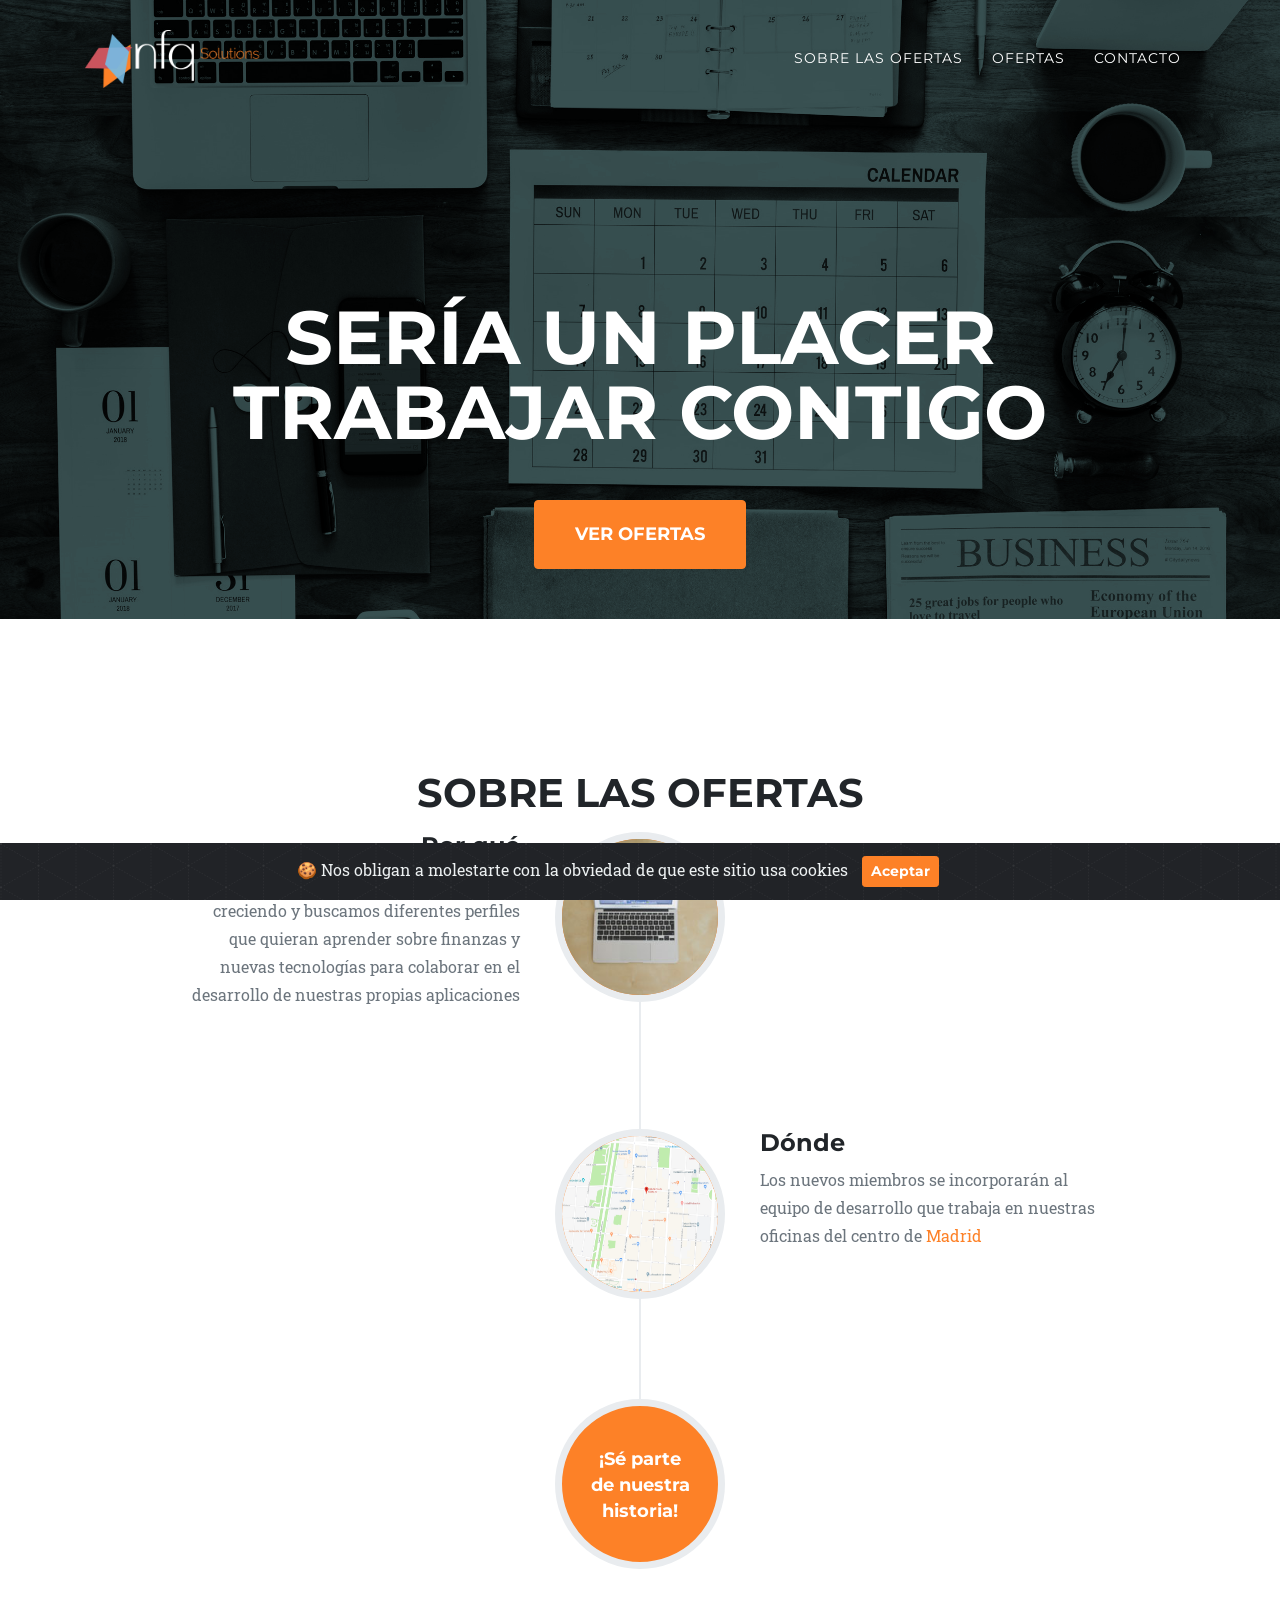
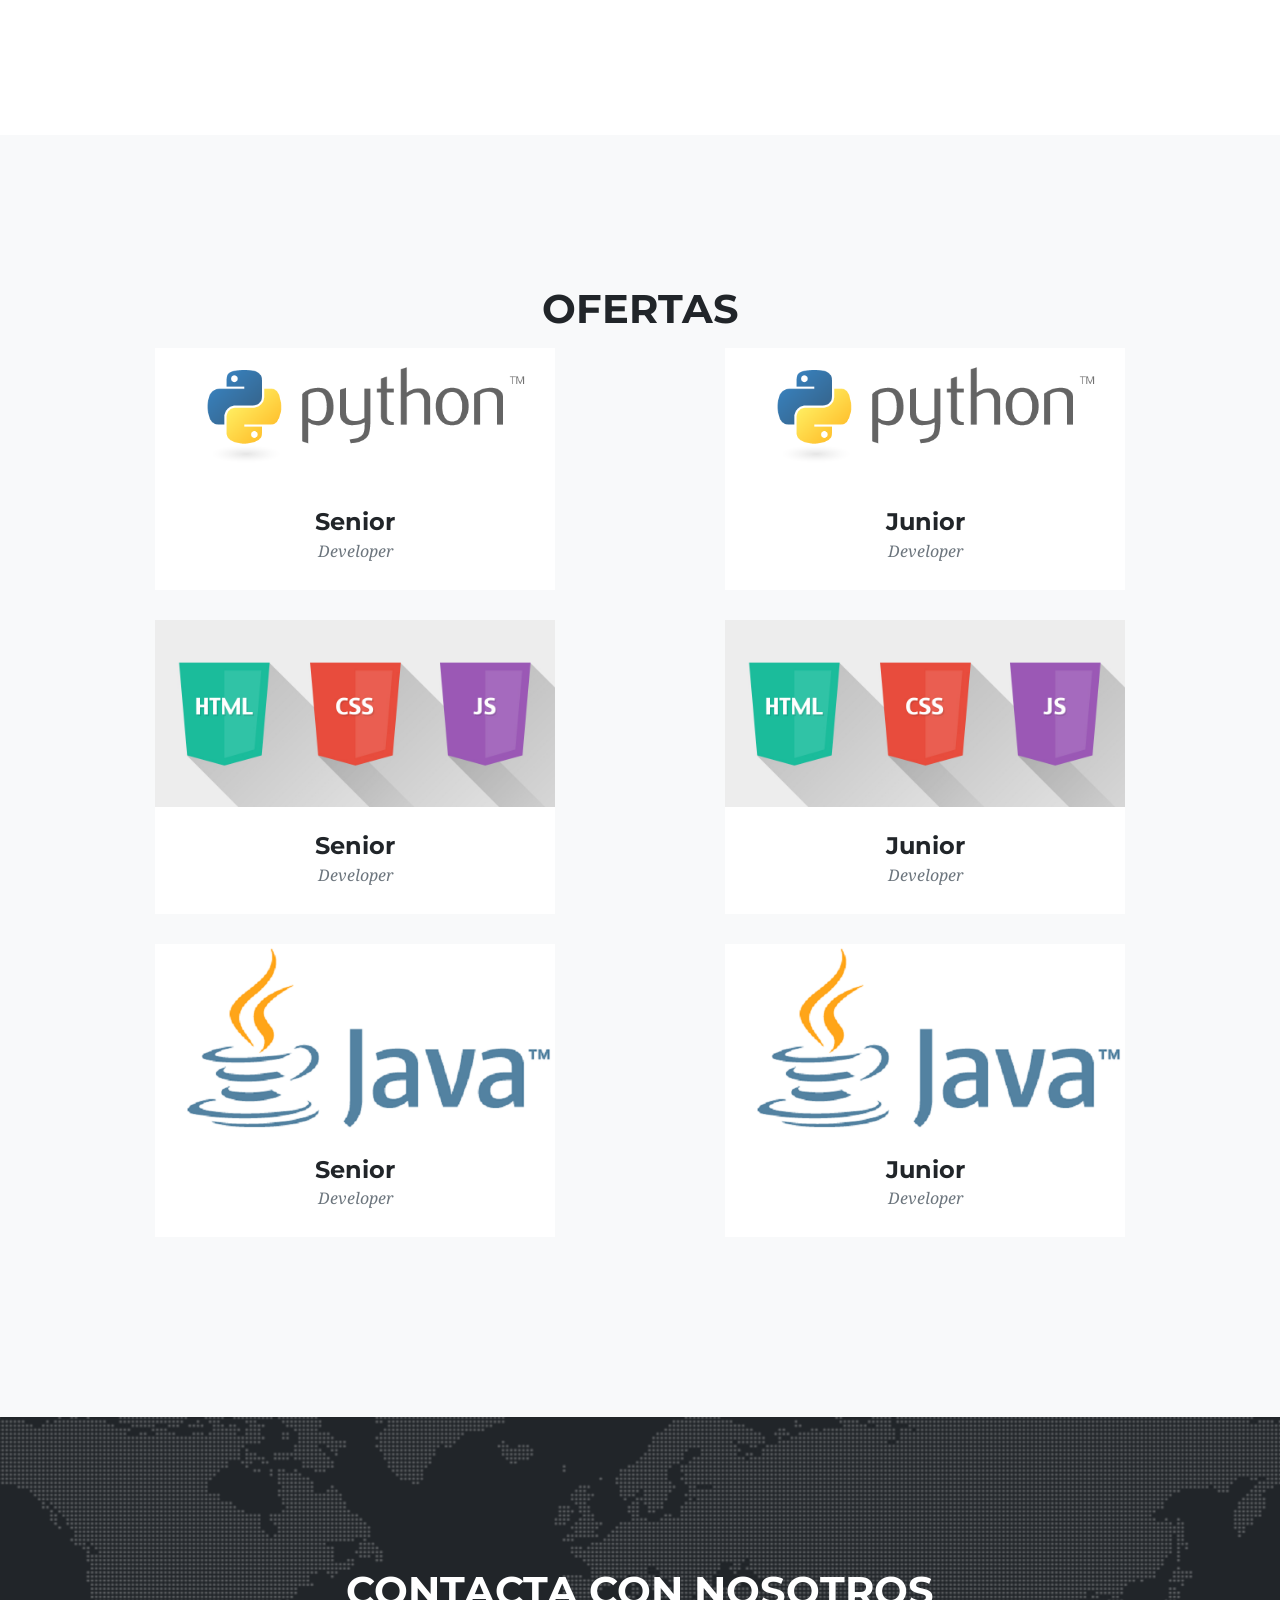
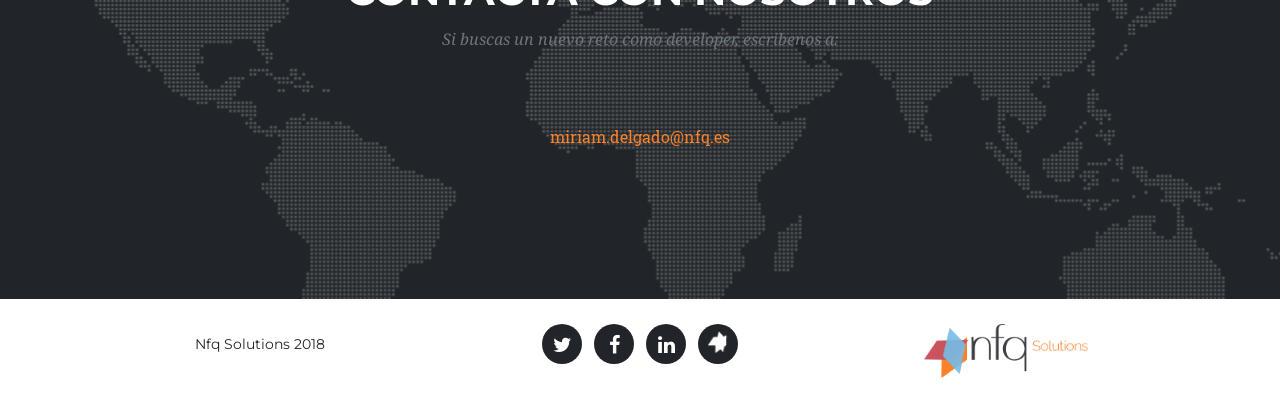
==== commit 4ae2f9d3: "First try to show logo and technology in LinkedIn" ====
--- a/index2.html
+++ b/index2.html
@@ -87,7 +87,7 @@
             <ul class="timeline">
               <li>
                 <div class="timeline-image">
-                  <img class="rounded-circle img-fluid" src="img/about/3.jpg" alt="">
+                  <img class="rounded-circle img-fluid" src="img/about/mac.jpg" alt="">
                 </div>
                 <div class="timeline-panel">
                   <div class="timeline-heading">
@@ -97,14 +97,14 @@
                     <p class="text-muted">
                       En <a target="_blank" href="http://nfq.es/solutions/">Nfq Solutions</a> los proyectos están
                       creciendo y buscamos diferentes perfiles que quieran aprender sobre finanzas y nuevas tecnologías
-                      para colaborar el desarrollo de nuestras propias aplicaciones
+                      para colaborar en el desarrollo de nuestras propias aplicaciones
                     </p>
                   </div>
                 </div>
               </li>
               <li class="timeline-inverted">
                 <div class="timeline-image">
-                  <img class="rounded-circle img-fluid" src="img/about/nfq.png" alt="" style="height: 100%;">
+                  <img class="rounded-circle img-fluid" src="img/about/nfq-maps.png" alt="" style="height: 100%;">
                 </div>
                 <div class="timeline-panel">
                   <div class="timeline-heading">
@@ -171,7 +171,7 @@
             </div>
           </div>
           <div class="col-md-6 col-sm-6 portfolio-item">
-            <a class="portfolio-link" data-toggle="modal" href="#portfolioModal3">
+            <a class="portfolio-link" data-toggle="modal" href="#frontEndSenior">
               <div class="portfolio-hover">
                 <div class="portfolio-hover-content">
                   <i class="fa fa-plus fa-3x"></i>
@@ -185,7 +185,7 @@
             </div>
           </div>
           <div class="col-md-6 col-sm-6 portfolio-item">
-            <a class="portfolio-link" data-toggle="modal" href="#portfolioModal4">
+            <a class="portfolio-link" data-toggle="modal" href="#frontEndJunior">
               <div class="portfolio-hover">
                 <div class="portfolio-hover-content">
                   <i class="fa fa-plus fa-3x"></i>
@@ -299,8 +299,8 @@
               <div class="col-lg-8 mx-auto">
                 <div class="modal-body">
                   <!-- Project Details Go Here -->
-                  <h2 class="text-uppercase">Python</h2>
-                  <h3>Senior Developer</h3>
+                  <img src="img/solutions-logo.png" alt="Nfq Solutions">
+                  <h3>Python <br/> Senior Developer</h3>
                   <p class="item-intro text-muted" style="text-align: left">
                     Descripción:
                   </p>
@@ -318,7 +318,6 @@
                   <ul class="list-inline" style="text-align: left">
                     <li>ScyPy: NumPy y pandas</li>
                     <li>ZeroMQ/ActiveMQ</li>
-                    <li>pandas</li>
                     <li>Boto 3</li>
                     <li>Tornado</li>
                     <li>Linux</li>
@@ -424,7 +423,7 @@
     </div>
 
     <!-- Modal 3 -->
-    <div class="portfolio-modal modal fade" id="portfolioModal3" tabindex="-1" role="dialog" aria-hidden="true">
+    <div class="portfolio-modal modal fade" id="frontEndSenior" tabindex="-1" role="dialog" aria-hidden="true">
       <div class="modal-dialog">
         <div class="modal-content">
           <div class="close-modal" data-dismiss="modal">
@@ -498,7 +497,7 @@
     </div>
 
     <!-- Modal 4 -->
-    <div class="portfolio-modal modal fade" id="portfolioModal4" tabindex="-1" role="dialog" aria-hidden="true">
+    <div class="portfolio-modal modal fade" id="frontEndJunior" tabindex="-1" role="dialog" aria-hidden="true">
       <div class="modal-dialog">
         <div class="modal-content">
           <div class="close-modal" data-dismiss="modal">
@@ -725,7 +724,6 @@
 
     <!-- Contact form JavaScript -->
     <script src="js/jqBootstrapValidation.js"></script>
-    <script src="js/contact_me.js"></script>
 
     <!-- Custom scripts for this template -->
     <script src="js/agency.min.js"></script>
--- a/css/agency.min.css
+++ b/css/agency.min.css
@@ -2,4 +2,4 @@
  * Start Bootstrap - Agency v4.1.1 (https://startbootstrap.com/template-overviews/agency)
  * Copyright 2013-2018 Start Bootstrap
  * Licensed under MIT (https://github.com/BlackrockDigital/startbootstrap-agency/blob/master/LICENSE)
- */body{overflow-x:hidden;font-family:'Roboto Slab','Helvetica Neue',Helvetica,Arial,sans-serif}p{line-height:1.75}a{color:#fd8127}a:hover{color:#ef6602}.text-primary{color:#fd8127!important}h1,h2,h3,h4,h5,h6{font-weight:700;font-family:Montserrat,'Helvetica Neue',Helvetica,Arial,sans-serif}section{padding:100px 0}section h2.section-heading{font-size:40px;margin-top:0;margin-bottom:15px}section h3.section-subheading{font-size:16px;font-weight:400;font-style:italic;margin-bottom:75px;text-transform:none;font-family:'Droid Serif','Helvetica Neue',Helvetica,Arial,sans-serif}@media (min-width:768px){section{padding:150px 0}}.btn{font-family:Montserrat,'Helvetica Neue',Helvetica,Arial,sans-serif;font-weight:700}.btn-xl{font-size:18px;padding:20px 40px}.btn-primary{background-color:#fd8127;border-color:#fd8127}.btn-primary:active,.btn-primary:focus,.btn-primary:hover{background-color:#fb6b02!important;border-color:#fb6b02!important;color:#fff}.btn-primary:active,.btn-primary:focus{box-shadow:0 0 0 .2rem rgba(253,129,39,.5)!important}::-moz-selection{background:#fd8127;text-shadow:none}::selection{background:#fd8127;text-shadow:none}img::selection{background:0 0}img::-moz-selection{background:0 0}#mainNav{background-color:#212529}#mainNav .navbar-toggler{font-size:12px;right:0;padding:13px;text-transform:uppercase;color:#fff;border:0;background-color:#fd8127;font-family:Montserrat,'Helvetica Neue',Helvetica,Arial,sans-serif}#mainNav .navbar-brand{color:#fd8127;font-family:'Kaushan Script','Helvetica Neue',Helvetica,Arial,cursive}#mainNav .navbar-brand.active,#mainNav .navbar-brand:active,#mainNav .navbar-brand:focus,#mainNav .navbar-brand:hover{color:#ef6602}#mainNav .navbar-nav .nav-item .nav-link{font-size:90%;font-weight:400;padding:.75em 0;letter-spacing:1px;color:#fff;font-family:Montserrat,'Helvetica Neue',Helvetica,Arial,sans-serif}#mainNav .navbar-nav .nav-item .nav-link.active,#mainNav .navbar-nav .nav-item .nav-link:hover{color:#fd8127}@media (min-width:992px){#mainNav{padding-top:25px;padding-bottom:25px;-webkit-transition:padding-top .3s,padding-bottom .3s;-moz-transition:padding-top .3s,padding-bottom .3s;transition:padding-top .3s,padding-bottom .3s;border:none;background-color:transparent}#mainNav .navbar-brand{font-size:1.75em;-webkit-transition:all .3s;-moz-transition:all .3s;transition:all .3s}#mainNav .navbar-nav .nav-item .nav-link{padding:1.1em 1em!important}#mainNav.navbar-shrink{padding-top:0;padding-bottom:0;background-color:#212529}#mainNav.navbar-shrink .navbar-brand{font-size:1.25em;padding:12px 0}}header.masthead{text-align:center;color:#fff;background-image:url(../img/header1.png);background-repeat:no-repeat;background-attachment:scroll;background-position:center center;-webkit-background-size:cover;-moz-background-size:cover;-o-background-size:cover;background-size:cover}header.masthead .intro-text{padding-top:150px;padding-bottom:100px}header.masthead .intro-text .intro-lead-in{font-size:22px;font-style:italic;line-height:22px;margin-bottom:25px;font-family:'Droid Serif','Helvetica Neue',Helvetica,Arial,sans-serif}header.masthead .intro-text .intro-heading{font-size:50px;font-weight:700;line-height:50px;margin-bottom:25px;font-family:Montserrat,'Helvetica Neue',Helvetica,Arial,sans-serif}@media (min-width:768px){header.masthead .intro-text{padding-top:300px;padding-bottom:50px}header.masthead .intro-text .intro-lead-in{font-size:40px;font-style:italic;line-height:40px;margin-bottom:25px;font-family:'Droid Serif','Helvetica Neue',Helvetica,Arial,sans-serif}header.masthead .intro-text .intro-heading{font-size:75px;font-weight:700;line-height:75px;margin-bottom:50px;font-family:Montserrat,'Helvetica Neue',Helvetica,Arial,sans-serif}}.service-heading{margin:15px 0;text-transform:none}#portfolio .portfolio-item{right:0;margin:0 0 15px}#portfolio .portfolio-item .portfolio-link{position:relative;display:block;max-width:400px;margin:0 auto;cursor:pointer}#portfolio .portfolio-item .portfolio-link .portfolio-hover{position:absolute;width:100%;height:100%;-webkit-transition:all ease .5s;-moz-transition:all ease .5s;transition:all ease .5s;opacity:0;background:rgba(253,129,39,.9)}#portfolio .portfolio-item .portfolio-link .portfolio-hover:hover{opacity:1}#portfolio .portfolio-item .portfolio-link .portfolio-hover .portfolio-hover-content{font-size:20px;position:absolute;top:50%;width:100%;height:20px;margin-top:-12px;text-align:center;color:#fff}#portfolio .portfolio-item .portfolio-link .portfolio-hover .portfolio-hover-content i{margin-top:-12px}#portfolio .portfolio-item .portfolio-link .portfolio-hover .portfolio-hover-content h3,#portfolio .portfolio-item .portfolio-link .portfolio-hover .portfolio-hover-content h4{margin:0}#portfolio .portfolio-item .portfolio-caption{max-width:400px;margin:0 auto;padding:25px;text-align:center;background-color:#fff}#portfolio .portfolio-item .portfolio-caption h4{margin:0;text-transform:none}#portfolio .portfolio-item .portfolio-caption p{font-size:16px;font-style:italic;margin:0;font-family:'Droid Serif','Helvetica Neue',Helvetica,Arial,sans-serif}#portfolio *{z-index:2}@media (min-width:767px){#portfolio .portfolio-item{margin:0 0 30px}}.portfolio-modal{padding-right:0!important}.portfolio-modal .modal-dialog{margin:1rem;max-width:100vw}.portfolio-modal .modal-content{padding:100px 0;text-align:center}.portfolio-modal .modal-content h2{font-size:3em;margin-bottom:15px}.portfolio-modal .modal-content p{margin-bottom:30px}.portfolio-modal .modal-content p.item-intro{font-size:16px;font-style:italic;margin:20px 0 10px;font-family:'Droid Serif','Helvetica Neue',Helvetica,Arial,sans-serif}.portfolio-modal .modal-content ul.list-inline{margin-top:0;margin-bottom:30px}.portfolio-modal .modal-content img{margin-bottom:30px}.portfolio-modal .modal-content button{cursor:pointer}.portfolio-modal .close-modal{position:absolute;top:25px;right:25px;width:75px;height:75px;cursor:pointer;background-color:transparent}.portfolio-modal .close-modal:hover{opacity:.3}.portfolio-modal .close-modal .lr{z-index:1051;width:1px;height:75px;margin-left:35px;-webkit-transform:rotate(45deg);-ms-transform:rotate(45deg);transform:rotate(45deg);background-color:#212529}.portfolio-modal .close-modal .lr .rl{z-index:1052;width:1px;height:75px;-webkit-transform:rotate(90deg);-ms-transform:rotate(90deg);transform:rotate(90deg);background-color:#212529}.timeline{position:relative;padding:0;list-style:none}.timeline:before{position:absolute;top:0;bottom:0;left:40px;width:2px;margin-left:-1.5px;content:'';background-color:#e9ecef}.timeline>li{position:relative;min-height:50px;margin-bottom:50px}.timeline>li:after,.timeline>li:before{display:table;content:' '}.timeline>li:after{clear:both}.timeline>li .timeline-panel{position:relative;float:right;width:100%;padding:0 20px 0 100px;text-align:left}.timeline>li .timeline-panel:before{right:auto;left:-15px;border-right-width:15px;border-left-width:0}.timeline>li .timeline-panel:after{right:auto;left:-14px;border-right-width:14px;border-left-width:0}.timeline>li .timeline-image{position:absolute;z-index:100;left:0;width:80px;height:80px;margin-left:0;text-align:center;color:#fff;border:7px solid #e9ecef;border-radius:100%;background-color:#fd8127}.timeline>li .timeline-image h4{font-size:10px;line-height:14px;margin-top:12px}.timeline>li.timeline-inverted>.timeline-panel{float:right;padding:0 20px 0 100px;text-align:left}.timeline>li.timeline-inverted>.timeline-panel:before{right:auto;left:-15px;border-right-width:15px;border-left-width:0}.timeline>li.timeline-inverted>.timeline-panel:after{right:auto;left:-14px;border-right-width:14px;border-left-width:0}.timeline>li:last-child{margin-bottom:0}.timeline .timeline-heading h4{margin-top:0;color:inherit}.timeline .timeline-heading h4.subheading{text-transform:none}.timeline .timeline-body>p,.timeline .timeline-body>ul{margin-bottom:0}@media (min-width:768px){.timeline:before{left:50%}.timeline>li{min-height:100px;margin-bottom:100px}.timeline>li .timeline-panel{float:left;width:41%;padding:0 20px 20px 30px;text-align:right}.timeline>li .timeline-image{left:50%;width:100px;height:100px;margin-left:-50px}.timeline>li .timeline-image h4{font-size:13px;line-height:18px;margin-top:16px}.timeline>li.timeline-inverted>.timeline-panel{float:right;padding:0 30px 20px 20px;text-align:left}}@media (min-width:992px){.timeline>li{min-height:150px}.timeline>li .timeline-panel{padding:0 20px 20px}.timeline>li .timeline-image{width:150px;height:150px;margin-left:-75px}.timeline>li .timeline-image h4{font-size:18px;line-height:26px;margin-top:30px}.timeline>li.timeline-inverted>.timeline-panel{padding:0 20px 20px}}@media (min-width:1200px){.timeline>li{min-height:170px}.timeline>li .timeline-panel{padding:0 20px 20px 100px}.timeline>li .timeline-image{width:170px;height:170px;margin-left:-85px}.timeline>li .timeline-image h4{margin-top:40px}.timeline>li.timeline-inverted>.timeline-panel{padding:0 100px 20px 20px}}.team-member{margin-bottom:50px;text-align:center}.team-member img{width:225px;height:225px;border:7px solid #fff}.team-member h4{margin-top:25px;margin-bottom:0;text-transform:none}.team-member p{margin-top:0}section#contact{background-color:#212529;background-image:url(../img/map-image.png);background-repeat:no-repeat;background-position:center}section#contact .section-heading{color:#fff}section#contact .form-group{margin-bottom:25px}section#contact .form-group input,section#contact .form-group textarea{padding:20px}section#contact .form-group input.form-control{height:auto}section#contact .form-group textarea.form-control{height:248px}section#contact .form-control:focus{border-color:#fd8127;box-shadow:none}section#contact ::-webkit-input-placeholder{font-weight:700;color:#ced4da;font-family:Montserrat,'Helvetica Neue',Helvetica,Arial,sans-serif}section#contact :-moz-placeholder{font-weight:700;color:#ced4da;font-family:Montserrat,'Helvetica Neue',Helvetica,Arial,sans-serif}section#contact ::-moz-placeholder{font-weight:700;color:#ced4da;font-family:Montserrat,'Helvetica Neue',Helvetica,Arial,sans-serif}section#contact :-ms-input-placeholder{font-weight:700;color:#ced4da;font-family:Montserrat,'Helvetica Neue',Helvetica,Arial,sans-serif}footer{padding:25px 0;text-align:center}footer span.copyright{font-size:90%;line-height:40px;text-transform:none;font-family:Montserrat,'Helvetica Neue',Helvetica,Arial,sans-serif}footer ul.quicklinks{font-size:90%;line-height:40px;margin-bottom:0;text-transform:none;font-family:Montserrat,'Helvetica Neue',Helvetica,Arial,sans-serif}ul.social-buttons{margin-bottom:0}ul.social-buttons li a{font-size:20px;line-height:40px;display:block;width:40px;height:40px;-webkit-transition:all .3s;-moz-transition:all .3s;transition:all .3s;color:#fff;border-radius:100%;outline:0;background-color:#212529}ul.social-buttons li a:active,ul.social-buttons li a:focus,ul.social-buttons li a:hover{background-color:#fd8127}+ */body{overflow-x:hidden;font-family:'Roboto Slab','Helvetica Neue',Helvetica,Arial,sans-serif}p{line-height:1.75}a{color:#fd8127}a:hover{color:#ef6602}.text-primary{color:#fd8127!important}h1,h2,h3,h4,h5,h6{font-weight:700;font-family:Montserrat,'Helvetica Neue',Helvetica,Arial,sans-serif}section{padding:100px 0}section h2.section-heading{font-size:40px;margin-top:0;margin-bottom:15px}section h3.section-subheading{font-size:16px;font-weight:400;font-style:italic;margin-bottom:75px;text-transform:none;font-family:'Droid Serif','Helvetica Neue',Helvetica,Arial,sans-serif}@media (min-width:768px){section{padding:150px 0}}.btn{font-family:Montserrat,'Helvetica Neue',Helvetica,Arial,sans-serif;font-weight:700}.btn-xl{font-size:18px;padding:20px 40px}.btn-primary{background-color:#fd8127;border-color:#fd8127}.btn-primary:active,.btn-primary:focus,.btn-primary:hover{background-color:#fb6b02!important;border-color:#fb6b02!important;color:#fff}.btn-primary:active,.btn-primary:focus{box-shadow:0 0 0 .2rem rgba(253,129,39,.5)!important}::-moz-selection{background:#fd8127;text-shadow:none}::selection{background:#fd8127;text-shadow:none}img::selection{background:0 0}img::-moz-selection{background:0 0}#mainNav{background-color:#212529}#mainNav .navbar-toggler{font-size:12px;right:0;padding:13px;text-transform:uppercase;color:#fff;border:0;background-color:#fd8127;font-family:Montserrat,'Helvetica Neue',Helvetica,Arial,sans-serif}#mainNav .navbar-brand{color:#fd8127;font-family:'Kaushan Script','Helvetica Neue',Helvetica,Arial,cursive}#mainNav .navbar-brand.active,#mainNav .navbar-brand:active,#mainNav .navbar-brand:focus,#mainNav .navbar-brand:hover{color:#ef6602}#mainNav .navbar-nav .nav-item .nav-link{font-size:90%;font-weight:400;padding:.75em 0;letter-spacing:1px;color:#fff;font-family:Montserrat,'Helvetica Neue',Helvetica,Arial,sans-serif}#mainNav .navbar-nav .nav-item .nav-link.active,#mainNav .navbar-nav .nav-item .nav-link:hover{color:#fd8127}@media (min-width:992px){#mainNav{padding-top:25px;padding-bottom:25px;-webkit-transition:padding-top .3s,padding-bottom .3s;-moz-transition:padding-top .3s,padding-bottom .3s;transition:padding-top .3s,padding-bottom .3s;border:none;background-color:transparent}#mainNav .navbar-brand{font-size:1.75em;-webkit-transition:all .3s;-moz-transition:all .3s;transition:all .3s}#mainNav .navbar-nav .nav-item .nav-link{padding:1.1em 1em!important}#mainNav.navbar-shrink{padding-top:0;padding-bottom:0;background-color:#212529}#mainNav.navbar-shrink .navbar-brand{font-size:1.25em;padding:12px 0}}header.masthead{text-align:center;color:#fff;background-image:url(../img/header1.png);background-repeat:no-repeat;background-attachment:scroll;background-position:center center;-webkit-background-size:cover;-moz-background-size:cover;-o-background-size:cover;background-size:cover}header.masthead .intro-text{padding-top:150px;padding-bottom:100px}header.masthead .intro-text .intro-lead-in{font-size:22px;font-style:italic;line-height:22px;margin-bottom:25px;font-family:'Droid Serif','Helvetica Neue',Helvetica,Arial,sans-serif}header.masthead .intro-text .intro-heading{font-size:50px;font-weight:700;line-height:50px;margin-bottom:25px;font-family:Montserrat,'Helvetica Neue',Helvetica,Arial,sans-serif}@media (min-width:768px){header.masthead .intro-text{padding-top:300px;padding-bottom:50px}header.masthead .intro-text .intro-lead-in{font-size:40px;font-style:italic;line-height:40px;margin-bottom:25px;font-family:'Droid Serif','Helvetica Neue',Helvetica,Arial,sans-serif}header.masthead .intro-text .intro-heading{font-size:75px;font-weight:700;line-height:75px;margin-bottom:50px;font-family:Montserrat,'Helvetica Neue',Helvetica,Arial,sans-serif}}#portfolio .portfolio-item{right:0;margin:0 0 15px}#portfolio .portfolio-item .portfolio-link{position:relative;display:block;max-width:400px;margin:0 auto;cursor:pointer}#portfolio .portfolio-item .portfolio-link .portfolio-hover{position:absolute;width:100%;height:100%;-webkit-transition:all ease .5s;-moz-transition:all ease .5s;transition:all ease .5s;opacity:0;background:rgba(253,129,39,.9)}#portfolio .portfolio-item .portfolio-link .portfolio-hover:hover{opacity:1}#portfolio .portfolio-item .portfolio-link .portfolio-hover .portfolio-hover-content{font-size:20px;position:absolute;top:50%;width:100%;height:20px;margin-top:-12px;text-align:center;color:#fff}#portfolio .portfolio-item .portfolio-link .portfolio-hover .portfolio-hover-content i{margin-top:-12px}#portfolio .portfolio-item .portfolio-link .portfolio-hover .portfolio-hover-content h3,#portfolio .portfolio-item .portfolio-link .portfolio-hover .portfolio-hover-content h4{margin:0}#portfolio .portfolio-item .portfolio-caption{max-width:400px;margin:0 auto;padding:25px;text-align:center;background-color:#fff}#portfolio .portfolio-item .portfolio-caption h4{margin:0;text-transform:none}#portfolio .portfolio-item .portfolio-caption p{font-size:16px;font-style:italic;margin:0;font-family:'Droid Serif','Helvetica Neue',Helvetica,Arial,sans-serif}#portfolio *{z-index:2}@media (min-width:767px){#portfolio .portfolio-item{margin:0 0 30px}}.portfolio-modal{padding-right:0!important}.portfolio-modal .modal-dialog{margin:1rem;max-width:100vw}.portfolio-modal .modal-content{padding:100px 0;text-align:center}.portfolio-modal .modal-content h2{font-size:3em;margin-bottom:15px}.portfolio-modal .modal-content p{margin-bottom:30px}.portfolio-modal .modal-content p.item-intro{font-size:16px;font-style:italic;margin:20px 0 10px;font-family:'Droid Serif','Helvetica Neue',Helvetica,Arial,sans-serif}.portfolio-modal .modal-content ul.list-inline{margin-top:0;margin-bottom:30px}.portfolio-modal .modal-content img{margin-bottom:30px}.portfolio-modal .modal-content button{cursor:pointer}.portfolio-modal .close-modal{position:absolute;top:25px;right:25px;width:75px;height:75px;cursor:pointer;background-color:transparent}.portfolio-modal .close-modal:hover{opacity:.3}.portfolio-modal .close-modal .lr{z-index:1051;width:1px;height:75px;margin-left:35px;-webkit-transform:rotate(45deg);-ms-transform:rotate(45deg);transform:rotate(45deg);background-color:#212529}.portfolio-modal .close-modal .lr .rl{z-index:1052;width:1px;height:75px;-webkit-transform:rotate(90deg);-ms-transform:rotate(90deg);transform:rotate(90deg);background-color:#212529}.timeline{position:relative;padding:0;list-style:none}.timeline:before{position:absolute;top:0;bottom:0;left:40px;width:2px;margin-left:-1.5px;content:'';background-color:#e9ecef}.timeline>li{position:relative;min-height:50px;margin-bottom:50px}.timeline>li:after,.timeline>li:before{display:table;content:' '}.timeline>li:after{clear:both}.timeline>li .timeline-panel{position:relative;float:right;width:100%;padding:0 20px 0 100px;text-align:left}.timeline>li .timeline-panel:before{right:auto;left:-15px;border-right-width:15px;border-left-width:0}.timeline>li .timeline-panel:after{right:auto;left:-14px;border-right-width:14px;border-left-width:0}.timeline>li .timeline-image{position:absolute;z-index:100;left:0;width:80px;height:80px;margin-left:0;text-align:center;color:#fff;border:7px solid #e9ecef;border-radius:100%;background-color:#fd8127}.timeline>li .timeline-image h4{font-size:10px;line-height:14px;margin-top:12px}.timeline>li.timeline-inverted>.timeline-panel{float:right;padding:0 20px 0 100px;text-align:left}.timeline>li.timeline-inverted>.timeline-panel:before{right:auto;left:-15px;border-right-width:15px;border-left-width:0}.timeline>li.timeline-inverted>.timeline-panel:after{right:auto;left:-14px;border-right-width:14px;border-left-width:0}.timeline>li:last-child{margin-bottom:0}.timeline .timeline-heading h4{margin-top:0;color:inherit}.timeline .timeline-heading h4.subheading{text-transform:none}.timeline .timeline-body>p,.timeline .timeline-body>ul{margin-bottom:0}@media (min-width:768px){.timeline:before{left:50%}.timeline>li{min-height:100px;margin-bottom:100px}.timeline>li .timeline-panel{float:left;width:41%;padding:0 20px 20px 30px;text-align:right}.timeline>li .timeline-image{left:50%;width:100px;height:100px;margin-left:-50px}.timeline>li .timeline-image h4{font-size:13px;line-height:18px;margin-top:16px}.timeline>li.timeline-inverted>.timeline-panel{float:right;padding:0 30px 20px 20px;text-align:left}}@media (min-width:992px){.timeline>li{min-height:150px}.timeline>li .timeline-panel{padding:0 20px 20px}.timeline>li .timeline-image{width:150px;height:150px;margin-left:-75px}.timeline>li .timeline-image h4{font-size:18px;line-height:26px;margin-top:30px}.timeline>li.timeline-inverted>.timeline-panel{padding:0 20px 20px}}@media (min-width:1200px){.timeline>li{min-height:170px}.timeline>li .timeline-panel{padding:0 20px 20px 100px}.timeline>li .timeline-image{width:170px;height:170px;margin-left:-85px}.timeline>li .timeline-image h4{margin-top:40px}.timeline>li.timeline-inverted>.timeline-panel{padding:0 100px 20px 20px}}section#contact{background-color:#212529;background-image:url(../img/map-image.png);background-repeat:no-repeat;background-position:center}section#contact .section-heading{color:#fff}section#contact .form-group{margin-bottom:25px}section#contact .form-group input,section#contact .form-group textarea{padding:20px}section#contact .form-group input.form-control{height:auto}section#contact .form-group textarea.form-control{height:248px}section#contact .form-control:focus{border-color:#fd8127;box-shadow:none}section#contact ::-webkit-input-placeholder{font-weight:700;color:#ced4da;font-family:Montserrat,'Helvetica Neue',Helvetica,Arial,sans-serif}section#contact :-moz-placeholder{font-weight:700;color:#ced4da;font-family:Montserrat,'Helvetica Neue',Helvetica,Arial,sans-serif}section#contact ::-moz-placeholder{font-weight:700;color:#ced4da;font-family:Montserrat,'Helvetica Neue',Helvetica,Arial,sans-serif}section#contact :-ms-input-placeholder{font-weight:700;color:#ced4da;font-family:Montserrat,'Helvetica Neue',Helvetica,Arial,sans-serif}footer{padding:25px 0;text-align:center}footer span.copyright{font-size:90%;line-height:40px;text-transform:none;font-family:Montserrat,'Helvetica Neue',Helvetica,Arial,sans-serif}footer ul.quicklinks{font-size:90%;line-height:40px;margin-bottom:0;text-transform:none;font-family:Montserrat,'Helvetica Neue',Helvetica,Arial,sans-serif}ul.social-buttons{margin-bottom:0}ul.social-buttons li a{font-size:20px;line-height:40px;display:block;width:40px;height:40px;-webkit-transition:all .3s;-moz-transition:all .3s;transition:all .3s;color:#fff;border-radius:100%;outline:0;background-color:#212529}ul.social-buttons li a:active,ul.social-buttons li a:focus,ul.social-buttons li a:hover{background-color:#fd8127}
